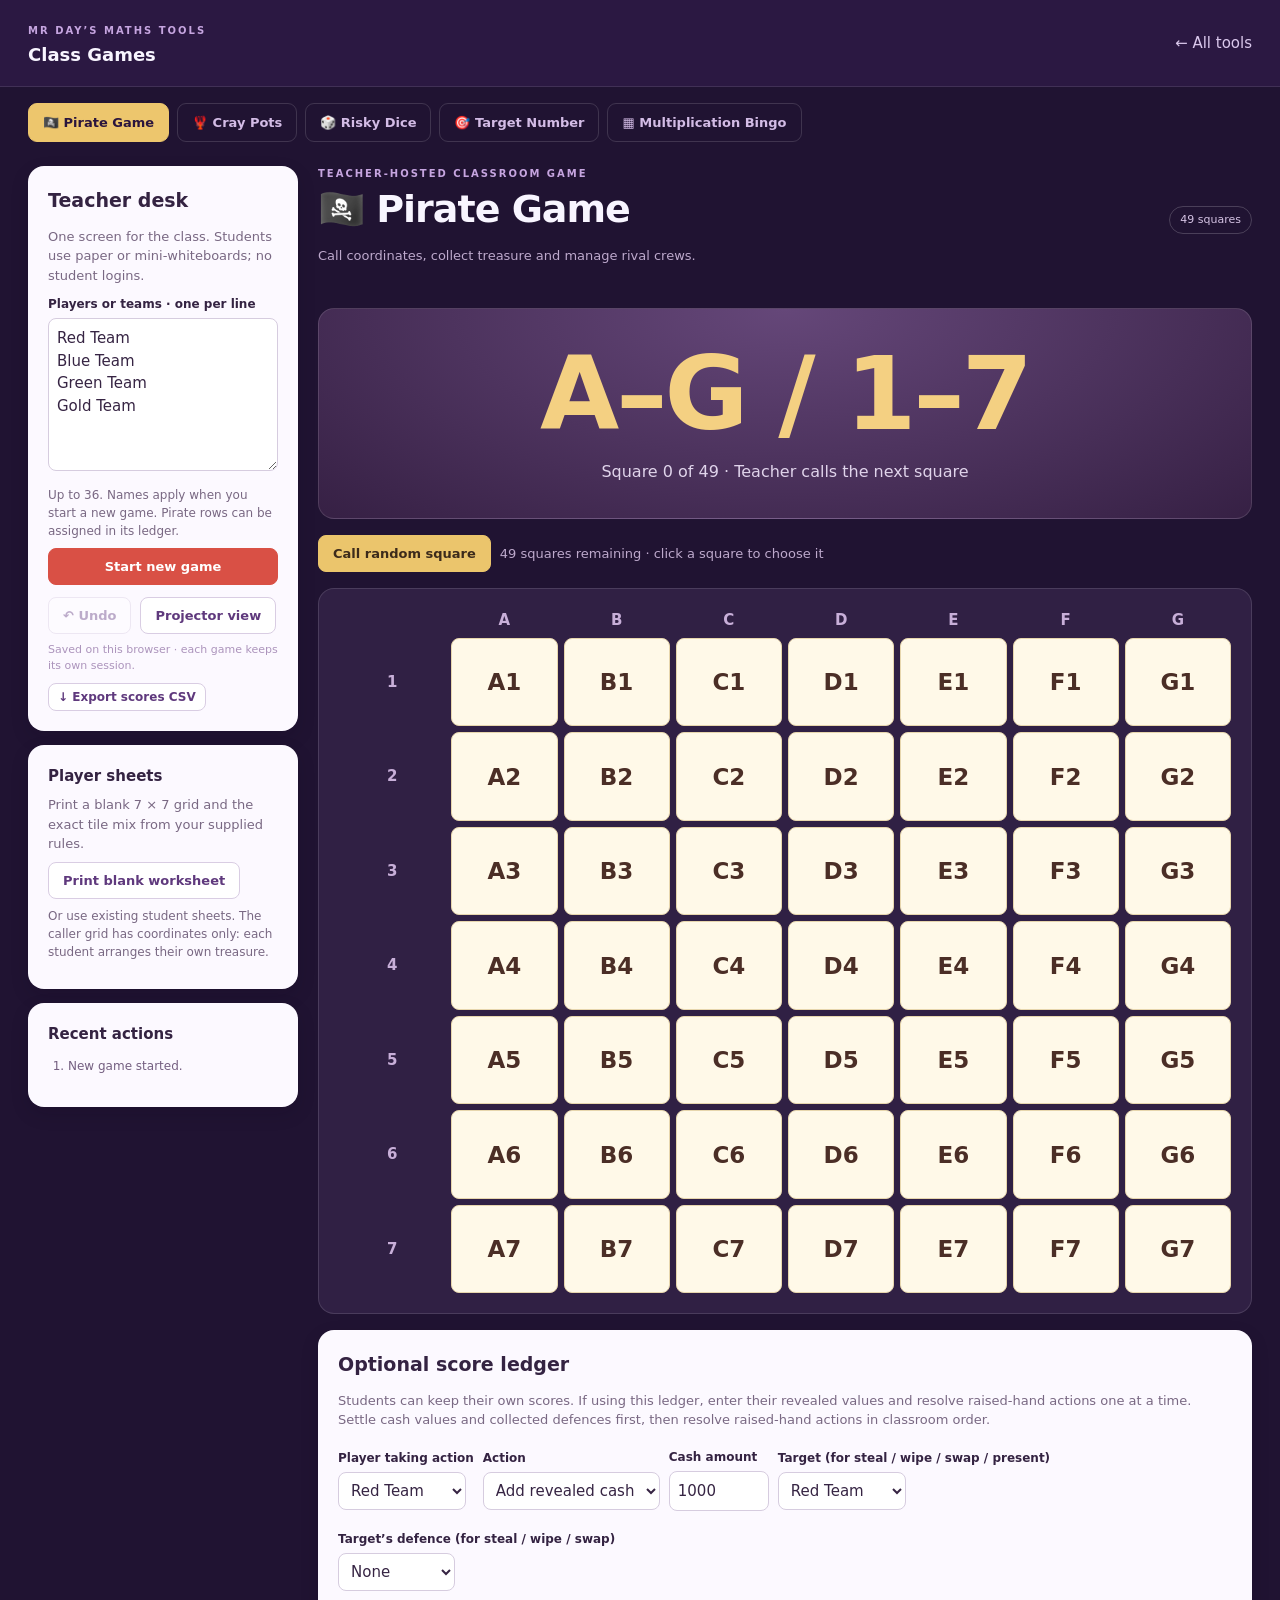
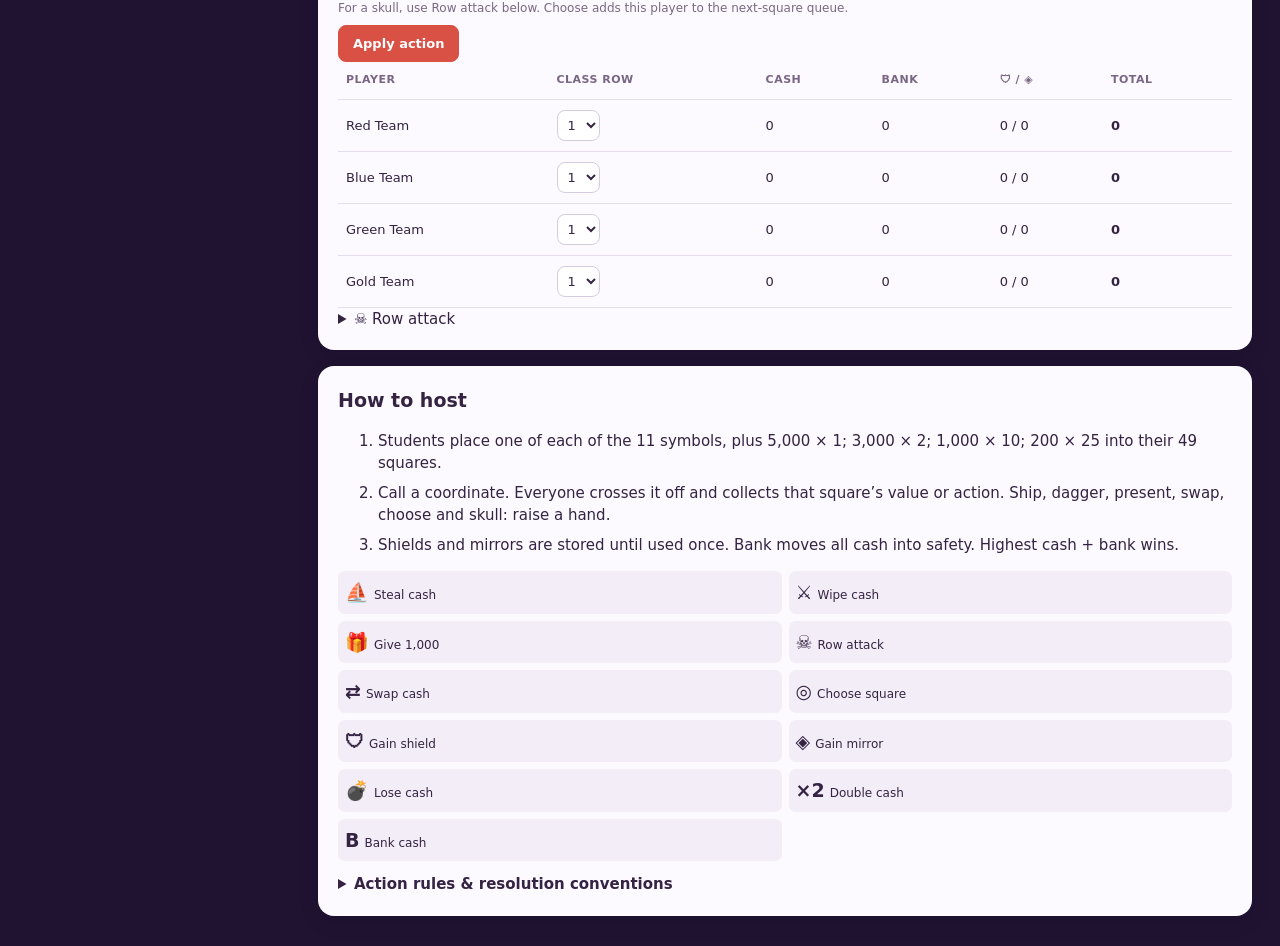
==== docs/class-games/index.html @ 5c9c2291 "Add five teacher-hosted classroom games with printable sheets" ====
<!doctype html><html lang="en"><head><meta charset="utf-8"><meta name="viewport" content="width=device-width,initial-scale=1"><title>Class Games · Mr Day’s Maths Tools</title><meta name="description" content="Teacher-hosted Pirate Game, Cray Pots, Risky Dice, Target Number and Multiplication Bingo."><style>
*{box-sizing:border-box}body{margin:0;color:#f8f5ff;background:#201332;font:15px/1.5 system-ui,sans-serif}header{padding:18px 28px;background:#2b1842;border-bottom:1px solid #ffffff1b;display:flex;justify-content:space-between;align-items:center;gap:12px}header a{color:#dac8ec;text-decoration:none}header b{display:block;font-size:18px}.eyebrow{font-size:10px;letter-spacing:2px;font-weight:800;color:#c6a5e0}nav{display:flex;gap:8px;padding:16px 28px;flex-wrap:wrap}nav a{color:#d3bce6;border:1px solid #ffffff24;border-radius:9px;text-decoration:none;padding:9px 14px;font-size:13px;font-weight:650}nav a.active{color:#2a153d;background:#edc66d;border-color:#edc66d}main{max-width:1500px;margin:auto;padding:8px 28px 30px;display:grid;grid-template-columns:270px minmax(0,1fr);gap:20px}aside{display:flex;flex-direction:column;gap:14px}.panel{background:#fcf9ff;color:#342342;border-radius:16px;padding:20px;box-shadow:0 7px 18px #11091e25}.darkpanel{background:#302044;border:1px solid #ffffff20;border-radius:16px;padding:20px}h1{font-size:38px;letter-spacing:-1px;margin:0}h2{font-size:19px;margin:0 0 12px}h3{font-size:15px;margin:0 0 8px}p{margin:8px 0}.muted{color:#bda9cc;font-size:13px}.panel .muted{color:#796883}.tiny{font-size:12px}label{display:block;font-size:12px;font-weight:700;margin:10px 0 5px}input,select,textarea{font:inherit;border-radius:8px;border:1px solid #d6ccdf;padding:8px;background:#fff;color:#362443;max-width:100%}input[type=number]{width:100px}textarea{width:100%;resize:vertical;min-height:100px}select{max-width:100%}button{font:700 13px system-ui;padding:10px 14px;border:1px solid #d9cde3;border-radius:8px;cursor:pointer;color:#5f397d;background:#fff}button:hover{background:#f2eaf8}button.primary{background:#d95045;border-color:#d95045;color:#fff}button.gold{background:#ebc56c;border-color:#ebc56c;color:#3c2b1b}button:disabled{opacity:.4;cursor:default}button.small{padding:6px 9px;font-size:12px}button:focus-visible,input:focus-visible,select:focus-visible,a:focus-visible,summary:focus-visible{outline:3px solid #35b8cd;outline-offset:3px}.row{display:flex;gap:9px;align-items:center;flex-wrap:wrap}.stack{display:flex;flex-direction:column;gap:16px}.heading{display:flex;align-items:center;justify-content:space-between;gap:14px;margin-bottom:18px}.chip{font-size:11px;border:1px solid #ffffff30;border-radius:20px;padding:5px 10px;color:#d6c4e5}.hero{border-radius:16px;padding:26px;min-height:185px;text-align:center;background:radial-gradient(ellipse at top,#654779,#362044);border:1px solid #ffffff20;position:relative;overflow:hidden}.hero.ocean{background:linear-gradient(160deg,#2f8f9f,#17385e)}.hero .big{font-size:clamp(62px,8vw,110px);font-weight:850;line-height:1.15;letter-spacing:-3px;color:#f4d082}.hero .subtitle{color:#e0d4eb;font-size:16px}.hero .dice{font-size:100px}.grid{display:grid;grid-template-columns:repeat(8,1fr);gap:6px}.grid button{min-width:0;aspect-ratio:1.2;font-size:clamp(15px,2vw,23px);padding:5px;background:#fff9e8;color:#4b2e26;border-color:#e7d6ad}.grid button.called{background:#6e597b;color:#d8c9e2;border-color:#8e78a0}.grid button.last{background:#edbe5d;color:#33203c;opacity:1;outline:3px solid #fff}.axis{text-align:center;font-weight:800;align-self:center;color:#c8afd9}.split{display:grid;grid-template-columns:1fr 1fr;gap:16px}.scroll{overflow:auto}table{border-collapse:collapse;width:100%;font-size:13px}th{text-align:left;color:#786684;font-size:11px;text-transform:uppercase;letter-spacing:.5px}td,th{padding:10px 8px;border-bottom:1px solid #e7deed}td input{width:68px!important;padding:6px}td select{padding:6px}.leader{display:grid;grid-template-columns:repeat(auto-fit,minmax(150px,1fr));gap:10px}.team{border:1px solid #e4d9ed;border-radius:10px;padding:12px;background:#f7f1fc}.team b{display:block;font-size:26px;color:#61427c}.team.bank{background:#e5f4e9}.team.out{opacity:.6}.rules li{margin:7px 0}.rules table{font-size:12px}.rules summary{cursor:pointer;font-weight:700}.rules details{margin-top:12px}.notice{padding:12px;background:#fff0c9;border-radius:9px;color:#6f4d17;font-size:13px}.log{max-height:170px;overflow:auto;font-size:12px;color:#745f81;padding-left:20px}.pool{display:flex;flex-wrap:wrap;gap:7px}.ball{padding:6px 10px;border-radius:7px;background:#eee5f7;color:#6b458a;font-weight:700}.ball.used{background:#5f397d;color:white}.numbers{display:flex;justify-content:center;gap:12px;flex-wrap:wrap;margin:16px 0}.tile{font-size:32px;background:#fff6df;color:#4a3156;border-radius:10px;padding:12px;min-width:65px;font-weight:800}.solution{background:#e8e0f0;color:#47245f;padding:16px;border-radius:10px;font-size:23px}.weather{font-size:54px}.fullwidth{width:100%}.setupgrid{display:grid;grid-template-columns:1fr 1fr;gap:5px}.setupgrid input{width:100%}.danger{color:#af3e38}#message{position:fixed;bottom:20px;left:50%;transform:translateX(-50%);z-index:20;max-width:90vw;background:#fff0cc;color:#4e3426;padding:14px 22px;border:1px solid #dfb865;border-radius:12px;box-shadow:0 8px 30px #0005}#message:empty{display:none}.project aside,.project header,.project nav,.project .teacherOnly{display:none}.project main{grid-template-columns:1fr;max-width:1400px}.project h1{font-size:44px}#printArea{display:none}.saved{font-size:11px;color:#ac94bc}.rulekey{display:grid;grid-template-columns:1fr 1fr;gap:7px;font-size:12px}.rulekey div{background:#f3edf7;border-radius:7px;padding:7px}.rulekey b{font-size:19px;margin-right:5px}#exitProject{display:none}.project #exitProject{display:block;position:fixed;right:15px;top:12px;z-index:12}button.flash{animation:flash .3s ease}@keyframes flash{50%{transform:scale(1.08)}}@media(max-width:1000px){main{grid-template-columns:230px 1fr}.split{grid-template-columns:1fr}h1{font-size:30px}}@media(max-width:720px){main{grid-template-columns:1fr;padding:12px}header,nav{padding:14px}aside{order:2}.heading{align-items:flex-start}h1{font-size:28px}.grid{gap:3px}.grid button{aspect-ratio:1}.hero{padding:18px}}@media(prefers-reduced-motion:reduce){button.flash{animation:none}}@media print{@page{size:A4;margin:12mm}body{background:white;color:#222}body>*{display:none!important}#printArea{display:block!important;font:12px system-ui;color:#222}#printArea table{table-layout:fixed}#printArea td,#printArea th{border:1px solid #777;height:30px;text-align:center;color:#222}#printArea .sheet{break-after:page}#printArea .sheet:last-child{break-after:auto}#printArea h1{font-size:23px}#printArea h2{font-size:18px}#printArea .cardsprint{display:grid;grid-template-columns:1fr 1fr;gap:18px}#printArea .bcard{break-inside:avoid}#printArea .bcard td{height:45px;font-size:18px}}
</style></head><body><header><div><span class="eyebrow">MR DAY’S MATHS TOOLS</span><b>Class Games</b></div><a href="../">← All tools</a></header><nav id="nav"></nav><main><aside><section class="panel"><h2>Teacher desk</h2><p class="muted">One screen for the class. Students use paper or mini-whiteboards; no student logins.</p><label for="names">Players or teams · one per line</label><textarea id="names" rows="6">Red Team
Blue Team
Green Team
Gold Team</textarea><p class="muted tiny">Up to 36. Names apply when you start a new game. Pirate rows can be assigned in its ledger.</p><button id="newGame" class="primary fullwidth">Start new game</button><div class="row" style="margin-top:12px"><button id="undo">↶ Undo</button><button id="project">Projector view</button></div><p id="saveStatus" class="saved"></p><button id="export" class="small">↓ Export scores CSV</button></section><section id="settings" class="panel"></section><section class="panel"><h3>Recent actions</h3><ol id="log" class="log"></ol></section></aside><div class="stack"><div class="heading"><div><div class="eyebrow">TEACHER-HOSTED CLASSROOM GAME</div><h1 id="title"></h1><p id="description" class="muted"></p></div><span class="chip" id="badge"></span></div><div id="stage" class="stack"></div><section id="rules" class="panel rules"></section></div></main><button id="exitProject">Exit projector view</button><div id="message" role="status" aria-live="polite"></div><div id="printArea"></div><script>(function(root){'use strict';
const clone=x=>JSON.parse(JSON.stringify(x));
function shuffle(a,r=Math.random){a=[...a];for(let i=a.length-1;i>0;i--){const j=Math.floor(r()*(i+1));[a[i],a[j]]=[a[j],a[i]]}return a}
const symbols=[['ship','⛵','Steal cash'],['dagger','⚔','Wipe cash'],['present','🎁','Give 1,000'],['skull','☠','Row attack'],['swap','⇄','Swap cash'],['choose','◎','Choose square'],['shield','🛡','Gain shield'],['mirror','◈','Gain mirror'],['bomb','💣','Lose cash'],['double','×2','Double cash'],['bank','B','Bank cash']];
function pirateTiles(){return [...symbols.map(s=>s[0]),5000,3000,3000,...Array(10).fill(1000),...Array(25).fill(200)]}
function pirateAction(players,kind,actor,target,defence='none',amount=0){const p=clone(players),a=p[actor],b=p[target];if(!a)throw Error('Choose a player.');const attack=['ship','dagger','swap'].includes(kind);if(attack||kind==='present'){if(!b||actor===target)throw Error('Choose a different target.');}let from=a,to=b;if(attack&&defence!=='none'){if(!['shield','mirror'].includes(defence)||!b[defence])throw Error('The target has no '+defence+'.');b[defence]--;if(defence==='shield')return p;[from,to]=[to,from]}
switch(kind){case'cash':if(!Number.isSafeInteger(amount)||amount<0)throw Error('Enter a whole-number amount of 0 or more.');a.cash+=amount;break;case'bank':a.bank+=a.cash;a.cash=0;break;case'bomb':a.cash=0;break;case'double':a.cash*=2;break;case'shield':case'mirror':a[kind]++;break;case'present':b.cash+=1000;break;case'ship':from.cash+=to.cash;to.cash=0;break;case'dagger':to.cash=0;break;case'swap':[from.cash,to.cash]=[to.cash,from.cash];break;default:throw Error('Choose a supported action.')}if(p.some(x=>!Number.isSafeInteger(x.cash)||!Number.isSafeInteger(x.bank)))throw Error('Score is too large.');return p}
function rowAttack(players,row,defences){let p=clone(players);if(!p.some(x=>x.row===row))throw Error('No players in that row.');if(defences.length!==0&&defences.length!==2)throw Error('Use exactly two defences, or none.');for(const d of defences){let a=p[d.player];if(!a||a.row!==row||!['shield','mirror'].includes(d.kind)||a[d.kind]<1)throw Error('Both defences must be held by players in the attacked row.');a[d.kind]--}if(!defences.length)p.forEach(x=>{if(x.row===row)x.cash=0});return p}
const defaults={days:10,cash:50,boats:2,pots:5,boatCost:80,potCost:5,capacity:10,shallowGood:3,shallowBad:5,deepGood:8};
function planFleet(p,plan,c){for(const k of['boats','pots','shallow','deep'])if(!Number.isInteger(plan[k])||plan[k]<0)throw Error('Use whole numbers of 0 or more.');const cost=plan.boats*c.boatCost+plan.pots*c.potCost,boats=p.boats+plan.boats,pots=p.pots+plan.pots;if(cost>p.cash)throw Error(p.name+': purchases exceed cash.');if(plan.shallow+plan.deep>pots)throw Error(p.name+': more pots placed than owned.');if(plan.shallow+plan.deep>boats*c.capacity)throw Error(p.name+': boat capacity exceeded.');return {...p,cash:p.cash-cost,boats,pots,shallow:plan.shallow,deep:plan.deep,cost}}
function fish(p,weather,c){const income=p.shallow*(weather==='calm'?c.shallowGood:c.shallowBad)+(weather==='calm'?p.deep*c.deepGood:0),lost=weather==='storm'?p.deep:0;return {...p,cash:p.cash+income,pots:p.pots-lost,income,lost}}
function weather(d,previous){return d<=3?'calm':d===4?previous:'storm'}
function diceTurn(p,roll,total){return roll===1?{...p,round:0,active:false}: {...p,round:total+roll}}
const products=[...new Set(Array.from({length:12},(_,a)=>Array.from({length:12},(_,b)=>(a+1)*(b+1))).flat())].sort((a,b)=>a-b);
function fact(n,r=Math.random){const f=[];for(let a=1;a<=12;a++)if(n%a===0&&n/a<=12)f.push([a,n/a]);return f[Math.floor(r()*f.length)]}
function targetPuzzle(level,r=Math.random){for(let trial=0;trial<200;trial++){const big=shuffle([25,50,75,100],r),nums=level==='easy'?Array.from({length:6},()=>1+Math.floor(r()*10)):[big[0],big[1],...Array.from({length:4},()=>1+Math.floor(r()*10))];const idx=shuffle([0,1,2,3,4,5],r).slice(0,level==='easy'?3:4);let value=nums[idx[0]],expr=String(value);for(const i of idx.slice(1)){const n=nums[i],op=Math.floor(r()*3);if(op===0){value+=n;expr='('+expr+' + '+n+')'}else if(op===1){value*=n;expr='('+expr+' × '+n+')'}else if(value>n){value-=n;expr='('+expr+' − '+n+')'}else{value+=n;expr='('+expr+' + '+n+')'}}if(value>=(level==='easy'?20:100)&&value<=(level==='easy'?100:999))return {nums,target:value,solution:expr+' = '+value}}
return{nums:[25,50,2,3,4,6],target:250,solution:'50 × (3 + 2) = 250'}}
const api={clone,shuffle,symbols,pirateTiles,pirateAction,rowAttack,defaults,planFleet,fish,weather,diceTurn,products,fact,targetPuzzle};if(typeof module!=='undefined')module.exports=api;else root.Games=api;
})(typeof window==='undefined'?globalThis:window);
</script><script>'use strict';
const G=Games,$=id=>document.getElementById(id),esc=s=>String(s).replace(/[&<>"']/g,c=>({'&':'&amp;','<':'&lt;','>':'&gt;','"':'&quot;',"'":'&#39;'}[c])),fmt=n=>Number(n).toLocaleString('en-AU'),rand=n=>Math.floor(Math.random()*n),KEY='mrday-class-games-v1';
const games={pirate:['🏴‍☠️','Pirate Game','Call coordinates, collect treasure and manage rival crews.','49 squares'],cray:['🦞','Cray Pots','Plan your fleet. Choose your waters. Face the same weather together.','10-day season'],risk:['🎲','Risky Dice','Bank your round score, or stay in for one more roll.','5 rounds'],target:['🎯','Target Number','Six numbers. One target. Find a route using arithmetic.','Mini-whiteboards'],bingo:['▦','Multiplication Bingo','Solve the fact, mark the product and claim a line.','Tables 1–12']};
let data={names:'Red Team\nBlue Team\nGreen Team\nGold Team',games:{}},histories={},mode=games[location.hash.slice(1)]?location.hash.slice(1):'pirate',timer=null,deadline=0;
try{const saved=JSON.parse(localStorage.getItem(KEY));if(saved&&saved.games&&typeof saved.names==='string')data=saved}catch(e){}
$('names').value=data.names;
function msg(t){$('message').textContent=t;setTimeout(()=>{$('message').textContent=''},5500)}
function save(){data.names=$('names').value;try{localStorage.setItem(KEY,JSON.stringify(data));$('saveStatus').textContent='Saved on this browser · each game keeps its own session.'}catch(e){$('saveStatus').textContent='Browser storage unavailable. Keep this tab open.'}}
function state(){return data.games[mode]}
function checkpoint(){(histories[mode]??=[]).push(G.clone(state()));if(histories[mode].length>60)histories[mode].shift()}
function note(t){state().log.unshift(t);state().log=state().log.slice(0,60)}
function change(fn){const before=G.clone(state());try{fn();(histories[mode]??=[]).push(before);if(histories[mode].length>60)histories[mode].shift();save();render()}catch(e){data.games[mode]=before;render();msg(e.message)}}
function names(){const arr=$('names').value.split('\n').map(s=>s.trim().slice(0,40)).filter(Boolean).slice(0,36);if(!arr.length)throw Error('Enter at least one player or team.');if(new Set(arr).size!==arr.length)throw Error('Use different names for each player or team.');return arr}
function basePlayers(){return names().map((name,i)=>({name,cash:0,bank:0,shield:0,mirror:0,row:Math.floor(i/6)+1,score:0,round:0,active:true}))}
function create(){const p=basePlayers(),base={p,log:['New game started.']};if(mode==='pirate')return {...base,called:[],queue:[]};if(mode==='cray'){const c={...G.defaults};for(const key of Object.keys(c)){const el=$('cfg_'+key);if(el){const n=+el.value;if(!Number.isInteger(n)||n<0||n>10000||(key==='days'&&(n<1||n>30))||(['boatCost','potCost','capacity'].includes(key)&&n<1))throw Error('Use valid whole-number settings (1–30 days; costs and capacity at least 1).');c[key]=n}}return {...base,c,day:1,phase:'plan',weather:'calm',die:null,p:p.map(x=>({...x,cash:c.cash,boats:c.boats,pots:c.pots,shallow:0,deep:0,income:0,lost:0})),records:[]}}if(mode==='risk')return {...base,round:1,limit:Math.max(1,Math.min(20,+($('riskRounds')?.value||5))),pot:0,die:null,ended:false};if(mode==='target')return {...base,puzzle:null,round:0,revealed:false,seconds:60,level:$('difficulty')?.value||'standard',awarded:[]};return {...base,called:[],current:null,revealed:false,cards:[]}}
function options(players,key='name'){return players.map((p,i)=>`<option value="${i}">${esc(p[key])}</option>`).join('')}
function btn(id,text,cls='',disabled=false){return `<button id="${id}" class="${cls}" ${disabled?'disabled':''}>${text}</button>`}
function hero(big,sub,cls=''){return `<section class="hero ${cls}"><div class="big">${big}</div><p class="subtitle">${sub}</p></section>`}
function scorecards(p,key='score'){return `<div class="leader">${[...p].sort((a,b)=>b[key]-a[key]).map(x=>`<div class="team"><span>${esc(x.name)}</span><b>${fmt(x[key])}</b></div>`).join('')}</div>`}
function hook(id,fn){$(id)?.addEventListener('click',fn)}
function render(){const s=state();$('title').textContent=games[mode][0]+' '+games[mode][1];document.title=games[mode][1]+' · Mr Day’s Maths Tools';$('description').textContent=games[mode][2];$('badge').textContent=mode==='cray'?s.c.days+'-day season':mode==='risk'?s.limit+' rounds':games[mode][3];$('nav').innerHTML=Object.entries(games).map(([k,v])=>`<a href="#${k}" class="${k===mode?'active':''}">${v[0]} ${v[1]}</a>`).join('');$('undo').disabled=!(histories[mode]?.length);$('log').innerHTML=s.log.map(x=>'<li>'+esc(x)+'</li>').join('');({pirate:renderPirate,cray:renderCray,risk:renderRisk,target:renderTarget,bingo:renderBingo}[mode])();save()}
function renderPirate(){const s=state(),last=s.called.at(-1),total=s.p.map(p=>({...p,total:p.cash+p.bank}));let grid='<span></span>'+[...'ABCDEFG'].map(c=>'<span class="axis">'+c+'</span>').join('');for(let r=1;r<=7;r++){grid+='<span class="axis">'+r+'</span>';for(const c of 'ABCDEFG'){let v=c+r;grid+=`<button data-cell="${v}" aria-label="Call ${v}" ${s.called.includes(v)?'disabled':''} class="${s.called.includes(v)?'called':''} ${last===v?'last':''}">${v}</button>`}}
$('stage').innerHTML=hero(last||'A–G / 1–7',s.called.length===49?'All squares called · compare cash + bank':`Square ${s.called.length} of 49 · ${s.queue.length?'Next choice: '+esc(s.queue[0]):'Teacher calls the next square'}`)+`<div class="row">${btn('randomCell','Call random square','gold',s.called.length===49||s.queue.length>0)}<span class="muted">${49-s.called.length} squares remaining · click a square to choose it</span></div><section class="darkpanel"><div class="grid">${grid}</div></section><section class="panel teacherOnly"><h2>Optional score ledger</h2><p class="muted">Students can keep their own scores. If using this ledger, enter their revealed values and resolve raised-hand actions one at a time. Settle cash values and collected defences first, then resolve raised-hand actions in classroom order.</p><div class="row"><div><label for="actor">Player taking action</label><select id="actor">${options(s.p)}</select></div><div><label for="action">Action</label><select id="action"><option value="cash">Add revealed cash</option>${G.symbols.map(x=>`<option value="${x[0]}">${x[1]} ${x[2]}</option>`).join('')}</select></div><div><label for="amount">Cash amount</label><input id="amount" type="number" min="0" step="1" value="1000"></div><div><label for="targetPlayer">Target (for steal / wipe / swap / present)</label><select id="targetPlayer">${options(s.p)}</select></div><div><label for="defence">Target’s defence (for steal / wipe / swap)</label><select id="defence"><option value="none">None</option><option value="shield">Use shield</option><option value="mirror">Use mirror</option></select></div></div><p class="muted tiny">For a skull, use Row attack below. Choose adds this player to the next-square queue.</p>${btn('applyPirate','Apply action','primary')}<div class="scroll"><table><thead><tr><th>Player</th><th>Class row</th><th>Cash</th><th>Bank</th><th>🛡 / ◈</th><th>Total</th></tr></thead><tbody>${s.p.map((p,i)=>`<tr><td>${esc(p.name)}</td><td><select aria-label="Class row for ${esc(p.name)}" data-row="${i}">${Array.from({length:6},(_,n)=>`<option ${p.row===n+1?'selected':''}>${n+1}</option>`).join('')}</select></td><td>${fmt(p.cash)}</td><td>${fmt(p.bank)}</td><td>${p.shield} / ${p.mirror}</td><td><b>${fmt(p.cash+p.bank)}</b></td></tr>`).join('')}</tbody></table></div><details><summary>☠ Row attack</summary><p class="muted">Use after a player reveals their skull. Banked points stay safe. Two shields/mirrors from the attacked row block the attack; mirrors are spent as row defences, not reflected.</p><div class="row"><div><label for="attackRow">Attacked classroom row</label><select id="attackRow">${Array.from({length:6},(_,i)=>`<option>${i+1}</option>`).join('')}</select></div>${[1,2].map(n=>`<div><label for="rowDef${n}">Defence ${n}</label><select id="rowDef${n}"><option value="">None</option>${s.p.flatMap((p,i)=>['shield','mirror'].filter(k=>p[k]>0).map(k=>`<option value="${i}:${k}">${esc(p.name)} · ${k} (${p[k]})</option>`)).join('')}</select></div>`).join('')}${btn('rowAttack','Resolve row attack')}</div></details></section>${s.called.length===49?`<section class="panel"><h2>Final totals</h2>${scorecards(total,'total')}</section>`:''}`;
$('settings').innerHTML='<h3>Player sheets</h3><p class="muted">Print a blank 7 × 7 grid and the exact tile mix from your supplied rules.</p>'+btn('printPirate','Print blank worksheet')+'<p class="muted tiny">Or use existing student sheets. The caller grid has coordinates only: each student arranges their own treasure.</p>';
$('rules').innerHTML=`<h2>How to host</h2><ol><li>Students place one of each of the 11 symbols, plus 5,000 × 1; 3,000 × 2; 1,000 × 10; 200 × 25 into their 49 squares.</li><li>Call a coordinate. Everyone crosses it off and collects that square’s value or action. Ship, dagger, present, swap, choose and skull: raise a hand.</li><li>Shields and mirrors are stored until used once. Bank moves all cash into safety. Highest cash + bank wins.</li></ol><div class="rulekey">${G.symbols.map(x=>`<div><b>${x[1]}</b>${x[2]}</div>`).join('')}</div><details><summary>Action rules &amp; resolution conventions</summary><p>Ship transfers the target’s unbanked cash to the attacker. Dagger wipes the target’s cash. Present creates 1,000 for the chosen player. Swap exchanges unbanked cash. Bomb wipes your own cash; ×2 doubles only cash. Shield cancels one attack. Mirror reverses a steal or wipe; reflecting a swap still swaps the same two players. Banked points are never stolen, swapped, doubled or wiped.</p><p>Based on the uploaded Pirate Game rules. House conventions for ambiguous cases: no self-targeting; no chained reflections; personal defences apply to ship, dagger and swap, not your own bomb; a row attack needs exactly two held defences from that row, in any combination. Choose requests are queued in the order the teacher enters them. The next manually chosen coordinate consumes the first request.</p></details>`;
function call(v){change(()=>{if(s.called.includes(v))throw Error('That square has already been called.');s.called.push(v);const who=s.queue.shift();note((who?who+' chose ':'Called ')+v)})}
$('stage').querySelectorAll('[data-cell]').forEach(b=>b.onclick=()=>call(b.dataset.cell));hook('randomCell',()=>{const cells=Array.from({length:49},(_,i)=>'ABCDEFG'[i%7]+(Math.floor(i/7)+1)).filter(x=>!s.called.includes(x));if(cells.length)call(cells[rand(cells.length)])});
hook('applyPirate',()=>{const a=+$('actor').value,b=+$('targetPlayer').value,k=$('action').value,d=$('defence').value,n=+$('amount').value;if(k==='skull'){msg('Open Row attack below to choose the row and its defences.');return}change(()=>{if(k==='choose'){s.queue.push(s.p[a].name);note(s.p[a].name+' will choose a square.')}else{s.p=G.pirateAction(s.p,k,a,b,d,n);note(s.p[a].name+' · '+(k==='cash'?'+'+fmt(n):k)+(['ship','dagger','swap','present'].includes(k)?' → '+s.p[b].name:'')+(d!=='none'&&['ship','dagger','swap'].includes(k)?' ('+d+')':''))}})});
$('stage').querySelectorAll('[data-row]').forEach(el=>el.onchange=()=>{const row=+el.value,i=+el.dataset.row;change(()=>{s.p[i].row=row;note(s.p[i].name+' assigned to row '+row)})});
hook('rowAttack',()=>{const row=+$('attackRow').value,ds=[1,2].map(n=>$('rowDef'+n).value).filter(Boolean).map(x=>{let[a,k]=x.split(':');return{player:+a,kind:k}});change(()=>{s.p=G.rowAttack(s.p,row,ds);note('Row '+row+' attack '+(ds.length?'blocked with two defences.':'wiped cash; bank safe.'))})});hook('printPirate',printPirate)}
function renderCray(){const s=state(),c=s.c,finished=s.phase==='done',locked=s.phase==='locked',results=s.phase==='results',planning=s.phase==='plan';$('stage').innerHTML=hero(s.die?['','⚀','⚁','⚂','⚃','⚄','⚅'][s.die]:'🦞',finished?'Season complete · cash + fleet value':`Day ${s.day} of ${c.days} · ${locked?'Plans locked · ready to roll':results?(s.weather==='calm'?'☀ Calm seas':'⛈ Storm · deep pots lost'):'Buy and place pots before the weather'}`,'ocean')+`<section class="panel"><div class="row"><span class="ball">Calm: shallow $${c.shallowGood}, deep $${c.deepGood} / pot</span><span class="ball">Storm: shallow $${c.shallowBad}, deep pots lost</span></div><p class="muted">1–3 calm · 4 repeats previous weather · 5–6 storm. Previous weather: <b>${s.weather}</b>. One roll applies to everyone.</p><div class="row">${btn('lockPlans','Lock all plans','primary',!planning)}${btn('rollWeather','🎲 Roll weather','gold',!locked)}${btn('nextDay',s.day===c.days?'Finish season':'Next day','',!results)}</div></section><section class="panel"><h2>${finished?'Final fleet values':planning?'Fleet plans':locked?'Locked fleet plans':'Day '+s.day+' results'}</h2><p class="muted">${planning?'Purchases are paid from today’s opening cash. Pots not placed stay safely ashore. New purchases can be used today.':'Pots can only be bought or moved during the planning phase.'}</p><div class="scroll"><table><thead><tr><th>Team</th><th>Cash</th><th>Boats</th><th>Pots</th>${planning?'<th>Buy boats</th><th>Buy pots</th><th>Shallow</th><th>Deep</th>':'<th>Shallow</th><th>Deep</th><th>Income</th><th>Lost</th>'}<th>Net worth</th></tr></thead><tbody>${s.p.map((p,i)=>`<tr><td>${esc(p.name)}</td><td>$${fmt(p.cash)}</td><td>${p.boats}</td><td>${p.pots}</td>${planning?['boats','pots','shallow','deep'].map(k=>`<td><input aria-label="${k==='boats'?'Buy boats':k==='pots'?'Buy pots':k==='shallow'?'Shallow pots':'Deep pots'} for ${esc(p.name)}" id="plan_${i}_${k}" type="number" min="0" max="10000" step="1" value="${k==='shallow'?p.pots:0}"></td>`).join(''):`<td>${p.shallow}</td><td>${p.deep}</td><td>$${fmt(p.income)}</td><td>${p.lost}</td>`}<td><b>$${fmt(p.cash+p.boats*c.boatCost+p.pots*c.potCost)}</b></td></tr>`).join('')}</tbody></table></div>${finished?'<h3 style="margin-top:20px">Final standings</h3>'+scorecards(s.p.map(p=>({...p,worth:p.cash+p.boats*c.boatCost+p.pots*c.potCost})),'worth'):''}</section><section class="panel"><h2>Season record</h2><div class="scroll"><table><thead><tr><th>Day</th><th>Die</th><th>Weather</th><th>Class income</th><th>Pots lost</th></tr></thead><tbody>${s.records.map(r=>`<tr><td>${r.day}</td><td>${r.die}</td><td>${r.weather}</td><td>$${fmt(r.income)}</td><td>${r.lost}</td></tr>`).join('')||'<tr><td colspan="5">No fishing days completed yet.</td></tr>'}</tbody></table></div></section>`;
const labels={days:'Days',cash:'Starting cash',boats:'Starting boats',pots:'Starting pots',boatCost:'Boat price / final value',potCost:'Pot price / final value',capacity:'Pots per boat',shallowGood:'Calm: shallow income',shallowBad:'Storm: shallow income',deepGood:'Calm: deep income'};$('settings').innerHTML='<h3>House rules</h3><p class="muted">Edit before starting a new game. Current season settings are fixed.</p><div class="setupgrid">'+Object.entries(labels).map(([k,l])=>`<div><label for="cfg_${k}">${l}</label><input id="cfg_${k}" type="number" min="${['days','boatCost','potCost','capacity'].includes(k)?1:0}" max="${k==='days'?30:10000}" value="${c[k]}"></div>`).join('')+'</div>'+btn('printCray','Print student ledger','small');
$('rules').innerHTML=`<h2>How to host Cray Pots</h2><ol><li>Start with $${c.cash}, ${c.boats} boats and ${c.pots} pots per team. Choose how many boats and pots to buy, then split deployed pots between shallow and deep water. Maximum ${c.capacity} deployed pots per boat.</li><li>Lock every team’s plan before rolling the shared weather die. On the first day, a 4 uses calm weather.</li><li>In calm weather, each shallow pot earns $${c.shallowGood} and each deep pot earns $${c.deepGood}. In a storm, shallow pots earn $${c.shallowBad}; all deployed deep pots are lost and earn nothing. Boats and stored pots stay safe.</li><li>After ${c.days} days, compare cash + $${c.boatCost} per boat + $${c.potCost} per remaining pot. Ties share the win.</li></ol><p class="muted">Classroom house version of the shallow/deep-water strategy game. No loans, running costs or mid-season sales. Purchases use opening cash; assets count at their purchase price at the end. Weather is rolled only after plans are locked. For a paper-only class, use one demonstration team and print ledgers for students.</p>`;
hook('lockPlans',()=>{const plans=s.p.map((p,i)=>Object.fromEntries(['boats','pots','shallow','deep'].map(k=>[k,Number($('plan_'+i+'_'+k).value)])));change(()=>{s.p=s.p.map((p,i)=>G.planFleet(p,plans[i],c));s.phase='locked';note('Day '+s.day+': all purchases and pot placements locked.')})});hook('rollWeather',()=>change(()=>{s.die=rand(6)+1;s.weather=G.weather(s.die,s.weather);s.p=s.p.map(p=>G.fish(p,s.weather,c));s.records.push({day:s.day,die:s.die,weather:s.weather,income:s.p.reduce((n,p)=>n+p.income,0),lost:s.p.reduce((n,p)=>n+p.lost,0),teams:G.clone(s.p)});s.phase='results';note('Day '+s.day+': rolled '+s.die+' · '+s.weather+'.')}));hook('nextDay',()=>change(()=>{if(s.day===c.days){s.phase='done';note('Season complete.')}else{s.day++;s.phase='plan';s.die=null;note('Day '+s.day+': planning open.')}}));hook('printCray',printCray)}
function renderRisk(){const s=state(),active=s.p.filter(p=>p.active),finished=s.ended;const roundOver=!active.length;$('stage').innerHTML=hero(s.die?['','⚀','⚁','⚂','⚃','⚄','⚅'][s.die]:'🎲',finished?'Game complete':`Round ${s.round} / ${s.limit} · ${roundOver?'round over':active.length+' still rolling'}`)+`<section class="panel"><div class="heading"><div><h2>Unbanked round score</h2><div style="font-size:48px;font-weight:800;color:#76509b">${s.pot}</div></div><div class="row">${btn('riskRoll','Roll for everyone still in','primary',finished||roundOver)}${btn('riskNext',s.round===s.limit?'Finish game':'Next round','gold',finished||!roundOver)}</div></div><p class="muted">Before each roll, ask who wants to bank. Click their Bank button first. A 1 wipes only this round’s unbanked points for teams still in.</p><div class="leader">${s.p.map((p,i)=>`<div class="team ${p.active?'':'bank'}"><h3>${esc(p.name)}</h3><b>${fmt(p.score)}</b><span class="muted">${finished?'Final total':p.active?'At risk: '+s.pot:'Finished this round'}</span><p>${btn('bank_'+i,'Bank '+s.pot,'small',!p.active||finished||s.pot===0)}</p></div>`).join('')}</div>${finished?'<h3 style="margin-top:20px">Final standings</h3>'+scorecards(s.p):''}</section>`;
$('settings').innerHTML='<h3>Game length</h3><label for="riskRounds">Rounds · applies to a new game</label><input id="riskRounds" type="number" min="1" max="20" value="'+s.limit+'">';$('rules').innerHTML='<h2>How to host Risky Dice</h2><ol><li>Everyone begins each round with zero unbanked points. Roll one shared six-sided die.</li><li>On 2–6, add the roll to the round score. Each team chooses whether to bank that score and sit out, or stay in.</li><li>On a 1, remaining teams lose the round score. Previously banked totals are safe.</li><li>Start a new round when everyone has banked or a 1 is rolled. Highest total after the final round wins; ties share the win.</li></ol><p class="muted">This is a whole-class bank-or-roll variant. Record decisions before rolling so no one banks after seeing the result.</p>';
s.p.forEach((p,i)=>hook('bank_'+i,()=>change(()=>{p.score+=s.pot;p.active=false;note(p.name+' banked '+s.pot+' in round '+s.round+'.')})));hook('riskRoll',()=>change(()=>{s.die=rand(6)+1;if(s.die===1){s.p.forEach(p=>p.active=false);note('Rolled 1: unbanked round points lost.');s.pot=0}else{s.pot+=s.die;note('Rolled '+s.die+' · round score '+s.pot)}}));hook('riskNext',()=>change(()=>{if(s.round===s.limit){s.ended=true;note('Game complete.')}else{s.round++;s.pot=0;s.die=null;s.p.forEach(p=>p.active=true);note('Round '+s.round+' started.')}}))}
function stopTimer(){clearInterval(timer);timer=null;deadline=0}
function timerText(){const el=$('clock');if(el)el.textContent=state().seconds+'s'}
function renderTarget(){const s=state();$('stage').innerHTML=hero(s.puzzle?s.puzzle.target:'?',s.puzzle?'Target · round '+s.round:'Generate a target to begin')+`<section class="panel"><div class="numbers">${s.puzzle?s.puzzle.nums.map(n=>'<div class="tile">'+n+'</div>').join(''):'<p class="muted">Six number tiles will appear here.</p>'}</div><div class="row">${btn('newTarget','New target','primary')}${btn('startTimer',timer?'Pause timer':'Start / resume timer','',!s.puzzle||s.seconds===0)}${btn('resetTimer','Reset timer','',!s.puzzle)}<b id="clock" style="font-size:30px;margin-left:auto">${s.seconds}s</b>${btn('revealTarget','Reveal one solution','gold',!s.puzzle||s.revealed)}</div><p class="muted">Use each tile at most once. You do not have to use every tile. Allowed: +, −, ×, ÷ and brackets. Intermediate results must be positive whole numbers.</p>${s.revealed?'<div class="solution">'+esc(s.puzzle.solution)+'</div>':''}</section><section class="panel teacherOnly"><h2>Award points</h2><p class="muted">Teacher checks the written calculation: exact target = 10; within 5 = 7; within 10 = 5. Each team can be scored once per target; Undo corrects a mistake.</p><div class="row"><div><label for="targetTeam">Team</label><select id="targetTeam">${options(s.p)}</select></div><div><label for="targetPoints">Checked result</label><select id="targetPoints"><option value="10">Exact · 10 points</option><option value="7">Within 5 · 7 points</option><option value="5">Within 10 · 5 points</option><option value="0">No valid result · 0</option></select></div>${btn('awardTarget','Award points','',!s.puzzle)}</div><p class="muted">Scored this target: ${s.awarded.map(i=>esc(s.p[i].name)).join(', ')||'none'}</p>${scorecards(s.p)}</section>`;
$('settings').innerHTML=`<h3>Challenge settings</h3><label for="difficulty">Next target difficulty</label><select id="difficulty"><option value="easy" ${s.level==='easy'?'selected':''}>Accessible · target 20–100</option><option value="standard" ${s.level==='standard'?'selected':''}>Standard · target 100–999</option></select><label for="duration">Timer length (seconds)</label><input id="duration" type="number" min="10" max="600" value="${s.duration||60}"><p class="muted">Apply with New target or Reset timer. The timer pauses when switching games or leaving this page.</p>`;
$('rules').innerHTML='<h2>How to host Target Number</h2><ol><li>Generate six tiles and a target. Every target has a checked route using some of the tiles.</li><li>Start the timer. Students write a calculation on mini-whiteboards, using each tile at most once.</li><li>When time is up, compare methods, award points and reveal one possible solution.</li></ol><p class="muted">The revealed solution is one valid route, not necessarily the shortest. This is teacher-adjudicated: the app does not parse student expressions. You can use as many rounds as your lesson allows.</p>';
hook('newTarget',()=>{const level=$('difficulty').value,duration=Math.max(10,Math.min(600,+$('duration').value||60));stopTimer();change(()=>{s.level=level;s.duration=duration;s.seconds=duration;s.puzzle=G.targetPuzzle(level);s.round++;s.revealed=false;s.awarded=[];note('Target '+s.puzzle.target+' generated.')})});hook('resetTimer',()=>{const n=Math.max(10,Math.min(600,+$('duration').value||60));stopTimer();change(()=>{s.duration=n;s.seconds=n})});hook('startTimer',()=>{if(timer){stopTimer();save();render();return}deadline=Date.now()+s.seconds*1000;timer=setInterval(()=>{s.seconds=Math.max(0,Math.ceil((deadline-Date.now())/1000));timerText();if(s.seconds===0){stopTimer();note('Time is up.');save();render();msg('Time is up — show your calculations.')}},200);render()});hook('revealTarget',()=>{stopTimer();change(()=>{s.revealed=true;note('Solution revealed.')})});hook('awardTarget',()=>{const i=+$('targetTeam').value,n=+$('targetPoints').value;change(()=>{if(s.awarded.includes(i))throw Error('This team is already scored for this target. Use Undo to correct it.');s.p[i].score+=n;s.awarded.push(i);note(s.p[i].name+' scored '+n+' for target '+s.puzzle.target)})})}
function bingoLines(card,called){const set=new Set(called);return [[0,1,2],[3,4,5],[6,7,8],[0,3,6],[1,4,7],[2,5,8],[0,4,8],[2,4,6]].filter(line=>line.every(i=>set.has(card[i])))}
function renderBingo(){const s=state(),current=s.current;$('stage').innerHTML=hero(current?current.fact.join(' × '):'▦',s.called.length+' of '+G.products.length+' unique products called')+`<section class="panel"><div class="row">${btn('bingoDraw','Draw next fact','primary',s.called.length===G.products.length)}${btn('bingoReveal','Reveal answer','gold',!current||s.revealed)}<span style="font-size:36px;font-weight:800;margin-left:auto">${current&&s.revealed?'= '+current.n:''}</span></div><p class="muted">Each answer is called once. Students mark the product, not the two factors.</p><details><summary>Called products and facts · open to check a claim</summary><div class="pool" style="margin-top:12px">${s.called.map(n=>'<span class="ball used">'+n+'</span>').join('')||'No calls yet.'}</div><p class="muted">Latest fact: ${current?current.fact.join(' × '):'none'}</p></details></section><section class="panel teacherOnly"><h2>Check a printed card</h2><p class="muted">Generated cards have IDs. Enter the ID to check a row, column or diagonal against all calls. For handwritten cards, inspect the student’s marked line against the called products.</p><div class="row"><label for="cardId">Card ID</label><input id="cardId" type="number" min="1" max="36" value="1">${btn('checkBingo','Check card')}<span id="bingoCheck" role="status"></span></div><p class="muted">Stop drawing when a winning claim is accepted, or keep playing for more winners.</p></section>`;
$('settings').innerHTML=`<h3>Student cards</h3><label for="cardCount">Number of cards</label><input id="cardCount" type="number" min="1" max="36" value="${s.cards.length||24}"><p>${btn('makeBingo','Generate & print cards','small',s.called.length>0)}</p>${btn('reprintBingo','Reprint existing cards','small',!s.cards.length)}<p class="muted">3 × 3 cards; row, column or diagonal wins. Generate cards before the first call.</p><details><summary>Use handwritten cards</summary><p class="muted">Students choose nine different products from this pool, then draw a 3 × 3 grid.</p><div class="pool">${G.products.map(n=>'<span class="ball">'+n+'</span>').join('')}</div></details>`;
$('rules').innerHTML='<h2>How to host Multiplication Bingo</h2><ol><li>Print the generated cards, or let students fill a 3 × 3 grid using nine different answers from the product pool.</li><li>Draw a multiplication fact. Students calculate its answer and mark it if it appears on their card.</li><li>A full row, column or diagonal is a winning line. Check the claim against the called products before declaring a winner.</li></ol><p class="muted">Facts use factors from 1 to 12. Products are selected uniformly from the unique product pool, not uniformly from all 144 facts. Cards are generated independently and may share some values.</p>';
hook('bingoDraw',()=>change(()=>{const pool=G.products.filter(n=>!s.called.includes(n));if(!pool.length)throw Error('All products have been called.');const n=pool[rand(pool.length)];s.current={n,fact:G.fact(n)};s.called.push(n);s.revealed=false;note('Call '+s.called.length+' · '+s.current.fact.join(' × '))}));hook('bingoReveal',()=>change(()=>s.revealed=true));hook('makeBingo',()=>{const n=+$('cardCount').value;if(!Number.isInteger(n)||n<1||n>36){msg('Choose 1–36 cards.');return}change(()=>{s.cards=Array.from({length:n},()=>G.shuffle(G.products).slice(0,9));note(n+' student cards generated.')});printBingo()});hook('reprintBingo',printBingo);hook('checkBingo',()=>{const id=+$('cardId').value,card=s.cards[id-1];if(!Number.isInteger(id)||!card){$('bingoCheck').textContent='No generated card with that ID.';return}const lines=bingoLines(card,s.called);$('bingoCheck').textContent=lines.length?'✓ Winning line: '+lines[0].map(i=>card[i]).join(', '):'No complete winning line yet.'})}
function printHTML(html){$('printArea').innerHTML=html;window.print()}
function blankGrid(){return '<table><tr><th></th>'+[...'ABCDEFG'].map(x=>'<th>'+x+'</th>').join('')+'</tr>'+Array.from({length:7},(_,r)=>'<tr><th>'+(r+1)+'</th>'+Array(7).fill('<td style="height:44px"></td>').join('')+'</tr>').join('')+'</table>'}
function printPirate(){printHTML('<div class="sheet"><h1>The Pirate Game</h1><p>Name: ____________________ &nbsp; Class row: ______</p>'+blankGrid()+'<h2>Put these 49 items in your grid</h2><p>5,000 × 1 &nbsp; • &nbsp; 3,000 × 2 &nbsp; • &nbsp; 1,000 × 10 &nbsp; • &nbsp; 200 × 25</p><p>One of each: '+G.symbols.map(x=>esc(x[1])+' '+esc(x[2])).join(' · ')+'</p><p>Raise your hand for: ship, dagger, present, swap, choose and skull. Keep shields and mirrors until used.</p><table><tr><th>Stored shields</th><th>Stored mirrors</th><th>Bank (safe)</th></tr><tr><td style="height:50px"></td><td></td><td></td></tr></table><h2>Running cash total</h2><table>'+Array(5).fill('<tr>'+Array(7).fill('<td></td>').join('')+'</tr>').join('')+'</table><p>Final total = cash + bank. Your bank is safe from all attacks, swaps, bombs and doubling. Row attack: two held defences from your row stop it.</p></div>')}
function printCray(){const c=state().c;printHTML('<div class="sheet"><h1>Cray Pots · season ledger</h1><p>Team: ____________________</p><p>Start: $'+c.cash+', '+c.boats+' boats, '+c.pots+' pots. Boats: $'+c.boatCost+' each. Pots: $'+c.potCost+' each. Capacity: '+c.capacity+' deployed pots per boat.</p><p>Before each roll: buy with opening cash, then choose shallow/deep placement. Stored pots are safe. 1–3 calm; 4 repeat last weather (start calm); 5–6 storm.</p><p>Calm: shallow $'+c.shallowGood+'/pot, deep $'+c.deepGood+'/pot. Storm: shallow $'+c.shallowBad+'/pot; deep pots lost with no income.</p><table><tr>'+['Day','Opening $','Buy boats','Buy pots','Cost $','Shallow','Deep','Weather','Income $','Pots left','Closing $'].map(x=>'<th>'+x+'</th>').join('')+'</tr>'+Array.from({length:c.days},(_,i)=>'<tr><td>'+(i+1)+'</td>'+Array(10).fill('<td></td>').join('')+'</tr>').join('')+'</table><p>Closing cash = opening cash − purchase cost + income.</p><h2>Final value</h2><p>Cash ______ + boats ______ × $'+c.boatCost+' + pots ______ × $'+c.potCost+' = ______</p></div>')}
function printBingo(){const cards=state().cards;let html='';for(let start=0;start<cards.length;start+=6){html+='<div class="sheet"><h1>Multiplication Bingo</h1><p>Mark the answer to each fact. Complete a row, column or diagonal, then call Bingo.</p><div class="cardsprint">'+cards.slice(start,start+6).map((card,j)=>'<div class="bcard"><h2>Card '+(start+j+1)+'</h2><p>Name: __________________</p><table>'+Array.from({length:3},(_,r)=>'<tr>'+card.slice(r*3,r*3+3).map(n=>'<td>'+n+'</td>').join('')+'</tr>').join('')+'</table></div>').join('')+'</div></div>'}printHTML(html)}
function exportCSV(){const s=state(),quote=x=>'"'+String(x).replaceAll('"','""')+'"';let rows;if(mode==='pirate')rows=[['Name','Class row','Cash','Bank','Total','Shields','Mirrors'],...s.p.map(p=>[p.name,p.row,p.cash,p.bank,p.cash+p.bank,p.shield,p.mirror])];else if(mode==='cray')rows=[['Day','Name','Weather','Die','Cash','Boats','Pots','Shallow','Deep','Income','Lost','Net worth'],...s.records.flatMap(r=>r.teams.map(p=>[r.day,p.name,r.weather,r.die,p.cash,p.boats,p.pots,p.shallow,p.deep,p.income,p.lost,p.cash+p.boats*s.c.boatCost+p.pots*s.c.potCost]))];else if(mode==='bingo')rows=[['Call','Product'],...s.called.map((n,i)=>[i+1,n])];else rows=[['Name','Score'],...s.p.map(p=>[p.name,p.score])];const csv=rows.map(r=>r.map(quote).join(',')).join('\n'),url=URL.createObjectURL(new Blob([csv],{type:'text/csv;charset=utf-8'})),a=document.createElement('a');a.href=url;a.download=mode+'-results.csv';a.click();setTimeout(()=>URL.revokeObjectURL(url),1000)}
$('newGame').onclick=()=>{try{const fresh=create();stopTimer();if(state())checkpoint();data.games[mode]=fresh;save();render()}catch(e){msg(e.message)}};
$('undo').onclick=()=>{stopTimer();const h=histories[mode];if(h?.length){data.games[mode]=h.pop();save();render()}};
$('project').onclick=()=>document.body.classList.add('project');$('exitProject').onclick=()=>document.body.classList.remove('project');$('export').onclick=exportCSV;
$('names').onchange=save;
window.addEventListener('hashchange',()=>{stopTimer();save();mode=games[location.hash.slice(1)]?location.hash.slice(1):'pirate';if(!data.games[mode])data.games[mode]=create();render()});
window.addEventListener('pagehide',()=>{stopTimer();save()});
document.addEventListener('visibilitychange',()=>{if(document.hidden&&timer){stopTimer();save();render()}});
if(!data.games[mode])data.games[mode]=create();render();
</script></body></html>
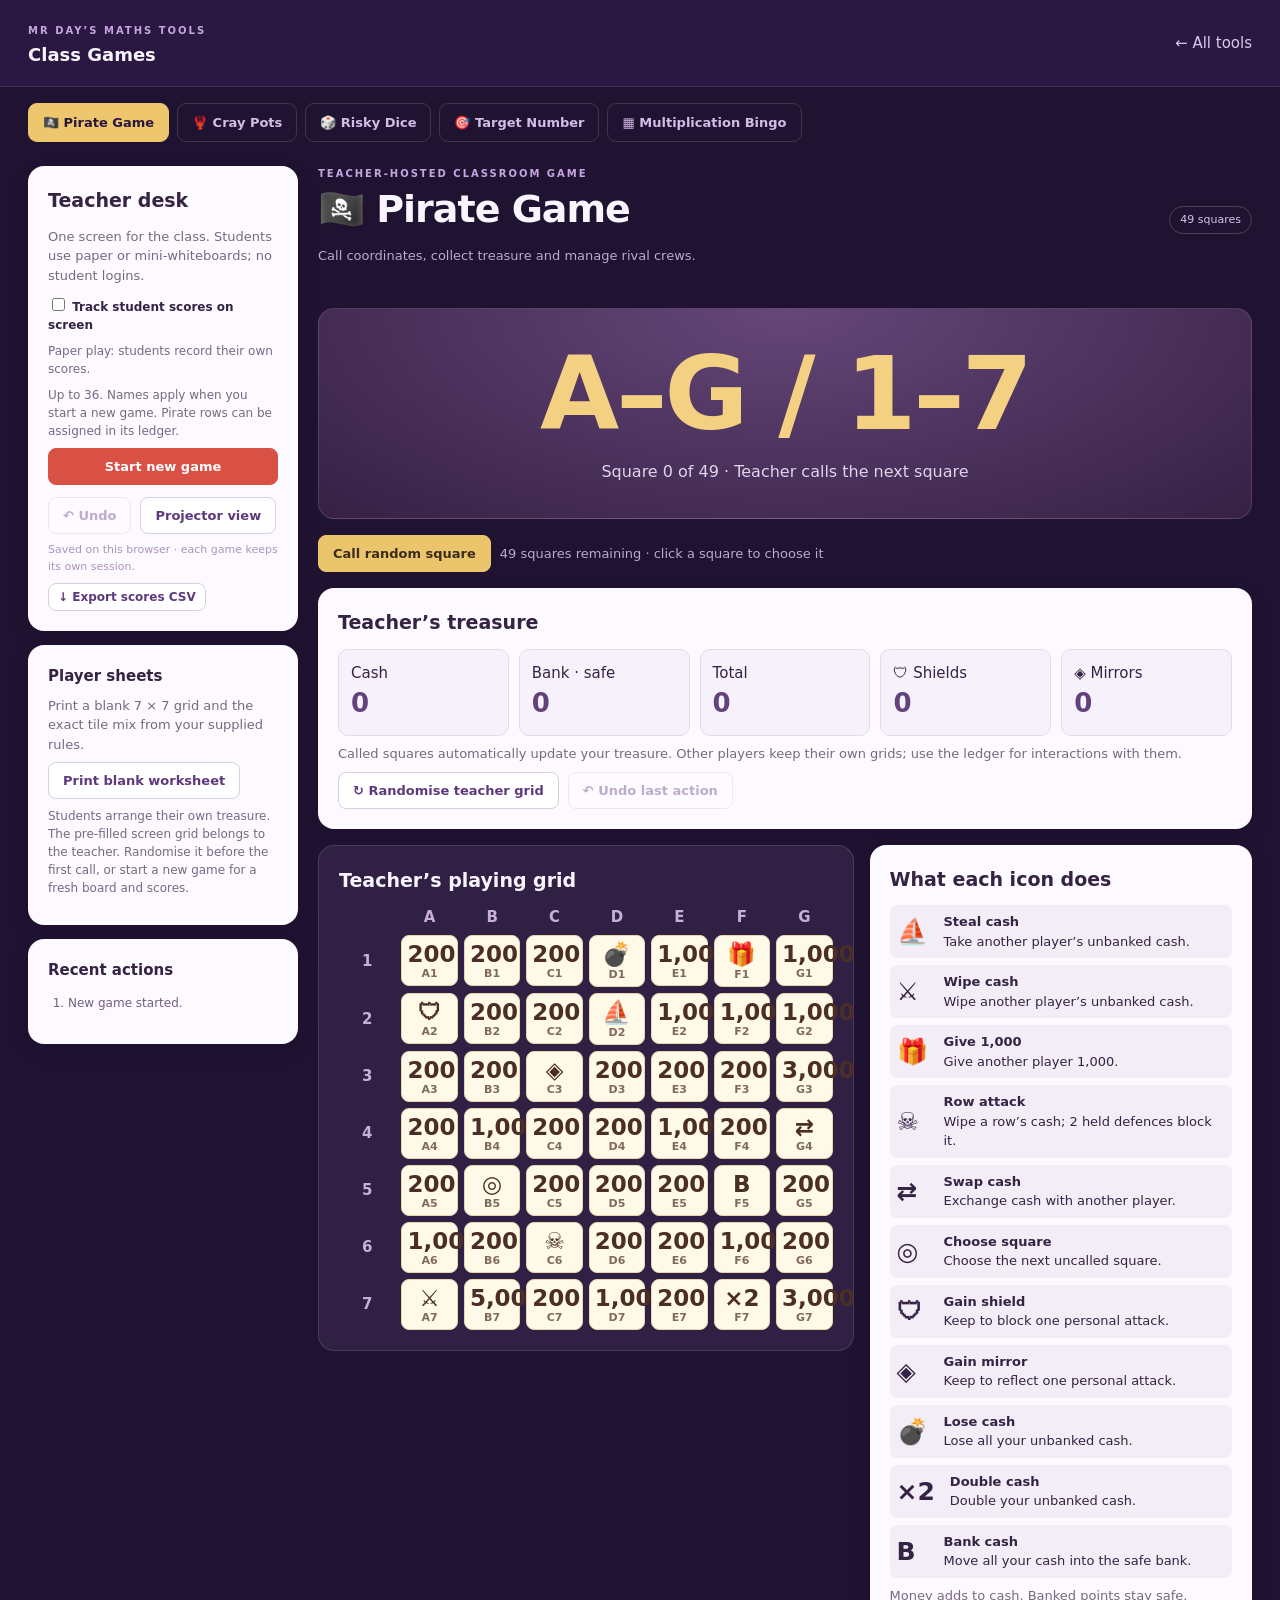
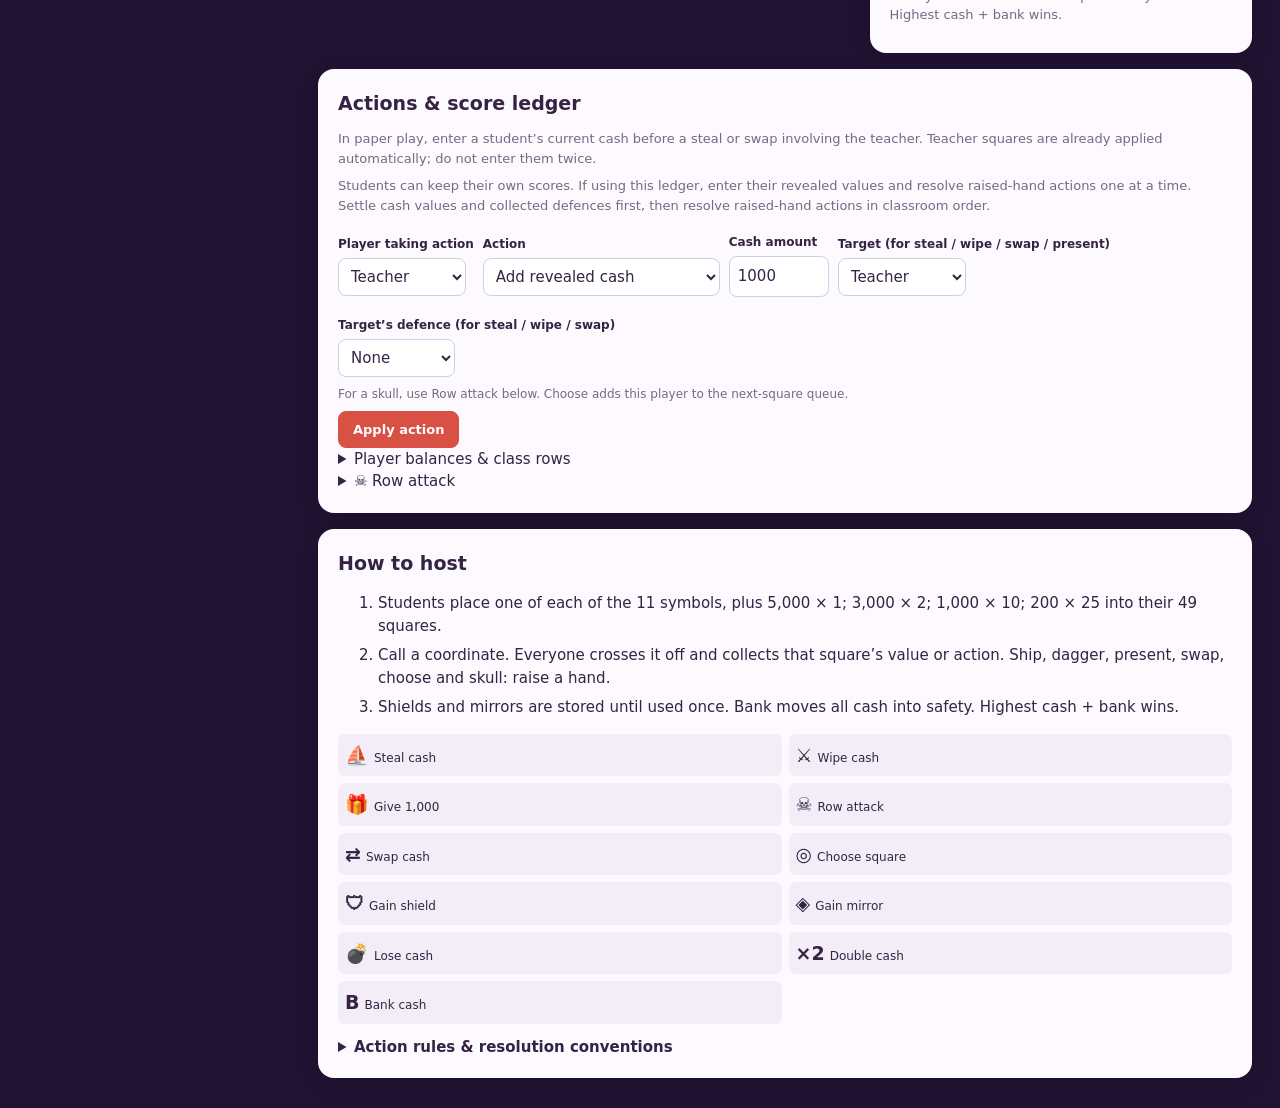
==== commit dc2dcefe: "Add paper-play toggles, teacher pirate board and animated Cray Pots weather" ====
--- a/docs/class-games/index.html
+++ b/docs/class-games/index.html
@@ -1,6 +1,9 @@
 <!doctype html><html lang="en"><head><meta charset="utf-8"><meta name="viewport" content="width=device-width,initial-scale=1"><title>Class Games · Mr Day’s Maths Tools</title><meta name="description" content="Teacher-hosted Pirate Game, Cray Pots, Risky Dice, Target Number and Multiplication Bingo."><style>
 *{box-sizing:border-box}body{margin:0;color:#f8f5ff;background:#201332;font:15px/1.5 system-ui,sans-serif}header{padding:18px 28px;background:#2b1842;border-bottom:1px solid #ffffff1b;display:flex;justify-content:space-between;align-items:center;gap:12px}header a{color:#dac8ec;text-decoration:none}header b{display:block;font-size:18px}.eyebrow{font-size:10px;letter-spacing:2px;font-weight:800;color:#c6a5e0}nav{display:flex;gap:8px;padding:16px 28px;flex-wrap:wrap}nav a{color:#d3bce6;border:1px solid #ffffff24;border-radius:9px;text-decoration:none;padding:9px 14px;font-size:13px;font-weight:650}nav a.active{color:#2a153d;background:#edc66d;border-color:#edc66d}main{max-width:1500px;margin:auto;padding:8px 28px 30px;display:grid;grid-template-columns:270px minmax(0,1fr);gap:20px}aside{display:flex;flex-direction:column;gap:14px}.panel{background:#fcf9ff;color:#342342;border-radius:16px;padding:20px;box-shadow:0 7px 18px #11091e25}.darkpanel{background:#302044;border:1px solid #ffffff20;border-radius:16px;padding:20px}h1{font-size:38px;letter-spacing:-1px;margin:0}h2{font-size:19px;margin:0 0 12px}h3{font-size:15px;margin:0 0 8px}p{margin:8px 0}.muted{color:#bda9cc;font-size:13px}.panel .muted{color:#796883}.tiny{font-size:12px}label{display:block;font-size:12px;font-weight:700;margin:10px 0 5px}input,select,textarea{font:inherit;border-radius:8px;border:1px solid #d6ccdf;padding:8px;background:#fff;color:#362443;max-width:100%}input[type=number]{width:100px}textarea{width:100%;resize:vertical;min-height:100px}select{max-width:100%}button{font:700 13px system-ui;padding:10px 14px;border:1px solid #d9cde3;border-radius:8px;cursor:pointer;color:#5f397d;background:#fff}button:hover{background:#f2eaf8}button.primary{background:#d95045;border-color:#d95045;color:#fff}button.gold{background:#ebc56c;border-color:#ebc56c;color:#3c2b1b}button:disabled{opacity:.4;cursor:default}button.small{padding:6px 9px;font-size:12px}button:focus-visible,input:focus-visible,select:focus-visible,a:focus-visible,summary:focus-visible{outline:3px solid #35b8cd;outline-offset:3px}.row{display:flex;gap:9px;align-items:center;flex-wrap:wrap}.stack{display:flex;flex-direction:column;gap:16px}.heading{display:flex;align-items:center;justify-content:space-between;gap:14px;margin-bottom:18px}.chip{font-size:11px;border:1px solid #ffffff30;border-radius:20px;padding:5px 10px;color:#d6c4e5}.hero{border-radius:16px;padding:26px;min-height:185px;text-align:center;background:radial-gradient(ellipse at top,#654779,#362044);border:1px solid #ffffff20;position:relative;overflow:hidden}.hero.ocean{background:linear-gradient(160deg,#2f8f9f,#17385e)}.hero .big{font-size:clamp(62px,8vw,110px);font-weight:850;line-height:1.15;letter-spacing:-3px;color:#f4d082}.hero .subtitle{color:#e0d4eb;font-size:16px}.hero .dice{font-size:100px}.grid{display:grid;grid-template-columns:repeat(8,1fr);gap:6px}.grid button{min-width:0;aspect-ratio:1.2;font-size:clamp(15px,2vw,23px);padding:5px;background:#fff9e8;color:#4b2e26;border-color:#e7d6ad}.grid button.called{background:#6e597b;color:#d8c9e2;border-color:#8e78a0}.grid button.last{background:#edbe5d;color:#33203c;opacity:1;outline:3px solid #fff}.axis{text-align:center;font-weight:800;align-self:center;color:#c8afd9}.split{display:grid;grid-template-columns:1fr 1fr;gap:16px}.scroll{overflow:auto}table{border-collapse:collapse;width:100%;font-size:13px}th{text-align:left;color:#786684;font-size:11px;text-transform:uppercase;letter-spacing:.5px}td,th{padding:10px 8px;border-bottom:1px solid #e7deed}td input{width:68px!important;padding:6px}td select{padding:6px}.leader{display:grid;grid-template-columns:repeat(auto-fit,minmax(150px,1fr));gap:10px}.team{border:1px solid #e4d9ed;border-radius:10px;padding:12px;background:#f7f1fc}.team b{display:block;font-size:26px;color:#61427c}.team.bank{background:#e5f4e9}.team.out{opacity:.6}.rules li{margin:7px 0}.rules table{font-size:12px}.rules summary{cursor:pointer;font-weight:700}.rules details{margin-top:12px}.notice{padding:12px;background:#fff0c9;border-radius:9px;color:#6f4d17;font-size:13px}.log{max-height:170px;overflow:auto;font-size:12px;color:#745f81;padding-left:20px}.pool{display:flex;flex-wrap:wrap;gap:7px}.ball{padding:6px 10px;border-radius:7px;background:#eee5f7;color:#6b458a;font-weight:700}.ball.used{background:#5f397d;color:white}.numbers{display:flex;justify-content:center;gap:12px;flex-wrap:wrap;margin:16px 0}.tile{font-size:32px;background:#fff6df;color:#4a3156;border-radius:10px;padding:12px;min-width:65px;font-weight:800}.solution{background:#e8e0f0;color:#47245f;padding:16px;border-radius:10px;font-size:23px}.weather{font-size:54px}.fullwidth{width:100%}.setupgrid{display:grid;grid-template-columns:1fr 1fr;gap:5px}.setupgrid input{width:100%}.danger{color:#af3e38}#message{position:fixed;bottom:20px;left:50%;transform:translateX(-50%);z-index:20;max-width:90vw;background:#fff0cc;color:#4e3426;padding:14px 22px;border:1px solid #dfb865;border-radius:12px;box-shadow:0 8px 30px #0005}#message:empty{display:none}.project aside,.project header,.project nav,.project .teacherOnly{display:none}.project main{grid-template-columns:1fr;max-width:1400px}.project h1{font-size:44px}#printArea{display:none}.saved{font-size:11px;color:#ac94bc}.rulekey{display:grid;grid-template-columns:1fr 1fr;gap:7px;font-size:12px}.rulekey div{background:#f3edf7;border-radius:7px;padding:7px}.rulekey b{font-size:19px;margin-right:5px}#exitProject{display:none}.project #exitProject{display:block;position:fixed;right:15px;top:12px;z-index:12}button.flash{animation:flash .3s ease}@keyframes flash{50%{transform:scale(1.08)}}@media(max-width:1000px){main{grid-template-columns:230px 1fr}.split{grid-template-columns:1fr}h1{font-size:30px}}@media(max-width:720px){main{grid-template-columns:1fr;padding:12px}header,nav{padding:14px}aside{order:2}.heading{align-items:flex-start}h1{font-size:28px}.grid{gap:3px}.grid button{aspect-ratio:1}.hero{padding:18px}}@media(prefers-reduced-motion:reduce){button.flash{animation:none}}@media print{@page{size:A4;margin:12mm}body{background:white;color:#222}body>*{display:none!important}#printArea{display:block!important;font:12px system-ui;color:#222}#printArea table{table-layout:fixed}#printArea td,#printArea th{border:1px solid #777;height:30px;text-align:center;color:#222}#printArea .sheet{break-after:page}#printArea .sheet:last-child{break-after:auto}#printArea h1{font-size:23px}#printArea h2{font-size:18px}#printArea .cardsprint{display:grid;grid-template-columns:1fr 1fr;gap:18px}#printArea .bcard{break-inside:avoid}#printArea .bcard td{height:45px;font-size:18px}}
-</style></head><body><header><div><span class="eyebrow">MR DAY’S MATHS TOOLS</span><b>Class Games</b></div><a href="../">← All tools</a></header><nav id="nav"></nav><main><aside><section class="panel"><h2>Teacher desk</h2><p class="muted">One screen for the class. Students use paper or mini-whiteboards; no student logins.</p><label for="names">Players or teams · one per line</label><textarea id="names" rows="6">Red Team
+.pirate-board-layout{display:grid;grid-template-columns:minmax(0,1.4fr) minmax(280px,1fr);gap:16px;align-items:start}.pirate-key .rulekey{grid-template-columns:1fr}.pirate-key .rulekey div{display:flex;gap:10px;align-items:center;font-size:13px}.pirate-key .rulekey b{min-width:32px;font-size:25px}.grid button small{display:block;font-size:11px;opacity:.7}.grid button.called{opacity:.65;text-decoration:line-through}.grid button.last{opacity:1}.teacher-score .leader{grid-template-columns:repeat(5,1fr)}.project .hero{min-height:0;padding:12px}.project .hero .big{font-size:54px}.project .pirate-ledger{display:block}.project .pirate-key .rulekey div{font-size:14px}.project .heading{margin-top:35px}@media(max-width:900px){.pirate-board-layout{grid-template-columns:1fr}.teacher-score .leader{grid-template-columns:repeat(3,1fr)}}
+.paper-play .student-scores{display:none}.weather-scene{height:230px;position:relative;overflow:hidden;border-radius:16px;background:linear-gradient(#81d1ec 65%,#257d9b 65%);text-align:center;color:#143c54}.weather-sky{font-size:65px;line-height:1.2}.weather-boat{font-size:60px;position:absolute;left:42%;bottom:45px;animation:boatBob 3s ease-in-out infinite}.weather-waves{position:absolute;bottom:20px;left:-5%;width:110%;font-size:50px;color:#b5f0ff;animation:waveDrift 3s ease-in-out infinite}.weather-scene strong{position:absolute;bottom:5px;left:0;right:0;background:#123a58d9;color:white;padding:7px;font-size:17px}.weather-scene.storm{background:linear-gradient(#354356 65%,#17384d 65%)}.storm .weather-boat{animation-duration:.7s}.storm .weather-sky{color:#ffe678;animation:stormFlash 3s infinite}.revealing .weather-sky{animation:forecastSpin .4s linear infinite}.revealing{filter:saturate(.7)}@keyframes boatBob{50%{transform:translateY(8px) rotate(6deg)}}@keyframes waveDrift{50%{transform:translateX(25px)}}@keyframes stormFlash{0%,92%,100%{opacity:1}94%,98%{opacity:.35}}@keyframes forecastSpin{50%{transform:translateX(35px);opacity:.4}}@media(prefers-reduced-motion:reduce){.weather-scene *{animation:none!important}}
+[hidden]{display:none!important}.project[data-game=pirate] .heading{margin:0;padding-right:160px}.project[data-game=pirate] .heading .eyebrow,.project[data-game=pirate] #description{display:none}.project[data-game=pirate] h1{font-size:30px}.project[data-game=pirate] .hero{padding:6px}.project[data-game=pirate] .hero .big{font-size:42px}.project[data-game=pirate] .teacher-score{padding:12px}.project[data-game=pirate] .teacher-score h2,.project[data-game=pirate] .teacher-score>p.muted{display:none}.project[data-game=pirate] .teacher-score .team{padding:5px 12px}.project[data-game=pirate] .teacher-score .row{margin-top:8px}.project[data-game=pirate] .pirate-key .rulekey{grid-template-columns:1fr 1fr}.project[data-game=pirate] .pirate-board-layout{grid-template-columns:1.1fr 1fr}.project[data-game=pirate] .grid button{aspect-ratio:1.4}.project[data-game=pirate] .stack{gap:10px}@media(max-width:900px){.project[data-game=pirate] .pirate-board-layout{grid-template-columns:1fr}}
+</style></head><body><header><div><span class="eyebrow">MR DAY’S MATHS TOOLS</span><b>Class Games</b></div><a href="../">← All tools</a></header><nav id="nav"></nav><main><aside><section class="panel"><h2>Teacher desk</h2><p class="muted">One screen for the class. Students use paper or mini-whiteboards; no student logins.</p><div id="playOptions"></div><label for="names">Players or teams · one per line</label><textarea id="names" rows="6">Red Team
 Blue Team
 Green Team
 Gold Team</textarea><p class="muted tiny">Up to 36. Names apply when you start a new game. Pirate rows can be assigned in its ledger.</p><button id="newGame" class="primary fullwidth">Start new game</button><div class="row" style="margin-top:12px"><button id="undo">↶ Undo</button><button id="project">Projector view</button></div><p id="saveStatus" class="saved"></p><button id="export" class="small">↓ Export scores CSV</button></section><section id="settings" class="panel"></section><section class="panel"><h3>Recent actions</h3><ol id="log" class="log"></ol></section></aside><div class="stack"><div class="heading"><div><div class="eyebrow">TEACHER-HOSTED CLASSROOM GAME</div><h1 id="title"></h1><p id="description" class="muted"></p></div><span class="chip" id="badge"></span></div><div id="stage" class="stack"></div><section id="rules" class="panel rules"></section></div></main><button id="exitProject">Exit projector view</button><div id="message" role="status" aria-live="polite"></div><div id="printArea"></div><script>(function(root){'use strict';
@@ -11,6 +14,8 @@
 function pirateAction(players,kind,actor,target,defence='none',amount=0){const p=clone(players),a=p[actor],b=p[target];if(!a)throw Error('Choose a player.');const attack=['ship','dagger','swap'].includes(kind);if(attack||kind==='present'){if(!b||actor===target)throw Error('Choose a different target.');}let from=a,to=b;if(attack&&defence!=='none'){if(!['shield','mirror'].includes(defence)||!b[defence])throw Error('The target has no '+defence+'.');b[defence]--;if(defence==='shield')return p;[from,to]=[to,from]}
 switch(kind){case'cash':if(!Number.isSafeInteger(amount)||amount<0)throw Error('Enter a whole-number amount of 0 or more.');a.cash+=amount;break;case'bank':a.bank+=a.cash;a.cash=0;break;case'bomb':a.cash=0;break;case'double':a.cash*=2;break;case'shield':case'mirror':a[kind]++;break;case'present':b.cash+=1000;break;case'ship':from.cash+=to.cash;to.cash=0;break;case'dagger':to.cash=0;break;case'swap':[from.cash,to.cash]=[to.cash,from.cash];break;default:throw Error('Choose a supported action.')}if(p.some(x=>!Number.isSafeInteger(x.cash)||!Number.isSafeInteger(x.bank)))throw Error('Score is too large.');return p}
 function rowAttack(players,row,defences){let p=clone(players);if(!p.some(x=>x.row===row))throw Error('No players in that row.');if(defences.length!==0&&defences.length!==2)throw Error('Use exactly two defences, or none.');for(const d of defences){let a=p[d.player];if(!a||a.row!==row||!['shield','mirror'].includes(d.kind)||a[d.kind]<1)throw Error('Both defences must be held by players in the attacked row.');a[d.kind]--}if(!defences.length)p.forEach(x=>{if(x.row===row)x.cash=0});return p}
+function teacherPlayer(){return {name:'Teacher',teacher:true,cash:0,bank:0,shield:0,mirror:0,row:1,score:0}}
+function callPirate(state,coordinate){const s=clone(state);if(s.pending)throw Error('Resolve the teacher’s action before calling another square.');if(!/^[A-G][1-7]$/.test(coordinate)||s.called.includes(coordinate))throw Error('Choose an uncalled square.');const index=(+coordinate[1]-1)*7+'ABCDEFG'.indexOf(coordinate[0]),tile=s.board[index],actor=s.p.findIndex(p=>p.teacher);if(actor<0)throw Error('Teacher player is missing.');s.called.push(coordinate);s.queue.shift();if(typeof tile==='number')s.p=pirateAction(s.p,'cash',actor,actor,'none',tile);else if(['ship','dagger','present','swap','skull'].includes(tile))s.pending={tile,coordinate};else if(tile==='choose')s.queue.push(s.p[actor].name);else s.p=pirateAction(s.p,tile,actor,actor);return s}
 const defaults={days:10,cash:50,boats:2,pots:5,boatCost:80,potCost:5,capacity:10,shallowGood:3,shallowBad:5,deepGood:8};
 function planFleet(p,plan,c){for(const k of['boats','pots','shallow','deep'])if(!Number.isInteger(plan[k])||plan[k]<0)throw Error('Use whole numbers of 0 or more.');const cost=plan.boats*c.boatCost+plan.pots*c.potCost,boats=p.boats+plan.boats,pots=p.pots+plan.pots;if(cost>p.cash)throw Error(p.name+': purchases exceed cash.');if(plan.shallow+plan.deep>pots)throw Error(p.name+': more pots placed than owned.');if(plan.shallow+plan.deep>boats*c.capacity)throw Error(p.name+': boat capacity exceeded.');return {...p,cash:p.cash-cost,boats,pots,shallow:plan.shallow,deep:plan.deep,cost}}
 function fish(p,weather,c){const income=p.shallow*(weather==='calm'?c.shallowGood:c.shallowBad)+(weather==='calm'?p.deep*c.deepGood:0),lost=weather==='storm'?p.deep:0;return {...p,cash:p.cash+income,pots:p.pots-lost,income,lost}}
@@ -20,7 +25,7 @@
 function fact(n,r=Math.random){const f=[];for(let a=1;a<=12;a++)if(n%a===0&&n/a<=12)f.push([a,n/a]);return f[Math.floor(r()*f.length)]}
 function targetPuzzle(level,r=Math.random){for(let trial=0;trial<200;trial++){const big=shuffle([25,50,75,100],r),nums=level==='easy'?Array.from({length:6},()=>1+Math.floor(r()*10)):[big[0],big[1],...Array.from({length:4},()=>1+Math.floor(r()*10))];const idx=shuffle([0,1,2,3,4,5],r).slice(0,level==='easy'?3:4);let value=nums[idx[0]],expr=String(value);for(const i of idx.slice(1)){const n=nums[i],op=Math.floor(r()*3);if(op===0){value+=n;expr='('+expr+' + '+n+')'}else if(op===1){value*=n;expr='('+expr+' × '+n+')'}else if(value>n){value-=n;expr='('+expr+' − '+n+')'}else{value+=n;expr='('+expr+' + '+n+')'}}if(value>=(level==='easy'?20:100)&&value<=(level==='easy'?100:999))return {nums,target:value,solution:expr+' = '+value}}
 return{nums:[25,50,2,3,4,6],target:250,solution:'50 × (3 + 2) = 250'}}
-const api={clone,shuffle,symbols,pirateTiles,pirateAction,rowAttack,defaults,planFleet,fish,weather,diceTurn,products,fact,targetPuzzle};if(typeof module!=='undefined')module.exports=api;else root.Games=api;
+const api={teacherPlayer,callPirate,clone,shuffle,symbols,pirateTiles,pirateAction,rowAttack,defaults,planFleet,fish,weather,diceTurn,products,fact,targetPuzzle};if(typeof module!=='undefined')module.exports=api;else root.Games=api;
 })(typeof window==='undefined'?globalThis:window);
 </script><script>'use strict';
 const G=Games,$=id=>document.getElementById(id),esc=s=>String(s).replace(/[&<>"']/g,c=>({'&':'&amp;','<':'&lt;','>':'&gt;','"':'&quot;',"'":'&#39;'}[c])),fmt=n=>Number(n).toLocaleString('en-AU'),rand=n=>Math.floor(Math.random()*n),KEY='mrday-class-games-v1';
@@ -36,32 +41,45 @@
 function change(fn){const before=G.clone(state());try{fn();(histories[mode]??=[]).push(before);if(histories[mode].length>60)histories[mode].shift();save();render()}catch(e){data.games[mode]=before;render();msg(e.message)}}
 function names(){const arr=$('names').value.split('\n').map(s=>s.trim().slice(0,40)).filter(Boolean).slice(0,36);if(!arr.length)throw Error('Enter at least one player or team.');if(new Set(arr).size!==arr.length)throw Error('Use different names for each player or team.');return arr}
 function basePlayers(){return names().map((name,i)=>({name,cash:0,bank:0,shield:0,mirror:0,row:Math.floor(i/6)+1,score:0,round:0,active:true}))}
-function create(){const p=basePlayers(),base={p,log:['New game started.']};if(mode==='pirate')return {...base,called:[],queue:[]};if(mode==='cray'){const c={...G.defaults};for(const key of Object.keys(c)){const el=$('cfg_'+key);if(el){const n=+el.value;if(!Number.isInteger(n)||n<0||n>10000||(key==='days'&&(n<1||n>30))||(['boatCost','potCost','capacity'].includes(key)&&n<1))throw Error('Use valid whole-number settings (1–30 days; costs and capacity at least 1).');c[key]=n}}return {...base,c,day:1,phase:'plan',weather:'calm',die:null,p:p.map(x=>({...x,cash:c.cash,boats:c.boats,pots:c.pots,shallow:0,deep:0,income:0,lost:0})),records:[]}}if(mode==='risk')return {...base,round:1,limit:Math.max(1,Math.min(20,+($('riskRounds')?.value||5))),pot:0,die:null,ended:false};if(mode==='target')return {...base,puzzle:null,round:0,revealed:false,seconds:60,level:$('difficulty')?.value||'standard',awarded:[]};return {...base,called:[],current:null,revealed:false,cards:[]}}
+function create(){const p=basePlayers(),base={p,track:state()?.track??false,teacherPlay:state()?.teacherPlay??false,log:['New game started.']};if(mode==='pirate')return {...base,p:[G.teacherPlayer(),...p],called:[],queue:[],board:G.shuffle(G.pirateTiles()),pending:null};if(mode==='cray'){const c={...G.defaults};for(const key of Object.keys(c)){const el=$('cfg_'+key);if(el){const n=+el.value;if(!Number.isInteger(n)||n<0||n>10000||(key==='days'&&(n<1||n>30))||(['boatCost','potCost','capacity'].includes(key)&&n<1))throw Error('Use valid whole-number settings (1–30 days; costs and capacity at least 1).');c[key]=n}}return {...base,c,day:1,phase:'plan',weather:'calm',die:null,p:p.map(x=>({...x,cash:c.cash,boats:c.boats,pots:c.pots,shallow:0,deep:0,income:0,lost:0})),records:[]}}if(mode==='risk')return {...base,round:1,limit:Math.max(1,Math.min(20,+($('riskRounds')?.value||5))),pot:0,die:null,ended:false};if(mode==='target')return {...base,puzzle:null,round:0,revealed:false,seconds:60,level:$('difficulty')?.value||'standard',awarded:[]};return {...base,called:[],current:null,revealed:false,cards:[]}}
 function options(players,key='name'){return players.map((p,i)=>`<option value="${i}">${esc(p[key])}</option>`).join('')}
 function btn(id,text,cls='',disabled=false){return `<button id="${id}" class="${cls}" ${disabled?'disabled':''}>${text}</button>`}
 function hero(big,sub,cls=''){return `<section class="hero ${cls}"><div class="big">${big}</div><p class="subtitle">${sub}</p></section>`}
 function scorecards(p,key='score'){return `<div class="leader">${[...p].sort((a,b)=>b[key]-a[key]).map(x=>`<div class="team"><span>${esc(x.name)}</span><b>${fmt(x[key])}</b></div>`).join('')}</div>`}
 function hook(id,fn){$(id)?.addEventListener('click',fn)}
-function render(){const s=state();$('title').textContent=games[mode][0]+' '+games[mode][1];document.title=games[mode][1]+' · Mr Day’s Maths Tools';$('description').textContent=games[mode][2];$('badge').textContent=mode==='cray'?s.c.days+'-day season':mode==='risk'?s.limit+' rounds':games[mode][3];$('nav').innerHTML=Object.entries(games).map(([k,v])=>`<a href="#${k}" class="${k===mode?'active':''}">${v[0]} ${v[1]}</a>`).join('');$('undo').disabled=!(histories[mode]?.length);$('log').innerHTML=s.log.map(x=>'<li>'+esc(x)+'</li>').join('');({pirate:renderPirate,cray:renderCray,risk:renderRisk,target:renderTarget,bingo:renderBingo}[mode])();save()}
-function renderPirate(){const s=state(),last=s.called.at(-1),total=s.p.map(p=>({...p,total:p.cash+p.bank}));let grid='<span></span>'+[...'ABCDEFG'].map(c=>'<span class="axis">'+c+'</span>').join('');for(let r=1;r<=7;r++){grid+='<span class="axis">'+r+'</span>';for(const c of 'ABCDEFG'){let v=c+r;grid+=`<button data-cell="${v}" aria-label="Call ${v}" ${s.called.includes(v)?'disabled':''} class="${s.called.includes(v)?'called':''} ${last===v?'last':''}">${v}</button>`}}
-$('stage').innerHTML=hero(last||'A–G / 1–7',s.called.length===49?'All squares called · compare cash + bank':`Square ${s.called.length} of 49 · ${s.queue.length?'Next choice: '+esc(s.queue[0]):'Teacher calls the next square'}`)+`<div class="row">${btn('randomCell','Call random square','gold',s.called.length===49||s.queue.length>0)}<span class="muted">${49-s.called.length} squares remaining · click a square to choose it</span></div><section class="darkpanel"><div class="grid">${grid}</div></section><section class="panel teacherOnly"><h2>Optional score ledger</h2><p class="muted">Students can keep their own scores. If using this ledger, enter their revealed values and resolve raised-hand actions one at a time. Settle cash values and collected defences first, then resolve raised-hand actions in classroom order.</p><div class="row"><div><label for="actor">Player taking action</label><select id="actor">${options(s.p)}</select></div><div><label for="action">Action</label><select id="action"><option value="cash">Add revealed cash</option>${G.symbols.map(x=>`<option value="${x[0]}">${x[1]} ${x[2]}</option>`).join('')}</select></div><div><label for="amount">Cash amount</label><input id="amount" type="number" min="0" step="1" value="1000"></div><div><label for="targetPlayer">Target (for steal / wipe / swap / present)</label><select id="targetPlayer">${options(s.p)}</select></div><div><label for="defence">Target’s defence (for steal / wipe / swap)</label><select id="defence"><option value="none">None</option><option value="shield">Use shield</option><option value="mirror">Use mirror</option></select></div></div><p class="muted tiny">For a skull, use Row attack below. Choose adds this player to the next-square queue.</p>${btn('applyPirate','Apply action','primary')}<div class="scroll"><table><thead><tr><th>Player</th><th>Class row</th><th>Cash</th><th>Bank</th><th>🛡 / ◈</th><th>Total</th></tr></thead><tbody>${s.p.map((p,i)=>`<tr><td>${esc(p.name)}</td><td><select aria-label="Class row for ${esc(p.name)}" data-row="${i}">${Array.from({length:6},(_,n)=>`<option ${p.row===n+1?'selected':''}>${n+1}</option>`).join('')}</select></td><td>${fmt(p.cash)}</td><td>${fmt(p.bank)}</td><td>${p.shield} / ${p.mirror}</td><td><b>${fmt(p.cash+p.bank)}</b></td></tr>`).join('')}</tbody></table></div><details><summary>☠ Row attack</summary><p class="muted">Use after a player reveals their skull. Banked points stay safe. Two shields/mirrors from the attacked row block the attack; mirrors are spent as row defences, not reflected.</p><div class="row"><div><label for="attackRow">Attacked classroom row</label><select id="attackRow">${Array.from({length:6},(_,i)=>`<option>${i+1}</option>`).join('')}</select></div>${[1,2].map(n=>`<div><label for="rowDef${n}">Defence ${n}</label><select id="rowDef${n}"><option value="">None</option>${s.p.flatMap((p,i)=>['shield','mirror'].filter(k=>p[k]>0).map(k=>`<option value="${i}:${k}">${esc(p.name)} · ${k} (${p[k]})</option>`)).join('')}</select></div>`).join('')}${btn('rowAttack','Resolve row attack')}</div></details></section>${s.called.length===49?`<section class="panel"><h2>Final totals</h2>${scorecards(total,'total')}</section>`:''}`;
-$('settings').innerHTML='<h3>Player sheets</h3><p class="muted">Print a blank 7 × 7 grid and the exact tile mix from your supplied rules.</p>'+btn('printPirate','Print blank worksheet')+'<p class="muted tiny">Or use existing student sheets. The caller grid has coordinates only: each student arranges their own treasure.</p>';
+function render(){const s=state();if(s.track===undefined)s.track=true;document.body.classList.toggle('paper-play',!s.track);document.body.dataset.game=mode;$('title').textContent=games[mode][0]+' '+games[mode][1];document.title=games[mode][1]+' · Mr Day’s Maths Tools';$('description').textContent=games[mode][2];$('badge').textContent=mode==='cray'?s.c.days+'-day season':mode==='risk'?s.limit+' rounds':games[mode][3];$('nav').innerHTML=Object.entries(games).map(([k,v])=>`<a href="#${k}" class="${k===mode?'active':''}">${v[0]} ${v[1]}</a>`).join('');$('undo').disabled=!(histories[mode]?.length);$('log').innerHTML=s.log.map(x=>'<li>'+esc(x)+'</li>').join('');({pirate:renderPirate,cray:renderCray,risk:renderRisk,target:renderTarget,bingo:renderBingo}[mode])();renderPlayOptions();save()}
+function renderPlayOptions(){const s=state();$('playOptions').innerHTML=`<label><input id="trackScores" type="checkbox" ${s.track?'checked':''} ${mode==='cray'&&(s.day!==1||s.phase!=='plan')?'disabled':''}> Track student scores on screen</label><p class="muted tiny">${s.track?'Use the on-screen player ledger.':'Paper play: students record their own scores.'}</p>${mode==='cray'?`<label><input id="teacherPlays" type="checkbox" ${s.teacherPlay?'checked':''} ${s.phase!=='plan'||s.day!==1?'disabled':''}> Teacher plays too</label><p class="muted tiny">Choose before day 1. Teacher fleet is tracked independently.</p>`:''}${mode==='bingo'?'<p class="muted tiny">Tracking records checked winning claims; students still mark their paper cards.</p>':''}`;
+$('trackScores').onchange=()=>{const track=$('trackScores').checked;change(()=>{if(mode==='cray'&&(s.day!==1||s.phase!=='plan'))throw Error('Change tracking before day 1, or start a new season.');if(mode==='risk'&&s.die!==null&&!s.p.every(p=>!p.active)&&!s.paperOver)throw Error('Finish this round before switching scoring mode.');if(mode==='risk'){if(track&&s.paperOver)s.p.forEach(p=>p.active=false);if(!track)s.paperOver=s.p.every(p=>!p.active)}s.track=track;note(track?'Student score tracking enabled.':'Paper play enabled.');})};if($('teacherPlays'))$('teacherPlays').onchange=()=>{const play=$('teacherPlays').checked;change(()=>s.teacherPlay=play)};$('names').hidden=!s.track;$('names').previousElementSibling.hidden=!s.track;$('export').hidden=!s.track&&mode!=='pirate'&&!(mode==='cray'&&s.teacherPlay);
+}
+function crayParticipants(s){return s.p.filter(p=>p.teacher?s.teacherPlay:s.track)}
+function tileLabel(tile){return typeof tile==='number'?fmt(tile):G.symbols.find(x=>x[0]===tile)?.[1]||'?'}
+function tileName(tile){return typeof tile==='number'?'Collect '+fmt(tile):G.symbols.find(x=>x[0]===tile)?.[2]||'?'}
+function pirateKey(){const explanations={ship:'Take another player’s unbanked cash.',dagger:'Wipe another player’s unbanked cash.',present:'Give another player 1,000.',skull:'Wipe a row’s cash; 2 held defences block it.',swap:'Exchange cash with another player.',choose:'Choose the next uncalled square.',shield:'Keep to block one personal attack.',mirror:'Keep to reflect one personal attack.',bomb:'Lose all your unbanked cash.',double:'Double your unbanked cash.',bank:'Move all your cash into the safe bank.'};return G.symbols.map(([key,icon,name])=>`<div><b>${icon}</b><span><strong>${name}</strong><br>${explanations[key]}</span></div>`).join('')}
+function renderPirate(){const s=state();if(!s.board){s.board=G.shuffle(G.pirateTiles());s.p.unshift(G.teacherPlayer());s.pending=null;if(s.called.length)note('Teacher joined mid-game with zero cash; earlier calls are not replayed.');}const teacher=s.p.find(p=>p.teacher),last=s.called.at(-1),total=s.p.map(p=>({...p,total:p.cash+p.bank}));let grid='<span></span>'+[...'ABCDEFG'].map(c=>'<span class="axis">'+c+'</span>').join('');for(let r=1;r<=7;r++){grid+='<span class="axis">'+r+'</span>';for(const c of 'ABCDEFG'){let v=c+r;grid+=`<button data-cell="${v}" aria-label="Call ${v}: ${tileName(s.board[(r-1)*7+'ABCDEFG'.indexOf(c)])}" ${s.called.includes(v)||s.pending?'disabled':''} class="${s.called.includes(v)?'called':''} ${last===v?'last':''}">${tileLabel(s.board[(r-1)*7+'ABCDEFG'.indexOf(c)])}<small>${v}</small></button>`}}
+$('stage').innerHTML=hero(last||'A–G / 1–7',s.called.length===49?'All squares called · compare cash + bank':`Square ${s.called.length} of 49 · ${s.queue.length?'Next choice: '+esc(s.queue[0]):'Teacher calls the next square'}`)+`<div class="row">${btn('randomCell','Call random square','gold',s.called.length===49||s.queue.length>0||!!s.pending)}<span class="muted">${49-s.called.length} squares remaining · click a square to choose it</span></div><section class="teacher-score panel"><h2>Teacher’s treasure</h2><div class="leader">${[['Cash',teacher.cash],['Bank · safe',teacher.bank],['Total',teacher.cash+teacher.bank],['🛡 Shields',teacher.shield],['◈ Mirrors',teacher.mirror]].map(([label,value])=>`<div class="team"><span>${label}</span><b>${fmt(value)}</b></div>`).join('')}</div><p class="muted">Called squares automatically update your treasure. Other players keep their own grids; use the ledger for interactions with them.</p>${s.pending?`<p class="notice"><b>${s.pending.coordinate}: ${tileName(s.pending.tile)}</b> — update any student balances in the ledger first, then select Teacher and this action to resolve it before the next call.</p>`:''}<div class="row">${btn('regeneratePirate','↻ Randomise teacher grid','',s.called.length>0)}${btn('pirateUndo','↶ Undo last action','',!histories[mode]?.length)}</div></section><div class="pirate-board-layout"><section class="darkpanel"><h2>Teacher’s playing grid</h2><div class="grid">${grid}</div></section><section class="panel pirate-key"><h2>What each icon does</h2><div class="rulekey">${pirateKey()}</div><p class="muted">Money adds to cash. Banked points stay safe. Highest cash + bank wins.</p></section></div><section class="panel pirate-ledger"><h2>Actions &amp; score ledger</h2><p class="muted">In paper play, enter a student’s current cash before a steal or swap involving the teacher. Teacher squares are already applied automatically; do not enter them twice.</p><p class="muted">Students can keep their own scores. If using this ledger, enter their revealed values and resolve raised-hand actions one at a time. Settle cash values and collected defences first, then resolve raised-hand actions in classroom order.</p><div class="row"><div><label for="actor">Player taking action</label><select id="actor">${options(s.p)}</select></div><div><label for="action">Action</label><select id="action"><option value="cash">Add revealed cash</option><option value="setCash">Set cash from paper sheet</option>${G.symbols.map(x=>`<option value="${x[0]}">${x[1]} ${x[2]}</option>`).join('')}</select></div><div><label for="amount">Cash amount</label><input id="amount" type="number" min="0" step="1" value="1000"></div><div><label for="targetPlayer">Target (for steal / wipe / swap / present)</label><select id="targetPlayer">${options(s.p)}</select></div><div><label for="defence">Target’s defence (for steal / wipe / swap)</label><select id="defence"><option value="none">None</option><option value="shield">Use shield</option><option value="mirror">Use mirror</option></select></div></div><p class="muted tiny">For a skull, use Row attack below. Choose adds this player to the next-square queue.</p>${btn('applyPirate','Apply action','primary')}<details ${s.track?'open':''}><summary>Player balances &amp; class rows</summary><div class="scroll"><table><thead><tr><th>Player</th><th>Class row</th><th>Cash</th><th>Bank</th><th>🛡 / ◈</th><th>Total</th></tr></thead><tbody>${s.p.map((p,i)=>`<tr><td>${esc(p.name)}</td><td><select aria-label="Class row for ${esc(p.name)}" data-row="${i}">${Array.from({length:6},(_,n)=>`<option ${p.row===n+1?'selected':''}>${n+1}</option>`).join('')}</select></td><td>${fmt(p.cash)}</td><td>${fmt(p.bank)}</td><td>${p.shield} / ${p.mirror}</td><td><b>${fmt(p.cash+p.bank)}</b></td></tr>`).join('')}</tbody></table></div></details><details><summary>☠ Row attack</summary><p class="muted">Use after a player reveals their skull. Banked points stay safe. Two shields/mirrors from the attacked row block the attack; mirrors are spent as row defences, not reflected.</p><div class="row"><div><label for="attackRow">Attacked classroom row</label><select id="attackRow">${Array.from({length:6},(_,i)=>`<option>${i+1}</option>`).join('')}</select></div>${[1,2].map(n=>`<div><label for="rowDef${n}">Defence ${n}</label><select id="rowDef${n}"><option value="">None</option>${s.p.flatMap((p,i)=>['shield','mirror'].filter(k=>p[k]>0).map(k=>`<option value="${i}:${k}">${esc(p.name)} · ${k} (${p[k]})</option>`)).join('')}</select></div>`).join('')}${btn('rowAttack','Resolve row attack')}</div></details></section>${s.called.length===49?`<section class="panel"><h2>Final totals</h2>${scorecards(total,'total')}</section>`:''}`;
+$('settings').innerHTML='<h3>Player sheets</h3><p class="muted">Print a blank 7 × 7 grid and the exact tile mix from your supplied rules.</p>'+btn('printPirate','Print blank worksheet')+'<p class="muted tiny">Students arrange their own treasure. The pre-filled screen grid belongs to the teacher. Randomise it before the first call, or start a new game for a fresh board and scores.</p>';
 $('rules').innerHTML=`<h2>How to host</h2><ol><li>Students place one of each of the 11 symbols, plus 5,000 × 1; 3,000 × 2; 1,000 × 10; 200 × 25 into their 49 squares.</li><li>Call a coordinate. Everyone crosses it off and collects that square’s value or action. Ship, dagger, present, swap, choose and skull: raise a hand.</li><li>Shields and mirrors are stored until used once. Bank moves all cash into safety. Highest cash + bank wins.</li></ol><div class="rulekey">${G.symbols.map(x=>`<div><b>${x[1]}</b>${x[2]}</div>`).join('')}</div><details><summary>Action rules &amp; resolution conventions</summary><p>Ship transfers the target’s unbanked cash to the attacker. Dagger wipes the target’s cash. Present creates 1,000 for the chosen player. Swap exchanges unbanked cash. Bomb wipes your own cash; ×2 doubles only cash. Shield cancels one attack. Mirror reverses a steal or wipe; reflecting a swap still swaps the same two players. Banked points are never stolen, swapped, doubled or wiped.</p><p>Based on the uploaded Pirate Game rules. House conventions for ambiguous cases: no self-targeting; no chained reflections; personal defences apply to ship, dagger and swap, not your own bomb; a row attack needs exactly two held defences from that row, in any combination. Choose requests are queued in the order the teacher enters them. The next manually chosen coordinate consumes the first request.</p></details>`;
-function call(v){change(()=>{if(s.called.includes(v))throw Error('That square has already been called.');s.called.push(v);const who=s.queue.shift();note((who?who+' chose ':'Called ')+v)})}
+function call(v){change(()=>{const who=s.queue[0];data.games.pirate=G.callPirate(s,v);note((who?who+' chose ':'Called ')+v+' · Teacher: '+tileName(data.games.pirate.board[(+v[1]-1)*7+'ABCDEFG'.indexOf(v[0])]))})}
+hook('regeneratePirate',()=>change(()=>{if(s.called.length)throw Error('Start a new game to replace a board already in play.');s.board=G.shuffle(G.pirateTiles());note('Teacher grid randomly regenerated.')}));hook('pirateUndo',()=>$('undo').click());
+if(s.pending){$('actor').value=s.p.findIndex(p=>p.teacher);$('action').value=s.pending.tile;$('targetPlayer').value=s.p.findIndex(p=>!p.teacher);$('applyPirate').textContent='Apply / resolve action';if(s.pending.tile==='skull')$('stage').querySelectorAll('.pirate-ledger details')[1].open=true;}
 $('stage').querySelectorAll('[data-cell]').forEach(b=>b.onclick=()=>call(b.dataset.cell));hook('randomCell',()=>{const cells=Array.from({length:49},(_,i)=>'ABCDEFG'[i%7]+(Math.floor(i/7)+1)).filter(x=>!s.called.includes(x));if(cells.length)call(cells[rand(cells.length)])});
-hook('applyPirate',()=>{const a=+$('actor').value,b=+$('targetPlayer').value,k=$('action').value,d=$('defence').value,n=+$('amount').value;if(k==='skull'){msg('Open Row attack below to choose the row and its defences.');return}change(()=>{if(k==='choose'){s.queue.push(s.p[a].name);note(s.p[a].name+' will choose a square.')}else{s.p=G.pirateAction(s.p,k,a,b,d,n);note(s.p[a].name+' · '+(k==='cash'?'+'+fmt(n):k)+(['ship','dagger','swap','present'].includes(k)?' → '+s.p[b].name:'')+(d!=='none'&&['ship','dagger','swap'].includes(k)?' ('+d+')':''))}})});
+hook('applyPirate',()=>{const a=+$('actor').value,b=+$('targetPlayer').value,k=$('action').value,d=$('defence').value,n=+$('amount').value;if(k==='skull'){msg('Open Row attack below to choose the row and its defences.');return}change(()=>{if(k==='choose'){s.queue.push(s.p[a].name);note(s.p[a].name+' will choose a square.')}else{if(k==='setCash'){if(!Number.isSafeInteger(n)||n<0)throw Error('Enter a whole cash amount.');s.p[a].cash=n}else s.p=G.pirateAction(s.p,k,a,b,d,n);if(s.pending&&s.p[a].teacher&&s.pending.tile===k)s.pending=null;note(s.p[a].name+' · '+(k==='cash'?'+'+fmt(n):k)+(['ship','dagger','swap','present'].includes(k)?' → '+s.p[b].name:'')+(d!=='none'&&['ship','dagger','swap'].includes(k)?' ('+d+')':''))}})});
 $('stage').querySelectorAll('[data-row]').forEach(el=>el.onchange=()=>{const row=+el.value,i=+el.dataset.row;change(()=>{s.p[i].row=row;note(s.p[i].name+' assigned to row '+row)})});
-hook('rowAttack',()=>{const row=+$('attackRow').value,ds=[1,2].map(n=>$('rowDef'+n).value).filter(Boolean).map(x=>{let[a,k]=x.split(':');return{player:+a,kind:k}});change(()=>{s.p=G.rowAttack(s.p,row,ds);note('Row '+row+' attack '+(ds.length?'blocked with two defences.':'wiped cash; bank safe.'))})});hook('printPirate',printPirate)}
-function renderCray(){const s=state(),c=s.c,finished=s.phase==='done',locked=s.phase==='locked',results=s.phase==='results',planning=s.phase==='plan';$('stage').innerHTML=hero(s.die?['','⚀','⚁','⚂','⚃','⚄','⚅'][s.die]:'🦞',finished?'Season complete · cash + fleet value':`Day ${s.day} of ${c.days} · ${locked?'Plans locked · ready to roll':results?(s.weather==='calm'?'☀ Calm seas':'⛈ Storm · deep pots lost'):'Buy and place pots before the weather'}`,'ocean')+`<section class="panel"><div class="row"><span class="ball">Calm: shallow $${c.shallowGood}, deep $${c.deepGood} / pot</span><span class="ball">Storm: shallow $${c.shallowBad}, deep pots lost</span></div><p class="muted">1–3 calm · 4 repeats previous weather · 5–6 storm. Previous weather: <b>${s.weather}</b>. One roll applies to everyone.</p><div class="row">${btn('lockPlans','Lock all plans','primary',!planning)}${btn('rollWeather','🎲 Roll weather','gold',!locked)}${btn('nextDay',s.day===c.days?'Finish season':'Next day','',!results)}</div></section><section class="panel"><h2>${finished?'Final fleet values':planning?'Fleet plans':locked?'Locked fleet plans':'Day '+s.day+' results'}</h2><p class="muted">${planning?'Purchases are paid from today’s opening cash. Pots not placed stay safely ashore. New purchases can be used today.':'Pots can only be bought or moved during the planning phase.'}</p><div class="scroll"><table><thead><tr><th>Team</th><th>Cash</th><th>Boats</th><th>Pots</th>${planning?'<th>Buy boats</th><th>Buy pots</th><th>Shallow</th><th>Deep</th>':'<th>Shallow</th><th>Deep</th><th>Income</th><th>Lost</th>'}<th>Net worth</th></tr></thead><tbody>${s.p.map((p,i)=>`<tr><td>${esc(p.name)}</td><td>$${fmt(p.cash)}</td><td>${p.boats}</td><td>${p.pots}</td>${planning?['boats','pots','shallow','deep'].map(k=>`<td><input aria-label="${k==='boats'?'Buy boats':k==='pots'?'Buy pots':k==='shallow'?'Shallow pots':'Deep pots'} for ${esc(p.name)}" id="plan_${i}_${k}" type="number" min="0" max="10000" step="1" value="${k==='shallow'?p.pots:0}"></td>`).join(''):`<td>${p.shallow}</td><td>${p.deep}</td><td>$${fmt(p.income)}</td><td>${p.lost}</td>`}<td><b>$${fmt(p.cash+p.boats*c.boatCost+p.pots*c.potCost)}</b></td></tr>`).join('')}</tbody></table></div>${finished?'<h3 style="margin-top:20px">Final standings</h3>'+scorecards(s.p.map(p=>({...p,worth:p.cash+p.boats*c.boatCost+p.pots*c.potCost})),'worth'):''}</section><section class="panel"><h2>Season record</h2><div class="scroll"><table><thead><tr><th>Day</th><th>Die</th><th>Weather</th><th>Class income</th><th>Pots lost</th></tr></thead><tbody>${s.records.map(r=>`<tr><td>${r.day}</td><td>${r.die}</td><td>${r.weather}</td><td>$${fmt(r.income)}</td><td>${r.lost}</td></tr>`).join('')||'<tr><td colspan="5">No fishing days completed yet.</td></tr>'}</tbody></table></div></section>`;
-const labels={days:'Days',cash:'Starting cash',boats:'Starting boats',pots:'Starting pots',boatCost:'Boat price / final value',potCost:'Pot price / final value',capacity:'Pots per boat',shallowGood:'Calm: shallow income',shallowBad:'Storm: shallow income',deepGood:'Calm: deep income'};$('settings').innerHTML='<h3>House rules</h3><p class="muted">Edit before starting a new game. Current season settings are fixed.</p><div class="setupgrid">'+Object.entries(labels).map(([k,l])=>`<div><label for="cfg_${k}">${l}</label><input id="cfg_${k}" type="number" min="${['days','boatCost','potCost','capacity'].includes(k)?1:0}" max="${k==='days'?30:10000}" value="${c[k]}"></div>`).join('')+'</div>'+btn('printCray','Print student ledger','small');
-$('rules').innerHTML=`<h2>How to host Cray Pots</h2><ol><li>Start with $${c.cash}, ${c.boats} boats and ${c.pots} pots per team. Choose how many boats and pots to buy, then split deployed pots between shallow and deep water. Maximum ${c.capacity} deployed pots per boat.</li><li>Lock every team’s plan before rolling the shared weather die. On the first day, a 4 uses calm weather.</li><li>In calm weather, each shallow pot earns $${c.shallowGood} and each deep pot earns $${c.deepGood}. In a storm, shallow pots earn $${c.shallowBad}; all deployed deep pots are lost and earn nothing. Boats and stored pots stay safe.</li><li>After ${c.days} days, compare cash + $${c.boatCost} per boat + $${c.potCost} per remaining pot. Ties share the win.</li></ol><p class="muted">Classroom house version of the shallow/deep-water strategy game. No loans, running costs or mid-season sales. Purchases use opening cash; assets count at their purchase price at the end. Weather is rolled only after plans are locked. For a paper-only class, use one demonstration team and print ledgers for students.</p>`;
-hook('lockPlans',()=>{const plans=s.p.map((p,i)=>Object.fromEntries(['boats','pots','shallow','deep'].map(k=>[k,Number($('plan_'+i+'_'+k).value)])));change(()=>{s.p=s.p.map((p,i)=>G.planFleet(p,plans[i],c));s.phase='locked';note('Day '+s.day+': all purchases and pot placements locked.')})});hook('rollWeather',()=>change(()=>{s.die=rand(6)+1;s.weather=G.weather(s.die,s.weather);s.p=s.p.map(p=>G.fish(p,s.weather,c));s.records.push({day:s.day,die:s.die,weather:s.weather,income:s.p.reduce((n,p)=>n+p.income,0),lost:s.p.reduce((n,p)=>n+p.lost,0),teams:G.clone(s.p)});s.phase='results';note('Day '+s.day+': rolled '+s.die+' · '+s.weather+'.')}));hook('nextDay',()=>change(()=>{if(s.day===c.days){s.phase='done';note('Season complete.')}else{s.day++;s.phase='plan';s.die=null;note('Day '+s.day+': planning open.')}}));hook('printCray',printCray)}
-function renderRisk(){const s=state(),active=s.p.filter(p=>p.active),finished=s.ended;const roundOver=!active.length;$('stage').innerHTML=hero(s.die?['','⚀','⚁','⚂','⚃','⚄','⚅'][s.die]:'🎲',finished?'Game complete':`Round ${s.round} / ${s.limit} · ${roundOver?'round over':active.length+' still rolling'}`)+`<section class="panel"><div class="heading"><div><h2>Unbanked round score</h2><div style="font-size:48px;font-weight:800;color:#76509b">${s.pot}</div></div><div class="row">${btn('riskRoll','Roll for everyone still in','primary',finished||roundOver)}${btn('riskNext',s.round===s.limit?'Finish game':'Next round','gold',finished||!roundOver)}</div></div><p class="muted">Before each roll, ask who wants to bank. Click their Bank button first. A 1 wipes only this round’s unbanked points for teams still in.</p><div class="leader">${s.p.map((p,i)=>`<div class="team ${p.active?'':'bank'}"><h3>${esc(p.name)}</h3><b>${fmt(p.score)}</b><span class="muted">${finished?'Final total':p.active?'At risk: '+s.pot:'Finished this round'}</span><p>${btn('bank_'+i,'Bank '+s.pot,'small',!p.active||finished||s.pot===0)}</p></div>`).join('')}</div>${finished?'<h3 style="margin-top:20px">Final standings</h3>'+scorecards(s.p):''}</section>`;
+hook('rowAttack',()=>{const row=+$('attackRow').value,ds=[1,2].map(n=>$('rowDef'+n).value).filter(Boolean).map(x=>{let[a,k]=x.split(':');return{player:+a,kind:k}});change(()=>{s.p=G.rowAttack(s.p,row,ds);if(s.pending?.tile==='skull')s.pending=null;note('Row '+row+' attack '+(ds.length?'blocked with two defences.':'wiped cash; bank safe.'))})});hook('printPirate',printPirate)}
+let weatherBusy=false;
+function weatherScene(s){return `<section class="weather-scene ${s.die?s.weather:'waiting'}" aria-label="Weather illustration"><div class="weather-sky">${s.die?(s.weather==='storm'?'☁ ⚡ ☁':'☀'):'☁ ? ☀'}</div><div class="weather-boat">⛵</div><div class="weather-waves">∿ ∿ ∿ ∿ ∿ ∿ ∿ ∿ ∿ ∿ ∿ ∿</div><strong>${s.die?(s.weather==='storm'?'STORM · deep pots lost':'CALM · all deployed pots earn'):'Ready for the weather forecast'}</strong></section>`}
+function animateWeather(done){if(weatherBusy)return;weatherBusy=true;document.querySelector('main').inert=true;document.querySelector('nav').inert=true;const scene=document.querySelector('.weather-scene');scene.classList.add('revealing');scene.querySelector('strong').textContent='Revealing the weather…';$('rollWeather').disabled=true;const started=state();setTimeout(()=>{weatherBusy=false;document.querySelector('main').inert=false;document.querySelector('nav').inert=false;if(mode==='cray'&&state()===started)done()},matchMedia('(prefers-reduced-motion: reduce)').matches?0:1600)}
+function renderCray(){const s=state(),c=s.c;if(!s.p.some(p=>p.teacher))s.p.push({...G.teacherPlayer(),cash:c.cash,boats:c.boats,pots:c.pots,shallow:0,deep:0,income:0,lost:0});const players=crayParticipants(s),finished=s.phase==='done',locked=s.phase==='locked',results=s.phase==='results',planning=s.phase==='plan';$('stage').innerHTML=hero(s.die?['','⚀','⚁','⚂','⚃','⚄','⚅'][s.die]:'🦞',finished?'Season complete · cash + fleet value':`Day ${s.day} of ${c.days} · ${locked?'Plans locked · ready to roll':results?(s.weather==='calm'?'☀ Calm seas':'⛈ Storm · deep pots lost'):'Buy and place pots before the weather'}`,'ocean')+`${weatherScene(s)}<section class="panel"><div class="row"><span class="ball">Calm: shallow $${c.shallowGood}, deep $${c.deepGood} / pot</span><span class="ball">Storm: shallow $${c.shallowBad}, deep pots lost</span></div><p class="muted">1–3 calm · 4 repeats previous weather · 5–6 storm. Previous weather: <b>${s.weather}</b>. One roll applies to everyone.</p><div class="row">${btn('lockPlans',players.length?'Lock all plans':'Student plans ready','primary',!planning)}${btn('rollWeather','🎲 Roll weather','gold',!locked)}${btn('nextDay',s.day===c.days?'Finish season':'Next day','',!results)}</div></section><section class="panel"><h2>${finished?'Final fleet values':planning?'Fleet plans':locked?'Locked fleet plans':'Day '+s.day+' results'}</h2><p class="muted">${!players.length?'Students plan and calculate on paper. Confirm everyone is ready, then reveal the shared weather.':planning?'Purchases are paid from today’s opening cash. Pots not placed stay safely ashore. New purchases can be used today.':'Pots can only be bought or moved during the planning phase.'}</p><div class="scroll"><table><thead><tr><th>Team</th><th>Cash</th><th>Boats</th><th>Pots</th>${planning?'<th>Buy boats</th><th>Buy pots</th><th>Shallow</th><th>Deep</th>':'<th>Shallow</th><th>Deep</th><th>Income</th><th>Lost</th>'}<th>Net worth</th></tr></thead><tbody>${players.map((p,i)=>`<tr><td>${esc(p.name)}</td><td>$${fmt(p.cash)}</td><td>${p.boats}</td><td>${p.pots}</td>${planning?['boats','pots','shallow','deep'].map(k=>`<td><input aria-label="${k==='boats'?'Buy boats':k==='pots'?'Buy pots':k==='shallow'?'Shallow pots':'Deep pots'} for ${esc(p.name)}" id="plan_${i}_${k}" type="number" min="0" max="10000" step="1" value="${k==='shallow'?p.pots:0}"></td>`).join(''):`<td>${p.shallow}</td><td>${p.deep}</td><td>$${fmt(p.income)}</td><td>${p.lost}</td>`}<td><b>$${fmt(p.cash+p.boats*c.boatCost+p.pots*c.potCost)}</b></td></tr>`).join('')}</tbody></table></div>${finished?'<h3 style="margin-top:20px">Final standings</h3>'+scorecards(players.map(p=>({...p,worth:p.cash+p.boats*c.boatCost+p.pots*c.potCost})),'worth'):''}</section><section class="panel"><h2>Season record</h2><div class="scroll"><table><thead><tr><th>Day</th><th>Die</th><th>Weather</th><th>Tracked income</th><th>Pots lost</th></tr></thead><tbody>${s.records.map(r=>`<tr><td>${r.day}</td><td>${r.die}</td><td>${r.weather}</td><td>$${r.teams.length?fmt(r.income):'—'}</td><td>${r.teams.length?r.lost:'—'}</td></tr>`).join('')||'<tr><td colspan="5">No fishing days completed yet.</td></tr>'}</tbody></table></div></section>`;
+if(!players.length)$('stage').querySelector('.scroll').hidden=true;const labels={days:'Days',cash:'Starting cash',boats:'Starting boats',pots:'Starting pots',boatCost:'Boat price / final value',potCost:'Pot price / final value',capacity:'Pots per boat',shallowGood:'Calm: shallow income',shallowBad:'Storm: shallow income',deepGood:'Calm: deep income'};$('settings').innerHTML='<h3>House rules</h3><p class="muted">Edit before starting a new game. Current season settings are fixed.</p><div class="setupgrid">'+Object.entries(labels).map(([k,l])=>`<div><label for="cfg_${k}">${l}</label><input id="cfg_${k}" type="number" min="${['days','boatCost','potCost','capacity'].includes(k)?1:0}" max="${k==='days'?30:10000}" value="${c[k]}"></div>`).join('')+'</div>'+btn('printCray','Print student ledger','small');
+$('rules').innerHTML=`<h2>How to host Cray Pots</h2><ol><li>Start with $${c.cash}, ${c.boats} boats and ${c.pots} pots per team. Choose how many boats and pots to buy, then split deployed pots between shallow and deep water. Maximum ${c.capacity} deployed pots per boat.</li><li>Lock every team’s plan before rolling the shared weather die. On the first day, a 4 uses calm weather.</li><li>In calm weather, each shallow pot earns $${c.shallowGood} and each deep pot earns $${c.deepGood}. In a storm, shallow pots earn $${c.shallowBad}; all deployed deep pots are lost and earn nothing. Boats and stored pots stay safe.</li><li>After ${c.days} days, compare cash + $${c.boatCost} per boat + $${c.potCost} per remaining pot. Ties share the win.</li></ol><p class="muted">Classroom house version of the shallow/deep-water strategy game. No loans, running costs or mid-season sales. Purchases use opening cash; assets count at their purchase price at the end. Weather is rolled only after plans are locked. For paper play, leave student score tracking off and print ledgers. Optionally enable Teacher plays too before day 1.</p>`;
+hook('lockPlans',()=>{const plans=players.map((p,i)=>Object.fromEntries(['boats','pots','shallow','deep'].map(k=>[k,Number($('plan_'+i+'_'+k).value)])));change(()=>{s.p=s.p.map(p=>players.includes(p)?G.planFleet(p,plans[players.indexOf(p)],c):p);s.phase='locked';note('Day '+s.day+': all purchases and pot placements locked.')})});hook('rollWeather',()=>animateWeather(()=>change(()=>{s.die=rand(6)+1;s.weather=G.weather(s.die,s.weather);s.p=s.p.map(p=>crayParticipants(s).includes(p)?G.fish(p,s.weather,c):p);s.records.push({day:s.day,die:s.die,weather:s.weather,income:crayParticipants(s).reduce((n,p)=>n+p.income,0),lost:crayParticipants(s).reduce((n,p)=>n+p.lost,0),teams:G.clone(crayParticipants(s))});s.phase='results';note('Day '+s.day+': rolled '+s.die+' · '+s.weather+'.')})));hook('nextDay',()=>change(()=>{if(s.day===c.days){s.phase='done';note('Season complete.')}else{s.day++;s.phase='plan';s.die=null;note('Day '+s.day+': planning open.')}}));hook('printCray',printCray)}
+function renderPaperRisk(){const s=state();$('stage').innerHTML=hero(s.die?['','⚀','⚁','⚂','⚃','⚄','⚅'][s.die]:'🎲',`Round ${s.round} / ${s.limit} · ${s.ended?'game complete':s.paperOver?'round over':'paper play'}`)+`<section class="panel"><h2>Unbanked round score: ${s.pot}</h2><p>Students choose to bank on paper before each roll. A 1 wipes the unbanked points of students still playing.</p><div class="row">${btn('paperRoll','Roll shared die','primary',s.ended||s.paperOver)}${btn('paperBank','Everyone has banked','',s.ended||s.paperOver||!s.pot)}${btn('paperNext',s.round===s.limit?'Finish game':'Next round','gold',s.ended||!s.paperOver)}</div></section>`;$('settings').innerHTML=`<label for="riskRounds">Rounds · new game</label><input id="riskRounds" type="number" min="1" max="20" value="${s.limit}">`;$('rules').innerHTML='<h2>Paper-play rules</h2><p>Roll 2–6: add it to the round score. Students may bank that score and sit out. Roll 1: those still in lose this round’s points. Banked totals stay safe. End the round when everyone has banked or a 1 appears. Highest paper total wins.</p>';hook('paperRoll',()=>change(()=>{s.die=rand(6)+1;if(s.die===1){s.pot=0;s.paperOver=true}else s.pot+=s.die;note('Rolled '+s.die+' · round score '+s.pot)}));hook('paperBank',()=>change(()=>s.paperOver=true));hook('paperNext',()=>change(()=>{if(s.round===s.limit)s.ended=true;else{s.round++;s.pot=0;s.die=null;s.paperOver=false;s.p.forEach(p=>p.active=true)}}))}
+function renderRisk(){if(!state().track){renderPaperRisk();return}const s=state(),active=s.p.filter(p=>p.active),finished=s.ended;const roundOver=!active.length;$('stage').innerHTML=hero(s.die?['','⚀','⚁','⚂','⚃','⚄','⚅'][s.die]:'🎲',finished?'Game complete':`Round ${s.round} / ${s.limit} · ${roundOver?'round over':active.length+' still rolling'}`)+`<section class="panel"><div class="heading"><div><h2>Unbanked round score</h2><div style="font-size:48px;font-weight:800;color:#76509b">${s.pot}</div></div><div class="row">${btn('riskRoll','Roll for everyone still in','primary',finished||roundOver)}${btn('riskNext',s.round===s.limit?'Finish game':'Next round','gold',finished||!roundOver)}</div></div><p class="muted">Before each roll, ask who wants to bank. Click their Bank button first. A 1 wipes only this round’s unbanked points for teams still in.</p><div class="leader">${s.p.map((p,i)=>`<div class="team ${p.active?'':'bank'}"><h3>${esc(p.name)}</h3><b>${fmt(p.score)}</b><span class="muted">${finished?'Final total':p.active?'At risk: '+s.pot:'Finished this round'}</span><p>${btn('bank_'+i,'Bank '+s.pot,'small',!p.active||finished||s.pot===0)}</p></div>`).join('')}</div>${finished?'<h3 style="margin-top:20px">Final standings</h3>'+scorecards(s.p):''}</section>`;
 $('settings').innerHTML='<h3>Game length</h3><label for="riskRounds">Rounds · applies to a new game</label><input id="riskRounds" type="number" min="1" max="20" value="'+s.limit+'">';$('rules').innerHTML='<h2>How to host Risky Dice</h2><ol><li>Everyone begins each round with zero unbanked points. Roll one shared six-sided die.</li><li>On 2–6, add the roll to the round score. Each team chooses whether to bank that score and sit out, or stay in.</li><li>On a 1, remaining teams lose the round score. Previously banked totals are safe.</li><li>Start a new round when everyone has banked or a 1 is rolled. Highest total after the final round wins; ties share the win.</li></ol><p class="muted">This is a whole-class bank-or-roll variant. Record decisions before rolling so no one banks after seeing the result.</p>';
 s.p.forEach((p,i)=>hook('bank_'+i,()=>change(()=>{p.score+=s.pot;p.active=false;note(p.name+' banked '+s.pot+' in round '+s.round+'.')})));hook('riskRoll',()=>change(()=>{s.die=rand(6)+1;if(s.die===1){s.p.forEach(p=>p.active=false);note('Rolled 1: unbanked round points lost.');s.pot=0}else{s.pot+=s.die;note('Rolled '+s.die+' · round score '+s.pot)}}));hook('riskNext',()=>change(()=>{if(s.round===s.limit){s.ended=true;note('Game complete.')}else{s.round++;s.pot=0;s.die=null;s.p.forEach(p=>p.active=true);note('Round '+s.round+' started.')}}))}
 function stopTimer(){clearInterval(timer);timer=null;deadline=0}
 function timerText(){const el=$('clock');if(el)el.textContent=state().seconds+'s'}
-function renderTarget(){const s=state();$('stage').innerHTML=hero(s.puzzle?s.puzzle.target:'?',s.puzzle?'Target · round '+s.round:'Generate a target to begin')+`<section class="panel"><div class="numbers">${s.puzzle?s.puzzle.nums.map(n=>'<div class="tile">'+n+'</div>').join(''):'<p class="muted">Six number tiles will appear here.</p>'}</div><div class="row">${btn('newTarget','New target','primary')}${btn('startTimer',timer?'Pause timer':'Start / resume timer','',!s.puzzle||s.seconds===0)}${btn('resetTimer','Reset timer','',!s.puzzle)}<b id="clock" style="font-size:30px;margin-left:auto">${s.seconds}s</b>${btn('revealTarget','Reveal one solution','gold',!s.puzzle||s.revealed)}</div><p class="muted">Use each tile at most once. You do not have to use every tile. Allowed: +, −, ×, ÷ and brackets. Intermediate results must be positive whole numbers.</p>${s.revealed?'<div class="solution">'+esc(s.puzzle.solution)+'</div>':''}</section><section class="panel teacherOnly"><h2>Award points</h2><p class="muted">Teacher checks the written calculation: exact target = 10; within 5 = 7; within 10 = 5. Each team can be scored once per target; Undo corrects a mistake.</p><div class="row"><div><label for="targetTeam">Team</label><select id="targetTeam">${options(s.p)}</select></div><div><label for="targetPoints">Checked result</label><select id="targetPoints"><option value="10">Exact · 10 points</option><option value="7">Within 5 · 7 points</option><option value="5">Within 10 · 5 points</option><option value="0">No valid result · 0</option></select></div>${btn('awardTarget','Award points','',!s.puzzle)}</div><p class="muted">Scored this target: ${s.awarded.map(i=>esc(s.p[i].name)).join(', ')||'none'}</p>${scorecards(s.p)}</section>`;
+function renderTarget(){const s=state();$('stage').innerHTML=hero(s.puzzle?s.puzzle.target:'?',s.puzzle?'Target · round '+s.round:'Generate a target to begin')+`<section class="panel"><div class="numbers">${s.puzzle?s.puzzle.nums.map(n=>'<div class="tile">'+n+'</div>').join(''):'<p class="muted">Six number tiles will appear here.</p>'}</div><div class="row">${btn('newTarget','New target','primary')}${btn('startTimer',timer?'Pause timer':'Start / resume timer','',!s.puzzle||s.seconds===0)}${btn('resetTimer','Reset timer','',!s.puzzle)}<b id="clock" style="font-size:30px;margin-left:auto">${s.seconds}s</b>${btn('revealTarget','Reveal one solution','gold',!s.puzzle||s.revealed)}</div><p class="muted">Use each tile at most once. You do not have to use every tile. Allowed: +, −, ×, ÷ and brackets. Intermediate results must be positive whole numbers.</p>${s.revealed?'<div class="solution">'+esc(s.puzzle.solution)+'</div>':''}</section><section class="panel teacherOnly student-scores"><h2>Award points</h2><p class="muted">Teacher checks the written calculation: exact target = 10; within 5 = 7; within 10 = 5. Each team can be scored once per target; Undo corrects a mistake.</p><div class="row"><div><label for="targetTeam">Team</label><select id="targetTeam">${options(s.p)}</select></div><div><label for="targetPoints">Checked result</label><select id="targetPoints"><option value="10">Exact · 10 points</option><option value="7">Within 5 · 7 points</option><option value="5">Within 10 · 5 points</option><option value="0">No valid result · 0</option></select></div>${btn('awardTarget','Award points','',!s.puzzle)}</div><p class="muted">Scored this target: ${s.awarded.map(i=>esc(s.p[i].name)).join(', ')||'none'}</p>${scorecards(s.p)}</section>`;
 $('settings').innerHTML=`<h3>Challenge settings</h3><label for="difficulty">Next target difficulty</label><select id="difficulty"><option value="easy" ${s.level==='easy'?'selected':''}>Accessible · target 20–100</option><option value="standard" ${s.level==='standard'?'selected':''}>Standard · target 100–999</option></select><label for="duration">Timer length (seconds)</label><input id="duration" type="number" min="10" max="600" value="${s.duration||60}"><p class="muted">Apply with New target or Reset timer. The timer pauses when switching games or leaving this page.</p>`;
 $('rules').innerHTML='<h2>How to host Target Number</h2><ol><li>Generate six tiles and a target. Every target has a checked route using some of the tiles.</li><li>Start the timer. Students write a calculation on mini-whiteboards, using each tile at most once.</li><li>When time is up, compare methods, award points and reveal one possible solution.</li></ol><p class="muted">The revealed solution is one valid route, not necessarily the shortest. This is teacher-adjudicated: the app does not parse student expressions. You can use as many rounds as your lesson allows.</p>';
 hook('newTarget',()=>{const level=$('difficulty').value,duration=Math.max(10,Math.min(600,+$('duration').value||60));stopTimer();change(()=>{s.level=level;s.duration=duration;s.seconds=duration;s.puzzle=G.targetPuzzle(level);s.round++;s.revealed=false;s.awarded=[];note('Target '+s.puzzle.target+' generated.')})});hook('resetTimer',()=>{const n=Math.max(10,Math.min(600,+$('duration').value||60));stopTimer();change(()=>{s.duration=n;s.seconds=n})});hook('startTimer',()=>{if(timer){stopTimer();save();render();return}deadline=Date.now()+s.seconds*1000;timer=setInterval(()=>{s.seconds=Math.max(0,Math.ceil((deadline-Date.now())/1000));timerText();if(s.seconds===0){stopTimer();note('Time is up.');save();render();msg('Time is up — show your calculations.')}},200);render()});hook('revealTarget',()=>{stopTimer();change(()=>{s.revealed=true;note('Solution revealed.')})});hook('awardTarget',()=>{const i=+$('targetTeam').value,n=+$('targetPoints').value;change(()=>{if(s.awarded.includes(i))throw Error('This team is already scored for this target. Use Undo to correct it.');s.p[i].score+=n;s.awarded.push(i);note(s.p[i].name+' scored '+n+' for target '+s.puzzle.target)})})}
@@ -69,7 +87,7 @@
 function renderBingo(){const s=state(),current=s.current;$('stage').innerHTML=hero(current?current.fact.join(' × '):'▦',s.called.length+' of '+G.products.length+' unique products called')+`<section class="panel"><div class="row">${btn('bingoDraw','Draw next fact','primary',s.called.length===G.products.length)}${btn('bingoReveal','Reveal answer','gold',!current||s.revealed)}<span style="font-size:36px;font-weight:800;margin-left:auto">${current&&s.revealed?'= '+current.n:''}</span></div><p class="muted">Each answer is called once. Students mark the product, not the two factors.</p><details><summary>Called products and facts · open to check a claim</summary><div class="pool" style="margin-top:12px">${s.called.map(n=>'<span class="ball used">'+n+'</span>').join('')||'No calls yet.'}</div><p class="muted">Latest fact: ${current?current.fact.join(' × '):'none'}</p></details></section><section class="panel teacherOnly"><h2>Check a printed card</h2><p class="muted">Generated cards have IDs. Enter the ID to check a row, column or diagonal against all calls. For handwritten cards, inspect the student’s marked line against the called products.</p><div class="row"><label for="cardId">Card ID</label><input id="cardId" type="number" min="1" max="36" value="1">${btn('checkBingo','Check card')}<span id="bingoCheck" role="status"></span></div><p class="muted">Stop drawing when a winning claim is accepted, or keep playing for more winners.</p></section>`;
 $('settings').innerHTML=`<h3>Student cards</h3><label for="cardCount">Number of cards</label><input id="cardCount" type="number" min="1" max="36" value="${s.cards.length||24}"><p>${btn('makeBingo','Generate & print cards','small',s.called.length>0)}</p>${btn('reprintBingo','Reprint existing cards','small',!s.cards.length)}<p class="muted">3 × 3 cards; row, column or diagonal wins. Generate cards before the first call.</p><details><summary>Use handwritten cards</summary><p class="muted">Students choose nine different products from this pool, then draw a 3 × 3 grid.</p><div class="pool">${G.products.map(n=>'<span class="ball">'+n+'</span>').join('')}</div></details>`;
 $('rules').innerHTML='<h2>How to host Multiplication Bingo</h2><ol><li>Print the generated cards, or let students fill a 3 × 3 grid using nine different answers from the product pool.</li><li>Draw a multiplication fact. Students calculate its answer and mark it if it appears on their card.</li><li>A full row, column or diagonal is a winning line. Check the claim against the called products before declaring a winner.</li></ol><p class="muted">Facts use factors from 1 to 12. Products are selected uniformly from the unique product pool, not uniformly from all 144 facts. Cards are generated independently and may share some values.</p>';
-hook('bingoDraw',()=>change(()=>{const pool=G.products.filter(n=>!s.called.includes(n));if(!pool.length)throw Error('All products have been called.');const n=pool[rand(pool.length)];s.current={n,fact:G.fact(n)};s.called.push(n);s.revealed=false;note('Call '+s.called.length+' · '+s.current.fact.join(' × '))}));hook('bingoReveal',()=>change(()=>s.revealed=true));hook('makeBingo',()=>{const n=+$('cardCount').value;if(!Number.isInteger(n)||n<1||n>36){msg('Choose 1–36 cards.');return}change(()=>{s.cards=Array.from({length:n},()=>G.shuffle(G.products).slice(0,9));note(n+' student cards generated.')});printBingo()});hook('reprintBingo',printBingo);hook('checkBingo',()=>{const id=+$('cardId').value,card=s.cards[id-1];if(!Number.isInteger(id)||!card){$('bingoCheck').textContent='No generated card with that ID.';return}const lines=bingoLines(card,s.called);$('bingoCheck').textContent=lines.length?'✓ Winning line: '+lines[0].map(i=>card[i]).join(', '):'No complete winning line yet.'})}
+if(s.track){$('stage').insertAdjacentHTML('beforeend',`<section class="panel"><h2>Verified wins</h2><p class="muted">Check the paper card or card ID before recording a win.</p><select id="bingoWinner" aria-label="Winning player">${options(s.p)}</select> ${btn('recordWin','Record checked win')}${scorecards(s.p)}</section>`);hook('recordWin',()=>{const i=+$('bingoWinner').value;change(()=>{s.p[i].score++;note(s.p[i].name+' · verified Bingo win')})})}hook('bingoDraw',()=>change(()=>{const pool=G.products.filter(n=>!s.called.includes(n));if(!pool.length)throw Error('All products have been called.');const n=pool[rand(pool.length)];s.current={n,fact:G.fact(n)};s.called.push(n);s.revealed=false;note('Call '+s.called.length+' · '+s.current.fact.join(' × '))}));hook('bingoReveal',()=>change(()=>s.revealed=true));hook('makeBingo',()=>{const n=+$('cardCount').value;if(!Number.isInteger(n)||n<1||n>36){msg('Choose 1–36 cards.');return}change(()=>{s.cards=Array.from({length:n},()=>G.shuffle(G.products).slice(0,9));note(n+' student cards generated.')});printBingo()});hook('reprintBingo',printBingo);hook('checkBingo',()=>{const id=+$('cardId').value,card=s.cards[id-1];if(!Number.isInteger(id)||!card){$('bingoCheck').textContent='No generated card with that ID.';return}const lines=bingoLines(card,s.called);$('bingoCheck').textContent=lines.length?'✓ Winning line: '+lines[0].map(i=>card[i]).join(', '):'No complete winning line yet.'})}
 function printHTML(html){$('printArea').innerHTML=html;window.print()}
 function blankGrid(){return '<table><tr><th></th>'+[...'ABCDEFG'].map(x=>'<th>'+x+'</th>').join('')+'</tr>'+Array.from({length:7},(_,r)=>'<tr><th>'+(r+1)+'</th>'+Array(7).fill('<td style="height:44px"></td>').join('')+'</tr>').join('')+'</table>'}
 function printPirate(){printHTML('<div class="sheet"><h1>The Pirate Game</h1><p>Name: ____________________ &nbsp; Class row: ______</p>'+blankGrid()+'<h2>Put these 49 items in your grid</h2><p>5,000 × 1 &nbsp; • &nbsp; 3,000 × 2 &nbsp; • &nbsp; 1,000 × 10 &nbsp; • &nbsp; 200 × 25</p><p>One of each: '+G.symbols.map(x=>esc(x[1])+' '+esc(x[2])).join(' · ')+'</p><p>Raise your hand for: ship, dagger, present, swap, choose and skull. Keep shields and mirrors until used.</p><table><tr><th>Stored shields</th><th>Stored mirrors</th><th>Bank (safe)</th></tr><tr><td style="height:50px"></td><td></td><td></td></tr></table><h2>Running cash total</h2><table>'+Array(5).fill('<tr>'+Array(7).fill('<td></td>').join('')+'</tr>').join('')+'</table><p>Final total = cash + bank. Your bank is safe from all attacks, swaps, bombs and doubling. Row attack: two held defences from your row stop it.</p></div>')}
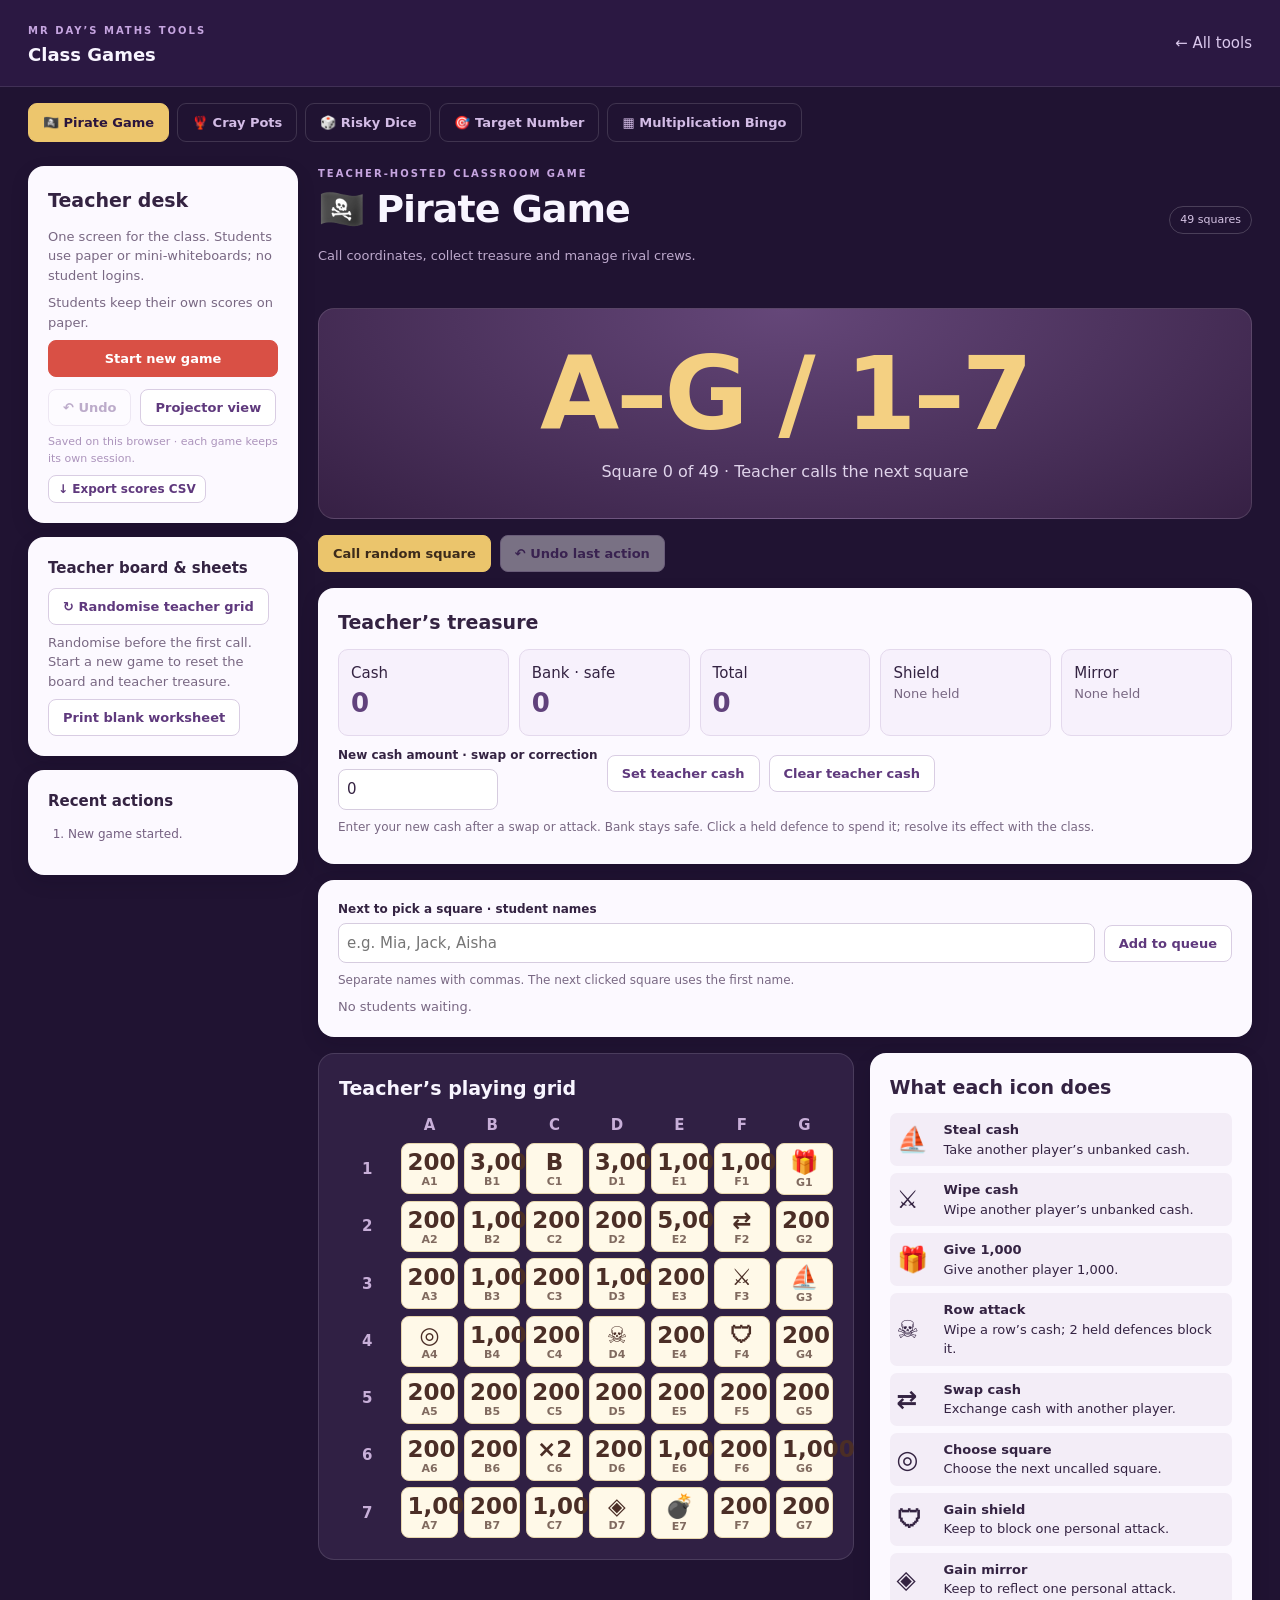
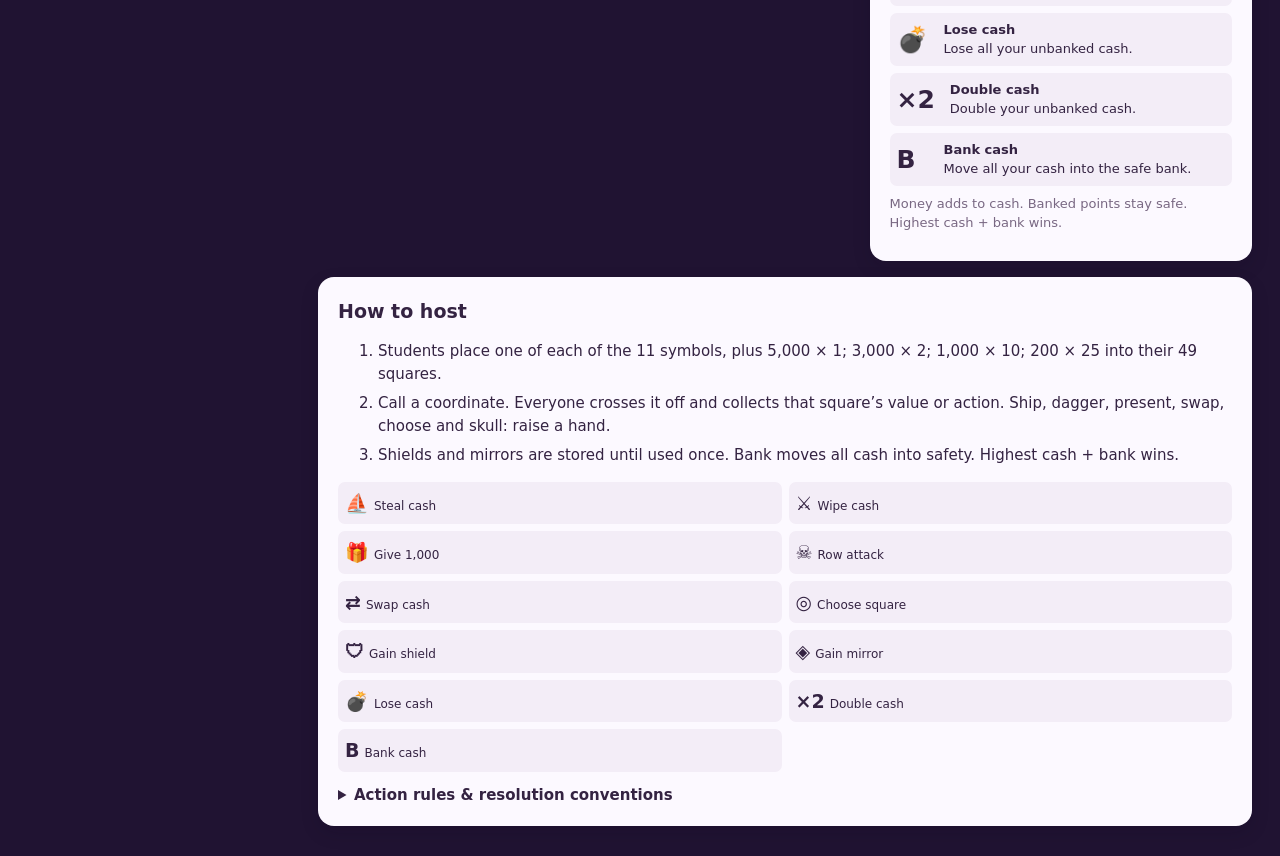
==== commit ab3fd402: "Remove student scoring and simplify teacher pirate cash, defences and pick queue" ====
--- a/docs/class-games/index.html
+++ b/docs/class-games/index.html
@@ -3,10 +3,8 @@
 .pirate-board-layout{display:grid;grid-template-columns:minmax(0,1.4fr) minmax(280px,1fr);gap:16px;align-items:start}.pirate-key .rulekey{grid-template-columns:1fr}.pirate-key .rulekey div{display:flex;gap:10px;align-items:center;font-size:13px}.pirate-key .rulekey b{min-width:32px;font-size:25px}.grid button small{display:block;font-size:11px;opacity:.7}.grid button.called{opacity:.65;text-decoration:line-through}.grid button.last{opacity:1}.teacher-score .leader{grid-template-columns:repeat(5,1fr)}.project .hero{min-height:0;padding:12px}.project .hero .big{font-size:54px}.project .pirate-ledger{display:block}.project .pirate-key .rulekey div{font-size:14px}.project .heading{margin-top:35px}@media(max-width:900px){.pirate-board-layout{grid-template-columns:1fr}.teacher-score .leader{grid-template-columns:repeat(3,1fr)}}
 .paper-play .student-scores{display:none}.weather-scene{height:230px;position:relative;overflow:hidden;border-radius:16px;background:linear-gradient(#81d1ec 65%,#257d9b 65%);text-align:center;color:#143c54}.weather-sky{font-size:65px;line-height:1.2}.weather-boat{font-size:60px;position:absolute;left:42%;bottom:45px;animation:boatBob 3s ease-in-out infinite}.weather-waves{position:absolute;bottom:20px;left:-5%;width:110%;font-size:50px;color:#b5f0ff;animation:waveDrift 3s ease-in-out infinite}.weather-scene strong{position:absolute;bottom:5px;left:0;right:0;background:#123a58d9;color:white;padding:7px;font-size:17px}.weather-scene.storm{background:linear-gradient(#354356 65%,#17384d 65%)}.storm .weather-boat{animation-duration:.7s}.storm .weather-sky{color:#ffe678;animation:stormFlash 3s infinite}.revealing .weather-sky{animation:forecastSpin .4s linear infinite}.revealing{filter:saturate(.7)}@keyframes boatBob{50%{transform:translateY(8px) rotate(6deg)}}@keyframes waveDrift{50%{transform:translateX(25px)}}@keyframes stormFlash{0%,92%,100%{opacity:1}94%,98%{opacity:.35}}@keyframes forecastSpin{50%{transform:translateX(35px);opacity:.4}}@media(prefers-reduced-motion:reduce){.weather-scene *{animation:none!important}}
 [hidden]{display:none!important}.project[data-game=pirate] .heading{margin:0;padding-right:160px}.project[data-game=pirate] .heading .eyebrow,.project[data-game=pirate] #description{display:none}.project[data-game=pirate] h1{font-size:30px}.project[data-game=pirate] .hero{padding:6px}.project[data-game=pirate] .hero .big{font-size:42px}.project[data-game=pirate] .teacher-score{padding:12px}.project[data-game=pirate] .teacher-score h2,.project[data-game=pirate] .teacher-score>p.muted{display:none}.project[data-game=pirate] .teacher-score .team{padding:5px 12px}.project[data-game=pirate] .teacher-score .row{margin-top:8px}.project[data-game=pirate] .pirate-key .rulekey{grid-template-columns:1fr 1fr}.project[data-game=pirate] .pirate-board-layout{grid-template-columns:1.1fr 1fr}.project[data-game=pirate] .grid button{aspect-ratio:1.4}.project[data-game=pirate] .stack{gap:10px}@media(max-width:900px){.project[data-game=pirate] .pirate-board-layout{grid-template-columns:1fr}}
-</style></head><body><header><div><span class="eyebrow">MR DAY’S MATHS TOOLS</span><b>Class Games</b></div><a href="../">← All tools</a></header><nav id="nav"></nav><main><aside><section class="panel"><h2>Teacher desk</h2><p class="muted">One screen for the class. Students use paper or mini-whiteboards; no student logins.</p><div id="playOptions"></div><label for="names">Players or teams · one per line</label><textarea id="names" rows="6">Red Team
-Blue Team
-Green Team
-Gold Team</textarea><p class="muted tiny">Up to 36. Names apply when you start a new game. Pirate rows can be assigned in its ledger.</p><button id="newGame" class="primary fullwidth">Start new game</button><div class="row" style="margin-top:12px"><button id="undo">↶ Undo</button><button id="project">Projector view</button></div><p id="saveStatus" class="saved"></p><button id="export" class="small">↓ Export scores CSV</button></section><section id="settings" class="panel"></section><section class="panel"><h3>Recent actions</h3><ol id="log" class="log"></ol></section></aside><div class="stack"><div class="heading"><div><div class="eyebrow">TEACHER-HOSTED CLASSROOM GAME</div><h1 id="title"></h1><p id="description" class="muted"></p></div><span class="chip" id="badge"></span></div><div id="stage" class="stack"></div><section id="rules" class="panel rules"></section></div></main><button id="exitProject">Exit projector view</button><div id="message" role="status" aria-live="polite"></div><div id="printArea"></div><script>(function(root){'use strict';
+.held-defence{display:block;font-size:30px;border:2px solid #dfb85e;background:#fff0bb;color:#56386c;width:100%;padding:4px}.held-defence small{display:block;font-size:11px}.defence-slot>span{display:block}.pick-queue label{margin-top:0}.teacher-score input[type=number]{width:160px}.project[data-game=pirate] .teacher-score .team{padding:5px 10px}
+</style></head><body><header><div><span class="eyebrow">MR DAY’S MATHS TOOLS</span><b>Class Games</b></div><a href="../">← All tools</a></header><nav id="nav"></nav><main><aside><section class="panel"><h2>Teacher desk</h2><p class="muted">One screen for the class. Students use paper or mini-whiteboards; no student logins.</p><div id="playOptions"></div><button id="newGame" class="primary fullwidth">Start new game</button><div class="row" style="margin-top:12px"><button id="undo">↶ Undo</button><button id="project">Projector view</button></div><p id="saveStatus" class="saved"></p><button id="export" class="small">↓ Export scores CSV</button></section><section id="settings" class="panel"></section><section class="panel"><h3>Recent actions</h3><ol id="log" class="log"></ol></section></aside><div class="stack"><div class="heading"><div><div class="eyebrow">TEACHER-HOSTED CLASSROOM GAME</div><h1 id="title"></h1><p id="description" class="muted"></p></div><span class="chip" id="badge"></span></div><div id="stage" class="stack"></div><section id="rules" class="panel rules"></section></div></main><button id="exitProject">Exit projector view</button><div id="message" role="status" aria-live="polite"></div><div id="printArea"></div><script>(function(root){'use strict';
 const clone=x=>JSON.parse(JSON.stringify(x));
 function shuffle(a,r=Math.random){a=[...a];for(let i=a.length-1;i>0;i--){const j=Math.floor(r()*(i+1));[a[i],a[j]]=[a[j],a[i]]}return a}
 const symbols=[['ship','⛵','Steal cash'],['dagger','⚔','Wipe cash'],['present','🎁','Give 1,000'],['skull','☠','Row attack'],['swap','⇄','Swap cash'],['choose','◎','Choose square'],['shield','🛡','Gain shield'],['mirror','◈','Gain mirror'],['bomb','💣','Lose cash'],['double','×2','Double cash'],['bank','B','Bank cash']];
@@ -16,6 +14,9 @@
 function rowAttack(players,row,defences){let p=clone(players);if(!p.some(x=>x.row===row))throw Error('No players in that row.');if(defences.length!==0&&defences.length!==2)throw Error('Use exactly two defences, or none.');for(const d of defences){let a=p[d.player];if(!a||a.row!==row||!['shield','mirror'].includes(d.kind)||a[d.kind]<1)throw Error('Both defences must be held by players in the attacked row.');a[d.kind]--}if(!defences.length)p.forEach(x=>{if(x.row===row)x.cash=0});return p}
 function teacherPlayer(){return {name:'Teacher',teacher:true,cash:0,bank:0,shield:0,mirror:0,row:1,score:0}}
 function callPirate(state,coordinate){const s=clone(state);if(s.pending)throw Error('Resolve the teacher’s action before calling another square.');if(!/^[A-G][1-7]$/.test(coordinate)||s.called.includes(coordinate))throw Error('Choose an uncalled square.');const index=(+coordinate[1]-1)*7+'ABCDEFG'.indexOf(coordinate[0]),tile=s.board[index],actor=s.p.findIndex(p=>p.teacher);if(actor<0)throw Error('Teacher player is missing.');s.called.push(coordinate);s.queue.shift();if(typeof tile==='number')s.p=pirateAction(s.p,'cash',actor,actor,'none',tile);else if(['ship','dagger','present','swap','skull'].includes(tile))s.pending={tile,coordinate};else if(tile==='choose')s.queue.push(s.p[actor].name);else s.p=pirateAction(s.p,tile,actor,actor);return s}
+function setTeacherCash(s,raw){const n=Number(raw);if(String(raw).trim()===''||!Number.isSafeInteger(n)||n<0)throw Error('Enter a whole cash amount of 0 or more.');const t=s.p.find(p=>p.teacher);if(!Number.isSafeInteger(n+t.bank))throw Error('Score is too large.');t.cash=n}
+function useTeacherDefence(s,kind){const t=s.p.find(p=>p.teacher);if(!['shield','mirror'].includes(kind)||!t[kind])throw Error('No held defence to use.');t[kind]--}
+function addPickNames(s,raw){const names=raw.split(/[,\n]/).map(n=>n.trim().slice(0,60)).filter(Boolean);if(!names.length)throw Error('Enter a student name.');if(names.length+s.queue.length>100)throw Error('The queue can hold up to 100 names.');s.queue.push(...names)}
 const defaults={days:10,cash:50,boats:2,pots:5,boatCost:80,potCost:5,capacity:10,shallowGood:3,shallowBad:5,deepGood:8};
 function planFleet(p,plan,c){for(const k of['boats','pots','shallow','deep'])if(!Number.isInteger(plan[k])||plan[k]<0)throw Error('Use whole numbers of 0 or more.');const cost=plan.boats*c.boatCost+plan.pots*c.potCost,boats=p.boats+plan.boats,pots=p.pots+plan.pots;if(cost>p.cash)throw Error(p.name+': purchases exceed cash.');if(plan.shallow+plan.deep>pots)throw Error(p.name+': more pots placed than owned.');if(plan.shallow+plan.deep>boats*c.capacity)throw Error(p.name+': boat capacity exceeded.');return {...p,cash:p.cash-cost,boats,pots,shallow:plan.shallow,deep:plan.deep,cost}}
 function fish(p,weather,c){const income=p.shallow*(weather==='calm'?c.shallowGood:c.shallowBad)+(weather==='calm'?p.deep*c.deepGood:0),lost=weather==='storm'?p.deep:0;return {...p,cash:p.cash+income,pots:p.pots-lost,income,lost}}
@@ -25,69 +26,66 @@
 function fact(n,r=Math.random){const f=[];for(let a=1;a<=12;a++)if(n%a===0&&n/a<=12)f.push([a,n/a]);return f[Math.floor(r()*f.length)]}
 function targetPuzzle(level,r=Math.random){for(let trial=0;trial<200;trial++){const big=shuffle([25,50,75,100],r),nums=level==='easy'?Array.from({length:6},()=>1+Math.floor(r()*10)):[big[0],big[1],...Array.from({length:4},()=>1+Math.floor(r()*10))];const idx=shuffle([0,1,2,3,4,5],r).slice(0,level==='easy'?3:4);let value=nums[idx[0]],expr=String(value);for(const i of idx.slice(1)){const n=nums[i],op=Math.floor(r()*3);if(op===0){value+=n;expr='('+expr+' + '+n+')'}else if(op===1){value*=n;expr='('+expr+' × '+n+')'}else if(value>n){value-=n;expr='('+expr+' − '+n+')'}else{value+=n;expr='('+expr+' + '+n+')'}}if(value>=(level==='easy'?20:100)&&value<=(level==='easy'?100:999))return {nums,target:value,solution:expr+' = '+value}}
 return{nums:[25,50,2,3,4,6],target:250,solution:'50 × (3 + 2) = 250'}}
-const api={teacherPlayer,callPirate,clone,shuffle,symbols,pirateTiles,pirateAction,rowAttack,defaults,planFleet,fish,weather,diceTurn,products,fact,targetPuzzle};if(typeof module!=='undefined')module.exports=api;else root.Games=api;
+const api={setTeacherCash,useTeacherDefence,addPickNames,teacherPlayer,callPirate,clone,shuffle,symbols,pirateTiles,pirateAction,rowAttack,defaults,planFleet,fish,weather,diceTurn,products,fact,targetPuzzle};if(typeof module!=='undefined')module.exports=api;else root.Games=api;
 })(typeof window==='undefined'?globalThis:window);
 </script><script>'use strict';
 const G=Games,$=id=>document.getElementById(id),esc=s=>String(s).replace(/[&<>"']/g,c=>({'&':'&amp;','<':'&lt;','>':'&gt;','"':'&quot;',"'":'&#39;'}[c])),fmt=n=>Number(n).toLocaleString('en-AU'),rand=n=>Math.floor(Math.random()*n),KEY='mrday-class-games-v1';
 const games={pirate:['🏴‍☠️','Pirate Game','Call coordinates, collect treasure and manage rival crews.','49 squares'],cray:['🦞','Cray Pots','Plan your fleet. Choose your waters. Face the same weather together.','10-day season'],risk:['🎲','Risky Dice','Bank your round score, or stay in for one more roll.','5 rounds'],target:['🎯','Target Number','Six numbers. One target. Find a route using arithmetic.','Mini-whiteboards'],bingo:['▦','Multiplication Bingo','Solve the fact, mark the product and claim a line.','Tables 1–12']};
-let data={names:'Red Team\nBlue Team\nGreen Team\nGold Team',games:{}},histories={},mode=games[location.hash.slice(1)]?location.hash.slice(1):'pirate',timer=null,deadline=0;
-try{const saved=JSON.parse(localStorage.getItem(KEY));if(saved&&saved.games&&typeof saved.names==='string')data=saved}catch(e){}
-$('names').value=data.names;
+let data={games:{}},histories={},mode=games[location.hash.slice(1)]?location.hash.slice(1):'pirate',timer=null,deadline=0;
+try{const saved=JSON.parse(localStorage.getItem(KEY));if(saved&&saved.games)data=saved}catch(e){}
+delete data.names;
+for(const [game,saved] of Object.entries(data.games)){if(game==='risk'&&saved.track)saved.paperOver=saved.p?.every(p=>!p.active)||false;delete saved.track;saved.p=(saved.p||[]).filter(p=>p.teacher);saved.awarded=[];if(saved.records)for(const r of saved.records){r.teams=r.teams.filter(p=>p.teacher);r.income=r.teams.reduce((n,p)=>n+p.income,0);r.lost=r.teams.reduce((n,p)=>n+p.lost,0)}if(!saved.teacherOnly){saved.log=['Student scoring removed. Teacher progress retained.'];saved.teacherOnly=true}}
+
 function msg(t){$('message').textContent=t;setTimeout(()=>{$('message').textContent=''},5500)}
-function save(){data.names=$('names').value;try{localStorage.setItem(KEY,JSON.stringify(data));$('saveStatus').textContent='Saved on this browser · each game keeps its own session.'}catch(e){$('saveStatus').textContent='Browser storage unavailable. Keep this tab open.'}}
+function save(){try{localStorage.setItem(KEY,JSON.stringify(data));$('saveStatus').textContent='Saved on this browser · each game keeps its own session.'}catch(e){$('saveStatus').textContent='Browser storage unavailable. Keep this tab open.'}}
 function state(){return data.games[mode]}
 function checkpoint(){(histories[mode]??=[]).push(G.clone(state()));if(histories[mode].length>60)histories[mode].shift()}
 function note(t){state().log.unshift(t);state().log=state().log.slice(0,60)}
 function change(fn){const before=G.clone(state());try{fn();(histories[mode]??=[]).push(before);if(histories[mode].length>60)histories[mode].shift();save();render()}catch(e){data.games[mode]=before;render();msg(e.message)}}
-function names(){const arr=$('names').value.split('\n').map(s=>s.trim().slice(0,40)).filter(Boolean).slice(0,36);if(!arr.length)throw Error('Enter at least one player or team.');if(new Set(arr).size!==arr.length)throw Error('Use different names for each player or team.');return arr}
-function basePlayers(){return names().map((name,i)=>({name,cash:0,bank:0,shield:0,mirror:0,row:Math.floor(i/6)+1,score:0,round:0,active:true}))}
-function create(){const p=basePlayers(),base={p,track:state()?.track??false,teacherPlay:state()?.teacherPlay??false,log:['New game started.']};if(mode==='pirate')return {...base,p:[G.teacherPlayer(),...p],called:[],queue:[],board:G.shuffle(G.pirateTiles()),pending:null};if(mode==='cray'){const c={...G.defaults};for(const key of Object.keys(c)){const el=$('cfg_'+key);if(el){const n=+el.value;if(!Number.isInteger(n)||n<0||n>10000||(key==='days'&&(n<1||n>30))||(['boatCost','potCost','capacity'].includes(key)&&n<1))throw Error('Use valid whole-number settings (1–30 days; costs and capacity at least 1).');c[key]=n}}return {...base,c,day:1,phase:'plan',weather:'calm',die:null,p:p.map(x=>({...x,cash:c.cash,boats:c.boats,pots:c.pots,shallow:0,deep:0,income:0,lost:0})),records:[]}}if(mode==='risk')return {...base,round:1,limit:Math.max(1,Math.min(20,+($('riskRounds')?.value||5))),pot:0,die:null,ended:false};if(mode==='target')return {...base,puzzle:null,round:0,revealed:false,seconds:60,level:$('difficulty')?.value||'standard',awarded:[]};return {...base,called:[],current:null,revealed:false,cards:[]}}
+function create(){const p=[],base={p,teacherOnly:true,teacherPlay:state()?.teacherPlay??false,log:['New game started.']};if(mode==='pirate')return {...base,p:[G.teacherPlayer(),...p],called:[],queue:[],board:G.shuffle(G.pirateTiles()),pending:null};if(mode==='cray'){const c={...G.defaults};for(const key of Object.keys(c)){const el=$('cfg_'+key);if(el){const n=+el.value;if(!Number.isInteger(n)||n<0||n>10000||(key==='days'&&(n<1||n>30))||(['boatCost','potCost','capacity'].includes(key)&&n<1))throw Error('Use valid whole-number settings (1–30 days; costs and capacity at least 1).');c[key]=n}}return {...base,c,day:1,phase:'plan',weather:'calm',die:null,p:p.map(x=>({...x,cash:c.cash,boats:c.boats,pots:c.pots,shallow:0,deep:0,income:0,lost:0})),records:[]}}if(mode==='risk')return {...base,round:1,limit:Math.max(1,Math.min(20,+($('riskRounds')?.value||5))),pot:0,die:null,ended:false};if(mode==='target')return {...base,puzzle:null,round:0,revealed:false,seconds:60,level:$('difficulty')?.value||'standard',awarded:[]};return {...base,called:[],current:null,revealed:false,cards:[]}}
 function options(players,key='name'){return players.map((p,i)=>`<option value="${i}">${esc(p[key])}</option>`).join('')}
 function btn(id,text,cls='',disabled=false){return `<button id="${id}" class="${cls}" ${disabled?'disabled':''}>${text}</button>`}
 function hero(big,sub,cls=''){return `<section class="hero ${cls}"><div class="big">${big}</div><p class="subtitle">${sub}</p></section>`}
 function scorecards(p,key='score'){return `<div class="leader">${[...p].sort((a,b)=>b[key]-a[key]).map(x=>`<div class="team"><span>${esc(x.name)}</span><b>${fmt(x[key])}</b></div>`).join('')}</div>`}
 function hook(id,fn){$(id)?.addEventListener('click',fn)}
-function render(){const s=state();if(s.track===undefined)s.track=true;document.body.classList.toggle('paper-play',!s.track);document.body.dataset.game=mode;$('title').textContent=games[mode][0]+' '+games[mode][1];document.title=games[mode][1]+' · Mr Day’s Maths Tools';$('description').textContent=games[mode][2];$('badge').textContent=mode==='cray'?s.c.days+'-day season':mode==='risk'?s.limit+' rounds':games[mode][3];$('nav').innerHTML=Object.entries(games).map(([k,v])=>`<a href="#${k}" class="${k===mode?'active':''}">${v[0]} ${v[1]}</a>`).join('');$('undo').disabled=!(histories[mode]?.length);$('log').innerHTML=s.log.map(x=>'<li>'+esc(x)+'</li>').join('');({pirate:renderPirate,cray:renderCray,risk:renderRisk,target:renderTarget,bingo:renderBingo}[mode])();renderPlayOptions();save()}
-function renderPlayOptions(){const s=state();$('playOptions').innerHTML=`<label><input id="trackScores" type="checkbox" ${s.track?'checked':''} ${mode==='cray'&&(s.day!==1||s.phase!=='plan')?'disabled':''}> Track student scores on screen</label><p class="muted tiny">${s.track?'Use the on-screen player ledger.':'Paper play: students record their own scores.'}</p>${mode==='cray'?`<label><input id="teacherPlays" type="checkbox" ${s.teacherPlay?'checked':''} ${s.phase!=='plan'||s.day!==1?'disabled':''}> Teacher plays too</label><p class="muted tiny">Choose before day 1. Teacher fleet is tracked independently.</p>`:''}${mode==='bingo'?'<p class="muted tiny">Tracking records checked winning claims; students still mark their paper cards.</p>':''}`;
-$('trackScores').onchange=()=>{const track=$('trackScores').checked;change(()=>{if(mode==='cray'&&(s.day!==1||s.phase!=='plan'))throw Error('Change tracking before day 1, or start a new season.');if(mode==='risk'&&s.die!==null&&!s.p.every(p=>!p.active)&&!s.paperOver)throw Error('Finish this round before switching scoring mode.');if(mode==='risk'){if(track&&s.paperOver)s.p.forEach(p=>p.active=false);if(!track)s.paperOver=s.p.every(p=>!p.active)}s.track=track;note(track?'Student score tracking enabled.':'Paper play enabled.');})};if($('teacherPlays'))$('teacherPlays').onchange=()=>{const play=$('teacherPlays').checked;change(()=>s.teacherPlay=play)};$('names').hidden=!s.track;$('names').previousElementSibling.hidden=!s.track;$('export').hidden=!s.track&&mode!=='pirate'&&!(mode==='cray'&&s.teacherPlay);
-}
-function crayParticipants(s){return s.p.filter(p=>p.teacher?s.teacherPlay:s.track)}
+function render(){const s=state();document.body.classList.add('paper-play');document.body.dataset.game=mode;$('title').textContent=games[mode][0]+' '+games[mode][1];document.title=games[mode][1]+' · Mr Day’s Maths Tools';$('description').textContent=games[mode][2];$('badge').textContent=mode==='cray'?s.c.days+'-day season':mode==='risk'?s.limit+' rounds':games[mode][3];$('nav').innerHTML=Object.entries(games).map(([k,v])=>`<a href="#${k}" class="${k===mode?'active':''}">${v[0]} ${v[1]}</a>`).join('');$('undo').disabled=!(histories[mode]?.length);$('log').innerHTML=s.log.map(x=>'<li>'+esc(x)+'</li>').join('');({pirate:renderPirate,cray:renderCray,risk:renderRisk,target:renderTarget,bingo:renderBingo}[mode])();renderPlayOptions();save()}
+function renderPlayOptions(){const s=state();$('playOptions').innerHTML=`<p class="muted">Students keep their own scores on paper.</p>${mode==='cray'?`<label><input id="teacherPlays" type="checkbox" ${s.teacherPlay?'checked':''} ${s.phase!=='plan'||s.day!==1?'disabled':''}> Teacher plays too</label><p class="muted tiny">Choose before day 1.</p>`:''}`;if($('teacherPlays'))$('teacherPlays').onchange=()=>{const play=$('teacherPlays').checked;change(()=>s.teacherPlay=play)};$('export').hidden=mode!=='pirate'&&!(mode==='cray'&&s.teacherPlay);}
+function crayParticipants(s){return s.p.filter(p=>p.teacher&&s.teacherPlay)}
 function tileLabel(tile){return typeof tile==='number'?fmt(tile):G.symbols.find(x=>x[0]===tile)?.[1]||'?'}
 function tileName(tile){return typeof tile==='number'?'Collect '+fmt(tile):G.symbols.find(x=>x[0]===tile)?.[2]||'?'}
 function pirateKey(){const explanations={ship:'Take another player’s unbanked cash.',dagger:'Wipe another player’s unbanked cash.',present:'Give another player 1,000.',skull:'Wipe a row’s cash; 2 held defences block it.',swap:'Exchange cash with another player.',choose:'Choose the next uncalled square.',shield:'Keep to block one personal attack.',mirror:'Keep to reflect one personal attack.',bomb:'Lose all your unbanked cash.',double:'Double your unbanked cash.',bank:'Move all your cash into the safe bank.'};return G.symbols.map(([key,icon,name])=>`<div><b>${icon}</b><span><strong>${name}</strong><br>${explanations[key]}</span></div>`).join('')}
-function renderPirate(){const s=state();if(!s.board){s.board=G.shuffle(G.pirateTiles());s.p.unshift(G.teacherPlayer());s.pending=null;if(s.called.length)note('Teacher joined mid-game with zero cash; earlier calls are not replayed.');}const teacher=s.p.find(p=>p.teacher),last=s.called.at(-1),total=s.p.map(p=>({...p,total:p.cash+p.bank}));let grid='<span></span>'+[...'ABCDEFG'].map(c=>'<span class="axis">'+c+'</span>').join('');for(let r=1;r<=7;r++){grid+='<span class="axis">'+r+'</span>';for(const c of 'ABCDEFG'){let v=c+r;grid+=`<button data-cell="${v}" aria-label="Call ${v}: ${tileName(s.board[(r-1)*7+'ABCDEFG'.indexOf(c)])}" ${s.called.includes(v)||s.pending?'disabled':''} class="${s.called.includes(v)?'called':''} ${last===v?'last':''}">${tileLabel(s.board[(r-1)*7+'ABCDEFG'.indexOf(c)])}<small>${v}</small></button>`}}
-$('stage').innerHTML=hero(last||'A–G / 1–7',s.called.length===49?'All squares called · compare cash + bank':`Square ${s.called.length} of 49 · ${s.queue.length?'Next choice: '+esc(s.queue[0]):'Teacher calls the next square'}`)+`<div class="row">${btn('randomCell','Call random square','gold',s.called.length===49||s.queue.length>0||!!s.pending)}<span class="muted">${49-s.called.length} squares remaining · click a square to choose it</span></div><section class="teacher-score panel"><h2>Teacher’s treasure</h2><div class="leader">${[['Cash',teacher.cash],['Bank · safe',teacher.bank],['Total',teacher.cash+teacher.bank],['🛡 Shields',teacher.shield],['◈ Mirrors',teacher.mirror]].map(([label,value])=>`<div class="team"><span>${label}</span><b>${fmt(value)}</b></div>`).join('')}</div><p class="muted">Called squares automatically update your treasure. Other players keep their own grids; use the ledger for interactions with them.</p>${s.pending?`<p class="notice"><b>${s.pending.coordinate}: ${tileName(s.pending.tile)}</b> — update any student balances in the ledger first, then select Teacher and this action to resolve it before the next call.</p>`:''}<div class="row">${btn('regeneratePirate','↻ Randomise teacher grid','',s.called.length>0)}${btn('pirateUndo','↶ Undo last action','',!histories[mode]?.length)}</div></section><div class="pirate-board-layout"><section class="darkpanel"><h2>Teacher’s playing grid</h2><div class="grid">${grid}</div></section><section class="panel pirate-key"><h2>What each icon does</h2><div class="rulekey">${pirateKey()}</div><p class="muted">Money adds to cash. Banked points stay safe. Highest cash + bank wins.</p></section></div><section class="panel pirate-ledger"><h2>Actions &amp; score ledger</h2><p class="muted">In paper play, enter a student’s current cash before a steal or swap involving the teacher. Teacher squares are already applied automatically; do not enter them twice.</p><p class="muted">Students can keep their own scores. If using this ledger, enter their revealed values and resolve raised-hand actions one at a time. Settle cash values and collected defences first, then resolve raised-hand actions in classroom order.</p><div class="row"><div><label for="actor">Player taking action</label><select id="actor">${options(s.p)}</select></div><div><label for="action">Action</label><select id="action"><option value="cash">Add revealed cash</option><option value="setCash">Set cash from paper sheet</option>${G.symbols.map(x=>`<option value="${x[0]}">${x[1]} ${x[2]}</option>`).join('')}</select></div><div><label for="amount">Cash amount</label><input id="amount" type="number" min="0" step="1" value="1000"></div><div><label for="targetPlayer">Target (for steal / wipe / swap / present)</label><select id="targetPlayer">${options(s.p)}</select></div><div><label for="defence">Target’s defence (for steal / wipe / swap)</label><select id="defence"><option value="none">None</option><option value="shield">Use shield</option><option value="mirror">Use mirror</option></select></div></div><p class="muted tiny">For a skull, use Row attack below. Choose adds this player to the next-square queue.</p>${btn('applyPirate','Apply action','primary')}<details ${s.track?'open':''}><summary>Player balances &amp; class rows</summary><div class="scroll"><table><thead><tr><th>Player</th><th>Class row</th><th>Cash</th><th>Bank</th><th>🛡 / ◈</th><th>Total</th></tr></thead><tbody>${s.p.map((p,i)=>`<tr><td>${esc(p.name)}</td><td><select aria-label="Class row for ${esc(p.name)}" data-row="${i}">${Array.from({length:6},(_,n)=>`<option ${p.row===n+1?'selected':''}>${n+1}</option>`).join('')}</select></td><td>${fmt(p.cash)}</td><td>${fmt(p.bank)}</td><td>${p.shield} / ${p.mirror}</td><td><b>${fmt(p.cash+p.bank)}</b></td></tr>`).join('')}</tbody></table></div></details><details><summary>☠ Row attack</summary><p class="muted">Use after a player reveals their skull. Banked points stay safe. Two shields/mirrors from the attacked row block the attack; mirrors are spent as row defences, not reflected.</p><div class="row"><div><label for="attackRow">Attacked classroom row</label><select id="attackRow">${Array.from({length:6},(_,i)=>`<option>${i+1}</option>`).join('')}</select></div>${[1,2].map(n=>`<div><label for="rowDef${n}">Defence ${n}</label><select id="rowDef${n}"><option value="">None</option>${s.p.flatMap((p,i)=>['shield','mirror'].filter(k=>p[k]>0).map(k=>`<option value="${i}:${k}">${esc(p.name)} · ${k} (${p[k]})</option>`)).join('')}</select></div>`).join('')}${btn('rowAttack','Resolve row attack')}</div></details></section>${s.called.length===49?`<section class="panel"><h2>Final totals</h2>${scorecards(total,'total')}</section>`:''}`;
-$('settings').innerHTML='<h3>Player sheets</h3><p class="muted">Print a blank 7 × 7 grid and the exact tile mix from your supplied rules.</p>'+btn('printPirate','Print blank worksheet')+'<p class="muted tiny">Students arrange their own treasure. The pre-filled screen grid belongs to the teacher. Randomise it before the first call, or start a new game for a fresh board and scores.</p>';
-$('rules').innerHTML=`<h2>How to host</h2><ol><li>Students place one of each of the 11 symbols, plus 5,000 × 1; 3,000 × 2; 1,000 × 10; 200 × 25 into their 49 squares.</li><li>Call a coordinate. Everyone crosses it off and collects that square’s value or action. Ship, dagger, present, swap, choose and skull: raise a hand.</li><li>Shields and mirrors are stored until used once. Bank moves all cash into safety. Highest cash + bank wins.</li></ol><div class="rulekey">${G.symbols.map(x=>`<div><b>${x[1]}</b>${x[2]}</div>`).join('')}</div><details><summary>Action rules &amp; resolution conventions</summary><p>Ship transfers the target’s unbanked cash to the attacker. Dagger wipes the target’s cash. Present creates 1,000 for the chosen player. Swap exchanges unbanked cash. Bomb wipes your own cash; ×2 doubles only cash. Shield cancels one attack. Mirror reverses a steal or wipe; reflecting a swap still swaps the same two players. Banked points are never stolen, swapped, doubled or wiped.</p><p>Based on the uploaded Pirate Game rules. House conventions for ambiguous cases: no self-targeting; no chained reflections; personal defences apply to ship, dagger and swap, not your own bomb; a row attack needs exactly two held defences from that row, in any combination. Choose requests are queued in the order the teacher enters them. The next manually chosen coordinate consumes the first request.</p></details>`;
+function renderPirate(){const s=state();if(!s.board)s.board=G.shuffle(G.pirateTiles());if(!s.p.some(p=>p.teacher))s.p=[G.teacherPlayer()];const t=s.p[0],last=s.called.at(-1);let grid='<span></span>'+[...'ABCDEFG'].map(c=>'<span class="axis">'+c+'</span>').join('');for(let r=1;r<=7;r++){grid+='<span class="axis">'+r+'</span>';for(const c of 'ABCDEFG'){const v=c+r,tile=s.board[(r-1)*7+'ABCDEFG'.indexOf(c)];grid+=`<button data-cell="${v}" aria-label="Call ${v}: ${tileName(tile)}" ${s.called.includes(v)||s.pending?'disabled':''} class="${s.called.includes(v)?'called':''} ${last===v?'last':''}">${tileLabel(tile)}<small>${v}</small></button>`}}
+$('stage').innerHTML=hero(last||'A–G / 1–7',`Square ${s.called.length} of 49 · ${s.queue.length?'Next pick: '+esc(s.queue[0]):'Teacher calls the next square'}`)+`<div class="row">${btn('randomCell','Call random square','gold',s.called.length===49||s.queue.length>0||!!s.pending)}${btn('pirateUndo','↶ Undo last action','',!histories[mode]?.length)}</div><section class="teacher-score panel"><h2>Teacher’s treasure</h2><div class="leader">${[['Cash',t.cash],['Bank · safe',t.bank],['Total',t.cash+t.bank]].map(([label,n])=>`<div class="team"><span>${label}</span><b>${fmt(n)}</b></div>`).join('')}<div class="team defence-slot"><span>Shield</span>${t.shield?`<button id="useShield" class="held-defence" aria-label="Use teacher shield">🛡 <small>${t.shield} held · click to use</small></button>`:'<span class="muted">None held</span>'}</div><div class="team defence-slot"><span>Mirror</span>${t.mirror?`<button id="useMirror" class="held-defence" aria-label="Use teacher mirror">◈ <small>${t.mirror} held · click to use</small></button>`:'<span class="muted">None held</span>'}</div></div><div class="row"><div><label for="teacherCash">New cash amount · swap or correction</label><input id="teacherCash" type="number" min="0" step="1" value="${t.cash}"></div>${btn('setTeacherCash','Set teacher cash')}${btn('wipeTeacherCash','Clear teacher cash')}</div><p class="muted tiny">Enter your new cash after a swap or attack. Bank stays safe. Click a held defence to spend it; resolve its effect with the class.</p>${s.pending?`<div class="notice"><b>${s.pending.coordinate} · ${tileName(s.pending.tile)}</b><p>${s.pending.tile==='swap'?'Agree the swap, then enter your new cash above.':s.pending.tile==='ship'?'Resolve the steal with the class, then enter your new cash above.':'Resolve this action with the class; students update their paper sheets.'}</p>${btn('finishPirateAction','Action resolved · continue')}</div>`:''}</section><section class="panel pick-queue"><label for="nextPickNames">Next to pick a square · student names</label><div class="row"><input id="nextPickNames" type="text" placeholder="e.g. Mia, Jack, Aisha" style="flex:1;min-width:180px">${btn('addPickNames','Add to queue')}</div><p class="muted tiny">Separate names with commas. The next clicked square uses the first name.</p><div class="row">${s.queue.map((name,i)=>`<button data-remove-pick="${i}" aria-label="Remove ${esc(name)} from queue">${i+1}. ${esc(name)} ×</button>`).join('')||'<span class="muted">No students waiting.</span>'}</div></section><div class="pirate-board-layout"><section class="darkpanel"><h2>Teacher’s playing grid</h2><div class="grid">${grid}</div></section><section class="panel pirate-key"><h2>What each icon does</h2><div class="rulekey">${pirateKey()}</div><p class="muted">Money adds to cash. Banked points stay safe. Highest cash + bank wins.</p></section></div>`;
+$('settings').innerHTML='<h3>Teacher board &amp; sheets</h3>'+btn('regeneratePirate','↻ Randomise teacher grid','',s.called.length>0)+'<p class="muted">Randomise before the first call. Start a new game to reset the board and teacher treasure.</p>'+btn('printPirate','Print blank worksheet');
+$('rules').innerHTML=`<h2>How to host</h2><ol><li>Students place one of each of the 11 symbols, plus 5,000 × 1; 3,000 × 2; 1,000 × 10; 200 × 25 into their 49 squares.</li><li>Call a coordinate. Everyone crosses it off and collects that square’s value or action. Ship, dagger, present, swap, choose and skull: raise a hand.</li><li>Shields and mirrors are stored until used once. Bank moves all cash into safety. Highest cash + bank wins.</li></ol><div class="rulekey">${G.symbols.map(x=>`<div><b>${x[1]}</b>${x[2]}</div>`).join('')}</div><details><summary>Action rules &amp; resolution conventions</summary><p>Ship transfers the target’s unbanked cash to the attacker. Dagger wipes the target’s cash. Present creates 1,000 for the chosen player. Swap exchanges unbanked cash. Bomb wipes your own cash; ×2 doubles only cash. Shield cancels one attack. Mirror reverses a steal or wipe; reflecting a swap still swaps the same two players. Banked points are never stolen, swapped, doubled or wiped.</p><p>Based on the uploaded Pirate Game rules. House conventions for ambiguous cases: no self-targeting; no chained reflections; personal defences apply to ship, dagger and swap, not your own bomb; a row attack needs exactly two held defences from that row, in any combination. Type student names into the next-pick box to queue their choices. The next manually chosen coordinate consumes the first request.</p></details>`;
+
 function call(v){change(()=>{const who=s.queue[0];data.games.pirate=G.callPirate(s,v);note((who?who+' chose ':'Called ')+v+' · Teacher: '+tileName(data.games.pirate.board[(+v[1]-1)*7+'ABCDEFG'.indexOf(v[0])]))})}
-hook('regeneratePirate',()=>change(()=>{if(s.called.length)throw Error('Start a new game to replace a board already in play.');s.board=G.shuffle(G.pirateTiles());note('Teacher grid randomly regenerated.')}));hook('pirateUndo',()=>$('undo').click());
-if(s.pending){$('actor').value=s.p.findIndex(p=>p.teacher);$('action').value=s.pending.tile;$('targetPlayer').value=s.p.findIndex(p=>!p.teacher);$('applyPirate').textContent='Apply / resolve action';if(s.pending.tile==='skull')$('stage').querySelectorAll('.pirate-ledger details')[1].open=true;}
-$('stage').querySelectorAll('[data-cell]').forEach(b=>b.onclick=()=>call(b.dataset.cell));hook('randomCell',()=>{const cells=Array.from({length:49},(_,i)=>'ABCDEFG'[i%7]+(Math.floor(i/7)+1)).filter(x=>!s.called.includes(x));if(cells.length)call(cells[rand(cells.length)])});
-hook('applyPirate',()=>{const a=+$('actor').value,b=+$('targetPlayer').value,k=$('action').value,d=$('defence').value,n=+$('amount').value;if(k==='skull'){msg('Open Row attack below to choose the row and its defences.');return}change(()=>{if(k==='choose'){s.queue.push(s.p[a].name);note(s.p[a].name+' will choose a square.')}else{if(k==='setCash'){if(!Number.isSafeInteger(n)||n<0)throw Error('Enter a whole cash amount.');s.p[a].cash=n}else s.p=G.pirateAction(s.p,k,a,b,d,n);if(s.pending&&s.p[a].teacher&&s.pending.tile===k)s.pending=null;note(s.p[a].name+' · '+(k==='cash'?'+'+fmt(n):k)+(['ship','dagger','swap','present'].includes(k)?' → '+s.p[b].name:'')+(d!=='none'&&['ship','dagger','swap'].includes(k)?' ('+d+')':''))}})});
-$('stage').querySelectorAll('[data-row]').forEach(el=>el.onchange=()=>{const row=+el.value,i=+el.dataset.row;change(()=>{s.p[i].row=row;note(s.p[i].name+' assigned to row '+row)})});
-hook('rowAttack',()=>{const row=+$('attackRow').value,ds=[1,2].map(n=>$('rowDef'+n).value).filter(Boolean).map(x=>{let[a,k]=x.split(':');return{player:+a,kind:k}});change(()=>{s.p=G.rowAttack(s.p,row,ds);if(s.pending?.tile==='skull')s.pending=null;note('Row '+row+' attack '+(ds.length?'blocked with two defences.':'wiped cash; bank safe.'))})});hook('printPirate',printPirate)}
+$('stage').querySelectorAll('[data-cell]').forEach(b=>b.onclick=()=>call(b.dataset.cell));hook('randomCell',()=>{const cells=Array.from({length:49},(_,i)=>'ABCDEFG'[i%7]+(Math.floor(i/7)+1)).filter(v=>!s.called.includes(v));if(cells.length)call(cells[rand(cells.length)])});hook('pirateUndo',()=>$('undo').click());hook('regeneratePirate',()=>change(()=>{if(s.called.length)throw Error('Start a new game to reset the board.');s.board=G.shuffle(G.pirateTiles());note('Teacher grid randomly regenerated.')}));
+hook('setTeacherCash',()=>{const raw=$('teacherCash').value;change(()=>{G.setTeacherCash(s,raw);if(s.pending?.tile==='swap'||s.pending?.tile==='ship')s.pending=null;note('Teacher cash set to '+fmt(t.cash)+'. Bank unchanged.')})});hook('wipeTeacherCash',()=>change(()=>{G.setTeacherCash(s,'0');note('Teacher cash cleared. Bank unchanged.')}));
+for(const kind of ['shield','mirror'])hook(kind==='shield'?'useShield':'useMirror',()=>change(()=>{G.useTeacherDefence(s,kind);note('Teacher used a '+kind+'.')}));hook('finishPirateAction',()=>change(()=>{note('Teacher '+s.pending.tile+' action resolved with the class.');s.pending=null}));
+hook('addPickNames',()=>{const raw=$('nextPickNames').value;change(()=>{G.addPickNames(s,raw);note('Next-pick queue updated.')})});$('nextPickNames').onkeydown=e=>{if(e.key==='Enter'){e.preventDefault();$('addPickNames').click()}};$('stage').querySelectorAll('[data-remove-pick]').forEach(b=>b.onclick=()=>change(()=>{s.queue.splice(+b.dataset.removePick,1)}));hook('printPirate',printPirate);
+}
 let weatherBusy=false;
 function weatherScene(s){return `<section class="weather-scene ${s.die?s.weather:'waiting'}" aria-label="Weather illustration"><div class="weather-sky">${s.die?(s.weather==='storm'?'☁ ⚡ ☁':'☀'):'☁ ? ☀'}</div><div class="weather-boat">⛵</div><div class="weather-waves">∿ ∿ ∿ ∿ ∿ ∿ ∿ ∿ ∿ ∿ ∿ ∿</div><strong>${s.die?(s.weather==='storm'?'STORM · deep pots lost':'CALM · all deployed pots earn'):'Ready for the weather forecast'}</strong></section>`}
 function animateWeather(done){if(weatherBusy)return;weatherBusy=true;document.querySelector('main').inert=true;document.querySelector('nav').inert=true;const scene=document.querySelector('.weather-scene');scene.classList.add('revealing');scene.querySelector('strong').textContent='Revealing the weather…';$('rollWeather').disabled=true;const started=state();setTimeout(()=>{weatherBusy=false;document.querySelector('main').inert=false;document.querySelector('nav').inert=false;if(mode==='cray'&&state()===started)done()},matchMedia('(prefers-reduced-motion: reduce)').matches?0:1600)}
 function renderCray(){const s=state(),c=s.c;if(!s.p.some(p=>p.teacher))s.p.push({...G.teacherPlayer(),cash:c.cash,boats:c.boats,pots:c.pots,shallow:0,deep:0,income:0,lost:0});const players=crayParticipants(s),finished=s.phase==='done',locked=s.phase==='locked',results=s.phase==='results',planning=s.phase==='plan';$('stage').innerHTML=hero(s.die?['','⚀','⚁','⚂','⚃','⚄','⚅'][s.die]:'🦞',finished?'Season complete · cash + fleet value':`Day ${s.day} of ${c.days} · ${locked?'Plans locked · ready to roll':results?(s.weather==='calm'?'☀ Calm seas':'⛈ Storm · deep pots lost'):'Buy and place pots before the weather'}`,'ocean')+`${weatherScene(s)}<section class="panel"><div class="row"><span class="ball">Calm: shallow $${c.shallowGood}, deep $${c.deepGood} / pot</span><span class="ball">Storm: shallow $${c.shallowBad}, deep pots lost</span></div><p class="muted">1–3 calm · 4 repeats previous weather · 5–6 storm. Previous weather: <b>${s.weather}</b>. One roll applies to everyone.</p><div class="row">${btn('lockPlans',players.length?'Lock all plans':'Student plans ready','primary',!planning)}${btn('rollWeather','🎲 Roll weather','gold',!locked)}${btn('nextDay',s.day===c.days?'Finish season':'Next day','',!results)}</div></section><section class="panel"><h2>${finished?'Final fleet values':planning?'Fleet plans':locked?'Locked fleet plans':'Day '+s.day+' results'}</h2><p class="muted">${!players.length?'Students plan and calculate on paper. Confirm everyone is ready, then reveal the shared weather.':planning?'Purchases are paid from today’s opening cash. Pots not placed stay safely ashore. New purchases can be used today.':'Pots can only be bought or moved during the planning phase.'}</p><div class="scroll"><table><thead><tr><th>Team</th><th>Cash</th><th>Boats</th><th>Pots</th>${planning?'<th>Buy boats</th><th>Buy pots</th><th>Shallow</th><th>Deep</th>':'<th>Shallow</th><th>Deep</th><th>Income</th><th>Lost</th>'}<th>Net worth</th></tr></thead><tbody>${players.map((p,i)=>`<tr><td>${esc(p.name)}</td><td>$${fmt(p.cash)}</td><td>${p.boats}</td><td>${p.pots}</td>${planning?['boats','pots','shallow','deep'].map(k=>`<td><input aria-label="${k==='boats'?'Buy boats':k==='pots'?'Buy pots':k==='shallow'?'Shallow pots':'Deep pots'} for ${esc(p.name)}" id="plan_${i}_${k}" type="number" min="0" max="10000" step="1" value="${k==='shallow'?p.pots:0}"></td>`).join(''):`<td>${p.shallow}</td><td>${p.deep}</td><td>$${fmt(p.income)}</td><td>${p.lost}</td>`}<td><b>$${fmt(p.cash+p.boats*c.boatCost+p.pots*c.potCost)}</b></td></tr>`).join('')}</tbody></table></div>${finished?'<h3 style="margin-top:20px">Final standings</h3>'+scorecards(players.map(p=>({...p,worth:p.cash+p.boats*c.boatCost+p.pots*c.potCost})),'worth'):''}</section><section class="panel"><h2>Season record</h2><div class="scroll"><table><thead><tr><th>Day</th><th>Die</th><th>Weather</th><th>Tracked income</th><th>Pots lost</th></tr></thead><tbody>${s.records.map(r=>`<tr><td>${r.day}</td><td>${r.die}</td><td>${r.weather}</td><td>$${r.teams.length?fmt(r.income):'—'}</td><td>${r.teams.length?r.lost:'—'}</td></tr>`).join('')||'<tr><td colspan="5">No fishing days completed yet.</td></tr>'}</tbody></table></div></section>`;
 if(!players.length)$('stage').querySelector('.scroll').hidden=true;const labels={days:'Days',cash:'Starting cash',boats:'Starting boats',pots:'Starting pots',boatCost:'Boat price / final value',potCost:'Pot price / final value',capacity:'Pots per boat',shallowGood:'Calm: shallow income',shallowBad:'Storm: shallow income',deepGood:'Calm: deep income'};$('settings').innerHTML='<h3>House rules</h3><p class="muted">Edit before starting a new game. Current season settings are fixed.</p><div class="setupgrid">'+Object.entries(labels).map(([k,l])=>`<div><label for="cfg_${k}">${l}</label><input id="cfg_${k}" type="number" min="${['days','boatCost','potCost','capacity'].includes(k)?1:0}" max="${k==='days'?30:10000}" value="${c[k]}"></div>`).join('')+'</div>'+btn('printCray','Print student ledger','small');
-$('rules').innerHTML=`<h2>How to host Cray Pots</h2><ol><li>Start with $${c.cash}, ${c.boats} boats and ${c.pots} pots per team. Choose how many boats and pots to buy, then split deployed pots between shallow and deep water. Maximum ${c.capacity} deployed pots per boat.</li><li>Lock every team’s plan before rolling the shared weather die. On the first day, a 4 uses calm weather.</li><li>In calm weather, each shallow pot earns $${c.shallowGood} and each deep pot earns $${c.deepGood}. In a storm, shallow pots earn $${c.shallowBad}; all deployed deep pots are lost and earn nothing. Boats and stored pots stay safe.</li><li>After ${c.days} days, compare cash + $${c.boatCost} per boat + $${c.potCost} per remaining pot. Ties share the win.</li></ol><p class="muted">Classroom house version of the shallow/deep-water strategy game. No loans, running costs or mid-season sales. Purchases use opening cash; assets count at their purchase price at the end. Weather is rolled only after plans are locked. For paper play, leave student score tracking off and print ledgers. Optionally enable Teacher plays too before day 1.</p>`;
+$('rules').innerHTML=`<h2>How to host Cray Pots</h2><ol><li>Start with $${c.cash}, ${c.boats} boats and ${c.pots} pots per team. Choose how many boats and pots to buy, then split deployed pots between shallow and deep water. Maximum ${c.capacity} deployed pots per boat.</li><li>Lock every team’s plan before rolling the shared weather die. On the first day, a 4 uses calm weather.</li><li>In calm weather, each shallow pot earns $${c.shallowGood} and each deep pot earns $${c.deepGood}. In a storm, shallow pots earn $${c.shallowBad}; all deployed deep pots are lost and earn nothing. Boats and stored pots stay safe.</li><li>After ${c.days} days, compare cash + $${c.boatCost} per boat + $${c.potCost} per remaining pot. Ties share the win.</li></ol><p class="muted">Classroom house version of the shallow/deep-water strategy game. No loans, running costs or mid-season sales. Purchases use opening cash; assets count at their purchase price at the end. Weather is rolled only after plans are locked. Students use printed ledgers for their scores. Optionally enable Teacher plays too before day 1.</p>`;
 hook('lockPlans',()=>{const plans=players.map((p,i)=>Object.fromEntries(['boats','pots','shallow','deep'].map(k=>[k,Number($('plan_'+i+'_'+k).value)])));change(()=>{s.p=s.p.map(p=>players.includes(p)?G.planFleet(p,plans[players.indexOf(p)],c):p);s.phase='locked';note('Day '+s.day+': all purchases and pot placements locked.')})});hook('rollWeather',()=>animateWeather(()=>change(()=>{s.die=rand(6)+1;s.weather=G.weather(s.die,s.weather);s.p=s.p.map(p=>crayParticipants(s).includes(p)?G.fish(p,s.weather,c):p);s.records.push({day:s.day,die:s.die,weather:s.weather,income:crayParticipants(s).reduce((n,p)=>n+p.income,0),lost:crayParticipants(s).reduce((n,p)=>n+p.lost,0),teams:G.clone(crayParticipants(s))});s.phase='results';note('Day '+s.day+': rolled '+s.die+' · '+s.weather+'.')})));hook('nextDay',()=>change(()=>{if(s.day===c.days){s.phase='done';note('Season complete.')}else{s.day++;s.phase='plan';s.die=null;note('Day '+s.day+': planning open.')}}));hook('printCray',printCray)}
 function renderPaperRisk(){const s=state();$('stage').innerHTML=hero(s.die?['','⚀','⚁','⚂','⚃','⚄','⚅'][s.die]:'🎲',`Round ${s.round} / ${s.limit} · ${s.ended?'game complete':s.paperOver?'round over':'paper play'}`)+`<section class="panel"><h2>Unbanked round score: ${s.pot}</h2><p>Students choose to bank on paper before each roll. A 1 wipes the unbanked points of students still playing.</p><div class="row">${btn('paperRoll','Roll shared die','primary',s.ended||s.paperOver)}${btn('paperBank','Everyone has banked','',s.ended||s.paperOver||!s.pot)}${btn('paperNext',s.round===s.limit?'Finish game':'Next round','gold',s.ended||!s.paperOver)}</div></section>`;$('settings').innerHTML=`<label for="riskRounds">Rounds · new game</label><input id="riskRounds" type="number" min="1" max="20" value="${s.limit}">`;$('rules').innerHTML='<h2>Paper-play rules</h2><p>Roll 2–6: add it to the round score. Students may bank that score and sit out. Roll 1: those still in lose this round’s points. Banked totals stay safe. End the round when everyone has banked or a 1 appears. Highest paper total wins.</p>';hook('paperRoll',()=>change(()=>{s.die=rand(6)+1;if(s.die===1){s.pot=0;s.paperOver=true}else s.pot+=s.die;note('Rolled '+s.die+' · round score '+s.pot)}));hook('paperBank',()=>change(()=>s.paperOver=true));hook('paperNext',()=>change(()=>{if(s.round===s.limit)s.ended=true;else{s.round++;s.pot=0;s.die=null;s.paperOver=false;s.p.forEach(p=>p.active=true)}}))}
-function renderRisk(){if(!state().track){renderPaperRisk();return}const s=state(),active=s.p.filter(p=>p.active),finished=s.ended;const roundOver=!active.length;$('stage').innerHTML=hero(s.die?['','⚀','⚁','⚂','⚃','⚄','⚅'][s.die]:'🎲',finished?'Game complete':`Round ${s.round} / ${s.limit} · ${roundOver?'round over':active.length+' still rolling'}`)+`<section class="panel"><div class="heading"><div><h2>Unbanked round score</h2><div style="font-size:48px;font-weight:800;color:#76509b">${s.pot}</div></div><div class="row">${btn('riskRoll','Roll for everyone still in','primary',finished||roundOver)}${btn('riskNext',s.round===s.limit?'Finish game':'Next round','gold',finished||!roundOver)}</div></div><p class="muted">Before each roll, ask who wants to bank. Click their Bank button first. A 1 wipes only this round’s unbanked points for teams still in.</p><div class="leader">${s.p.map((p,i)=>`<div class="team ${p.active?'':'bank'}"><h3>${esc(p.name)}</h3><b>${fmt(p.score)}</b><span class="muted">${finished?'Final total':p.active?'At risk: '+s.pot:'Finished this round'}</span><p>${btn('bank_'+i,'Bank '+s.pot,'small',!p.active||finished||s.pot===0)}</p></div>`).join('')}</div>${finished?'<h3 style="margin-top:20px">Final standings</h3>'+scorecards(s.p):''}</section>`;
-$('settings').innerHTML='<h3>Game length</h3><label for="riskRounds">Rounds · applies to a new game</label><input id="riskRounds" type="number" min="1" max="20" value="'+s.limit+'">';$('rules').innerHTML='<h2>How to host Risky Dice</h2><ol><li>Everyone begins each round with zero unbanked points. Roll one shared six-sided die.</li><li>On 2–6, add the roll to the round score. Each team chooses whether to bank that score and sit out, or stay in.</li><li>On a 1, remaining teams lose the round score. Previously banked totals are safe.</li><li>Start a new round when everyone has banked or a 1 is rolled. Highest total after the final round wins; ties share the win.</li></ol><p class="muted">This is a whole-class bank-or-roll variant. Record decisions before rolling so no one banks after seeing the result.</p>';
-s.p.forEach((p,i)=>hook('bank_'+i,()=>change(()=>{p.score+=s.pot;p.active=false;note(p.name+' banked '+s.pot+' in round '+s.round+'.')})));hook('riskRoll',()=>change(()=>{s.die=rand(6)+1;if(s.die===1){s.p.forEach(p=>p.active=false);note('Rolled 1: unbanked round points lost.');s.pot=0}else{s.pot+=s.die;note('Rolled '+s.die+' · round score '+s.pot)}}));hook('riskNext',()=>change(()=>{if(s.round===s.limit){s.ended=true;note('Game complete.')}else{s.round++;s.pot=0;s.die=null;s.p.forEach(p=>p.active=true);note('Round '+s.round+' started.')}}))}
+function renderRisk(){renderPaperRisk()}
 function stopTimer(){clearInterval(timer);timer=null;deadline=0}
 function timerText(){const el=$('clock');if(el)el.textContent=state().seconds+'s'}
-function renderTarget(){const s=state();$('stage').innerHTML=hero(s.puzzle?s.puzzle.target:'?',s.puzzle?'Target · round '+s.round:'Generate a target to begin')+`<section class="panel"><div class="numbers">${s.puzzle?s.puzzle.nums.map(n=>'<div class="tile">'+n+'</div>').join(''):'<p class="muted">Six number tiles will appear here.</p>'}</div><div class="row">${btn('newTarget','New target','primary')}${btn('startTimer',timer?'Pause timer':'Start / resume timer','',!s.puzzle||s.seconds===0)}${btn('resetTimer','Reset timer','',!s.puzzle)}<b id="clock" style="font-size:30px;margin-left:auto">${s.seconds}s</b>${btn('revealTarget','Reveal one solution','gold',!s.puzzle||s.revealed)}</div><p class="muted">Use each tile at most once. You do not have to use every tile. Allowed: +, −, ×, ÷ and brackets. Intermediate results must be positive whole numbers.</p>${s.revealed?'<div class="solution">'+esc(s.puzzle.solution)+'</div>':''}</section><section class="panel teacherOnly student-scores"><h2>Award points</h2><p class="muted">Teacher checks the written calculation: exact target = 10; within 5 = 7; within 10 = 5. Each team can be scored once per target; Undo corrects a mistake.</p><div class="row"><div><label for="targetTeam">Team</label><select id="targetTeam">${options(s.p)}</select></div><div><label for="targetPoints">Checked result</label><select id="targetPoints"><option value="10">Exact · 10 points</option><option value="7">Within 5 · 7 points</option><option value="5">Within 10 · 5 points</option><option value="0">No valid result · 0</option></select></div>${btn('awardTarget','Award points','',!s.puzzle)}</div><p class="muted">Scored this target: ${s.awarded.map(i=>esc(s.p[i].name)).join(', ')||'none'}</p>${scorecards(s.p)}</section>`;
+function renderTarget(){const s=state();$('stage').innerHTML=hero(s.puzzle?s.puzzle.target:'?',s.puzzle?'Target · round '+s.round:'Generate a target to begin')+`<section class="panel"><div class="numbers">${s.puzzle?s.puzzle.nums.map(n=>'<div class="tile">'+n+'</div>').join(''):'<p class="muted">Six number tiles will appear here.</p>'}</div><div class="row">${btn('newTarget','New target','primary')}${btn('startTimer',timer?'Pause timer':'Start / resume timer','',!s.puzzle||s.seconds===0)}${btn('resetTimer','Reset timer','',!s.puzzle)}<b id="clock" style="font-size:30px;margin-left:auto">${s.seconds}s</b>${btn('revealTarget','Reveal one solution','gold',!s.puzzle||s.revealed)}</div><p class="muted">Use each tile at most once. You do not have to use every tile. Allowed: +, −, ×, ÷ and brackets. Intermediate results must be positive whole numbers.</p>${s.revealed?'<div class="solution">'+esc(s.puzzle.solution)+'</div>':''}</section>`;
 $('settings').innerHTML=`<h3>Challenge settings</h3><label for="difficulty">Next target difficulty</label><select id="difficulty"><option value="easy" ${s.level==='easy'?'selected':''}>Accessible · target 20–100</option><option value="standard" ${s.level==='standard'?'selected':''}>Standard · target 100–999</option></select><label for="duration">Timer length (seconds)</label><input id="duration" type="number" min="10" max="600" value="${s.duration||60}"><p class="muted">Apply with New target or Reset timer. The timer pauses when switching games or leaving this page.</p>`;
 $('rules').innerHTML='<h2>How to host Target Number</h2><ol><li>Generate six tiles and a target. Every target has a checked route using some of the tiles.</li><li>Start the timer. Students write a calculation on mini-whiteboards, using each tile at most once.</li><li>When time is up, compare methods, award points and reveal one possible solution.</li></ol><p class="muted">The revealed solution is one valid route, not necessarily the shortest. This is teacher-adjudicated: the app does not parse student expressions. You can use as many rounds as your lesson allows.</p>';
-hook('newTarget',()=>{const level=$('difficulty').value,duration=Math.max(10,Math.min(600,+$('duration').value||60));stopTimer();change(()=>{s.level=level;s.duration=duration;s.seconds=duration;s.puzzle=G.targetPuzzle(level);s.round++;s.revealed=false;s.awarded=[];note('Target '+s.puzzle.target+' generated.')})});hook('resetTimer',()=>{const n=Math.max(10,Math.min(600,+$('duration').value||60));stopTimer();change(()=>{s.duration=n;s.seconds=n})});hook('startTimer',()=>{if(timer){stopTimer();save();render();return}deadline=Date.now()+s.seconds*1000;timer=setInterval(()=>{s.seconds=Math.max(0,Math.ceil((deadline-Date.now())/1000));timerText();if(s.seconds===0){stopTimer();note('Time is up.');save();render();msg('Time is up — show your calculations.')}},200);render()});hook('revealTarget',()=>{stopTimer();change(()=>{s.revealed=true;note('Solution revealed.')})});hook('awardTarget',()=>{const i=+$('targetTeam').value,n=+$('targetPoints').value;change(()=>{if(s.awarded.includes(i))throw Error('This team is already scored for this target. Use Undo to correct it.');s.p[i].score+=n;s.awarded.push(i);note(s.p[i].name+' scored '+n+' for target '+s.puzzle.target)})})}
+hook('newTarget',()=>{const level=$('difficulty').value,duration=Math.max(10,Math.min(600,+$('duration').value||60));stopTimer();change(()=>{s.level=level;s.duration=duration;s.seconds=duration;s.puzzle=G.targetPuzzle(level);s.round++;s.revealed=false;s.awarded=[];note('Target '+s.puzzle.target+' generated.')})});hook('resetTimer',()=>{const n=Math.max(10,Math.min(600,+$('duration').value||60));stopTimer();change(()=>{s.duration=n;s.seconds=n})});hook('startTimer',()=>{if(timer){stopTimer();save();render();return}deadline=Date.now()+s.seconds*1000;timer=setInterval(()=>{s.seconds=Math.max(0,Math.ceil((deadline-Date.now())/1000));timerText();if(s.seconds===0){stopTimer();note('Time is up.');save();render();msg('Time is up — show your calculations.')}},200);render()});hook('revealTarget',()=>{stopTimer();change(()=>{s.revealed=true;note('Solution revealed.')})})}
+
 function bingoLines(card,called){const set=new Set(called);return [[0,1,2],[3,4,5],[6,7,8],[0,3,6],[1,4,7],[2,5,8],[0,4,8],[2,4,6]].filter(line=>line.every(i=>set.has(card[i])))}
 function renderBingo(){const s=state(),current=s.current;$('stage').innerHTML=hero(current?current.fact.join(' × '):'▦',s.called.length+' of '+G.products.length+' unique products called')+`<section class="panel"><div class="row">${btn('bingoDraw','Draw next fact','primary',s.called.length===G.products.length)}${btn('bingoReveal','Reveal answer','gold',!current||s.revealed)}<span style="font-size:36px;font-weight:800;margin-left:auto">${current&&s.revealed?'= '+current.n:''}</span></div><p class="muted">Each answer is called once. Students mark the product, not the two factors.</p><details><summary>Called products and facts · open to check a claim</summary><div class="pool" style="margin-top:12px">${s.called.map(n=>'<span class="ball used">'+n+'</span>').join('')||'No calls yet.'}</div><p class="muted">Latest fact: ${current?current.fact.join(' × '):'none'}</p></details></section><section class="panel teacherOnly"><h2>Check a printed card</h2><p class="muted">Generated cards have IDs. Enter the ID to check a row, column or diagonal against all calls. For handwritten cards, inspect the student’s marked line against the called products.</p><div class="row"><label for="cardId">Card ID</label><input id="cardId" type="number" min="1" max="36" value="1">${btn('checkBingo','Check card')}<span id="bingoCheck" role="status"></span></div><p class="muted">Stop drawing when a winning claim is accepted, or keep playing for more winners.</p></section>`;
 $('settings').innerHTML=`<h3>Student cards</h3><label for="cardCount">Number of cards</label><input id="cardCount" type="number" min="1" max="36" value="${s.cards.length||24}"><p>${btn('makeBingo','Generate & print cards','small',s.called.length>0)}</p>${btn('reprintBingo','Reprint existing cards','small',!s.cards.length)}<p class="muted">3 × 3 cards; row, column or diagonal wins. Generate cards before the first call.</p><details><summary>Use handwritten cards</summary><p class="muted">Students choose nine different products from this pool, then draw a 3 × 3 grid.</p><div class="pool">${G.products.map(n=>'<span class="ball">'+n+'</span>').join('')}</div></details>`;
 $('rules').innerHTML='<h2>How to host Multiplication Bingo</h2><ol><li>Print the generated cards, or let students fill a 3 × 3 grid using nine different answers from the product pool.</li><li>Draw a multiplication fact. Students calculate its answer and mark it if it appears on their card.</li><li>A full row, column or diagonal is a winning line. Check the claim against the called products before declaring a winner.</li></ol><p class="muted">Facts use factors from 1 to 12. Products are selected uniformly from the unique product pool, not uniformly from all 144 facts. Cards are generated independently and may share some values.</p>';
-if(s.track){$('stage').insertAdjacentHTML('beforeend',`<section class="panel"><h2>Verified wins</h2><p class="muted">Check the paper card or card ID before recording a win.</p><select id="bingoWinner" aria-label="Winning player">${options(s.p)}</select> ${btn('recordWin','Record checked win')}${scorecards(s.p)}</section>`);hook('recordWin',()=>{const i=+$('bingoWinner').value;change(()=>{s.p[i].score++;note(s.p[i].name+' · verified Bingo win')})})}hook('bingoDraw',()=>change(()=>{const pool=G.products.filter(n=>!s.called.includes(n));if(!pool.length)throw Error('All products have been called.');const n=pool[rand(pool.length)];s.current={n,fact:G.fact(n)};s.called.push(n);s.revealed=false;note('Call '+s.called.length+' · '+s.current.fact.join(' × '))}));hook('bingoReveal',()=>change(()=>s.revealed=true));hook('makeBingo',()=>{const n=+$('cardCount').value;if(!Number.isInteger(n)||n<1||n>36){msg('Choose 1–36 cards.');return}change(()=>{s.cards=Array.from({length:n},()=>G.shuffle(G.products).slice(0,9));note(n+' student cards generated.')});printBingo()});hook('reprintBingo',printBingo);hook('checkBingo',()=>{const id=+$('cardId').value,card=s.cards[id-1];if(!Number.isInteger(id)||!card){$('bingoCheck').textContent='No generated card with that ID.';return}const lines=bingoLines(card,s.called);$('bingoCheck').textContent=lines.length?'✓ Winning line: '+lines[0].map(i=>card[i]).join(', '):'No complete winning line yet.'})}
+hook('bingoDraw',()=>change(()=>{const pool=G.products.filter(n=>!s.called.includes(n));if(!pool.length)throw Error('All products have been called.');const n=pool[rand(pool.length)];s.current={n,fact:G.fact(n)};s.called.push(n);s.revealed=false;note('Call '+s.called.length+' · '+s.current.fact.join(' × '))}));hook('bingoReveal',()=>change(()=>s.revealed=true));hook('makeBingo',()=>{const n=+$('cardCount').value;if(!Number.isInteger(n)||n<1||n>36){msg('Choose 1–36 cards.');return}change(()=>{s.cards=Array.from({length:n},()=>G.shuffle(G.products).slice(0,9));note(n+' student cards generated.')});printBingo()});hook('reprintBingo',printBingo);hook('checkBingo',()=>{const id=+$('cardId').value,card=s.cards[id-1];if(!Number.isInteger(id)||!card){$('bingoCheck').textContent='No generated card with that ID.';return}const lines=bingoLines(card,s.called);$('bingoCheck').textContent=lines.length?'✓ Winning line: '+lines[0].map(i=>card[i]).join(', '):'No complete winning line yet.'})}
 function printHTML(html){$('printArea').innerHTML=html;window.print()}
 function blankGrid(){return '<table><tr><th></th>'+[...'ABCDEFG'].map(x=>'<th>'+x+'</th>').join('')+'</tr>'+Array.from({length:7},(_,r)=>'<tr><th>'+(r+1)+'</th>'+Array(7).fill('<td style="height:44px"></td>').join('')+'</tr>').join('')+'</table>'}
 function printPirate(){printHTML('<div class="sheet"><h1>The Pirate Game</h1><p>Name: ____________________ &nbsp; Class row: ______</p>'+blankGrid()+'<h2>Put these 49 items in your grid</h2><p>5,000 × 1 &nbsp; • &nbsp; 3,000 × 2 &nbsp; • &nbsp; 1,000 × 10 &nbsp; • &nbsp; 200 × 25</p><p>One of each: '+G.symbols.map(x=>esc(x[1])+' '+esc(x[2])).join(' · ')+'</p><p>Raise your hand for: ship, dagger, present, swap, choose and skull. Keep shields and mirrors until used.</p><table><tr><th>Stored shields</th><th>Stored mirrors</th><th>Bank (safe)</th></tr><tr><td style="height:50px"></td><td></td><td></td></tr></table><h2>Running cash total</h2><table>'+Array(5).fill('<tr>'+Array(7).fill('<td></td>').join('')+'</tr>').join('')+'</table><p>Final total = cash + bank. Your bank is safe from all attacks, swaps, bombs and doubling. Row attack: two held defences from your row stop it.</p></div>')}
@@ -97,7 +95,7 @@
 $('newGame').onclick=()=>{try{const fresh=create();stopTimer();if(state())checkpoint();data.games[mode]=fresh;save();render()}catch(e){msg(e.message)}};
 $('undo').onclick=()=>{stopTimer();const h=histories[mode];if(h?.length){data.games[mode]=h.pop();save();render()}};
 $('project').onclick=()=>document.body.classList.add('project');$('exitProject').onclick=()=>document.body.classList.remove('project');$('export').onclick=exportCSV;
-$('names').onchange=save;
+
 window.addEventListener('hashchange',()=>{stopTimer();save();mode=games[location.hash.slice(1)]?location.hash.slice(1):'pirate';if(!data.games[mode])data.games[mode]=create();render()});
 window.addEventListener('pagehide',()=>{stopTimer();save()});
 document.addEventListener('visibilitychange',()=>{if(document.hidden&&timer){stopTimer();save();render()}});
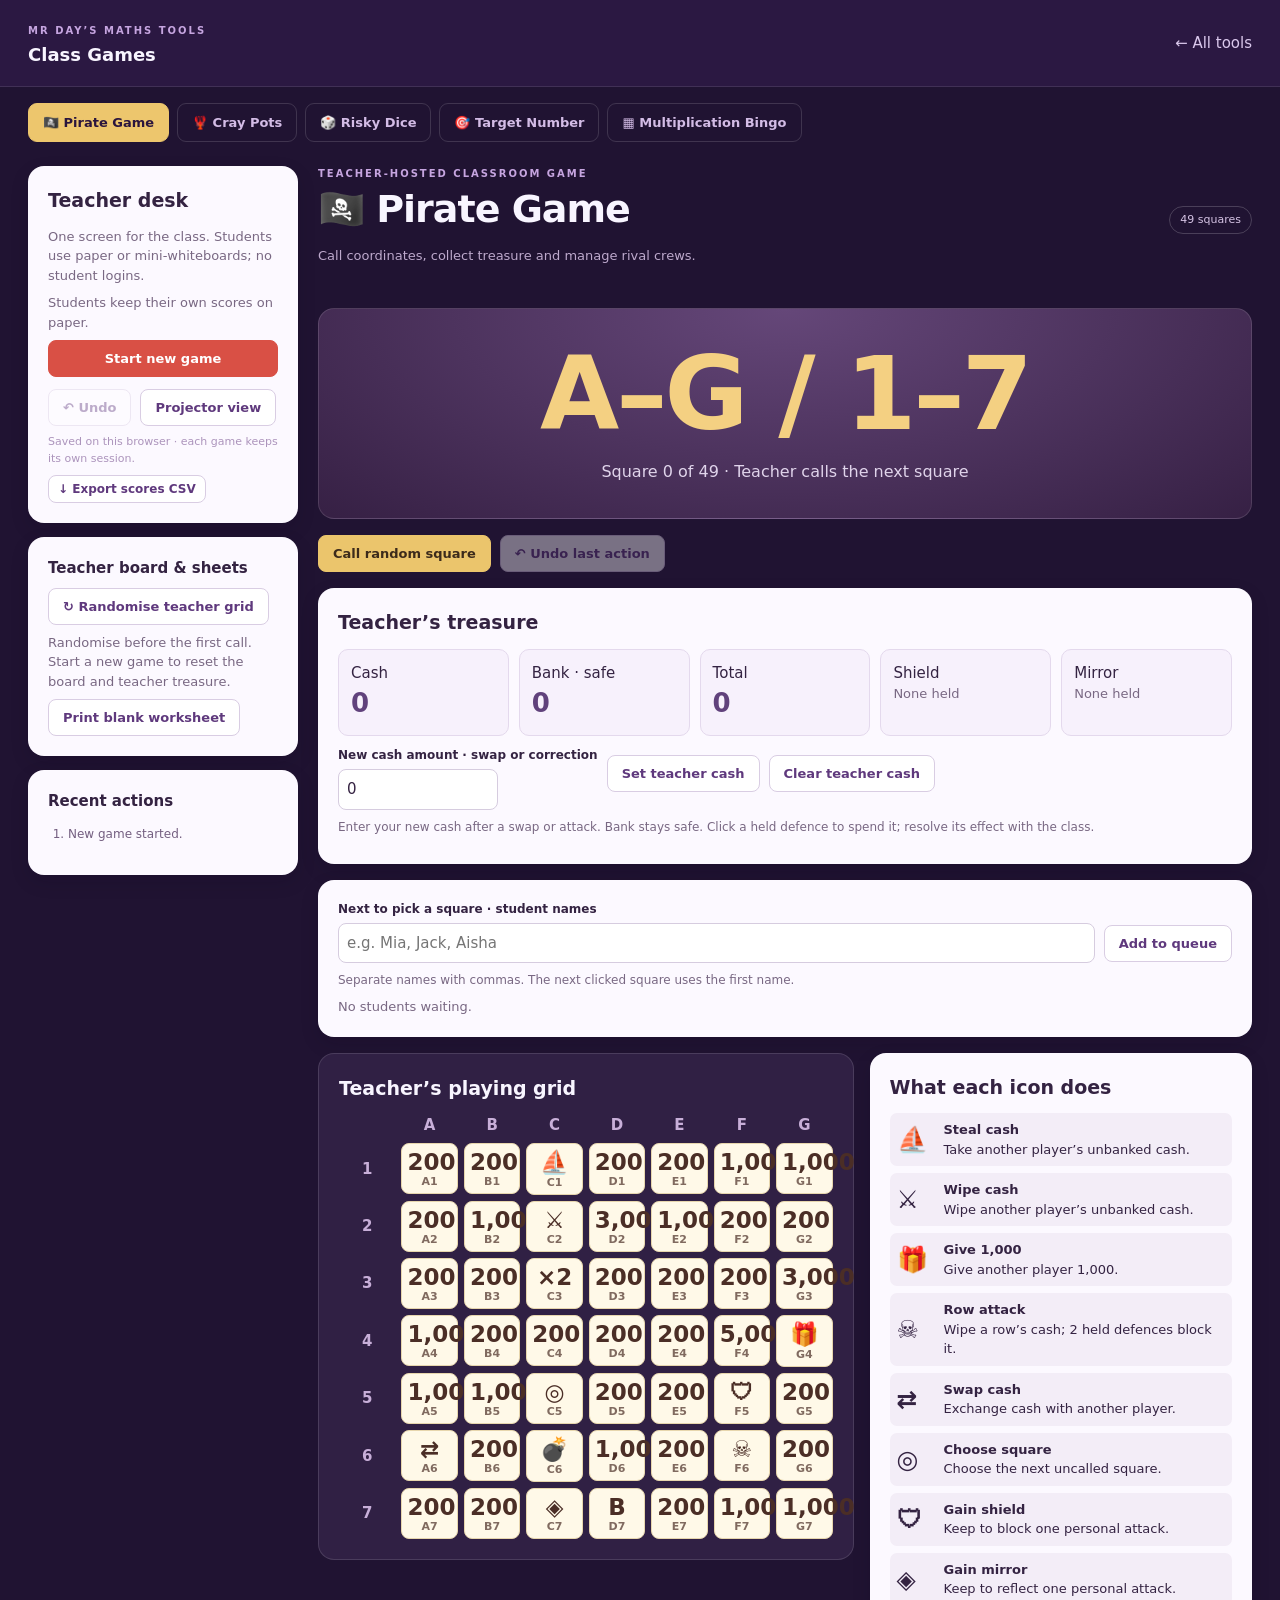
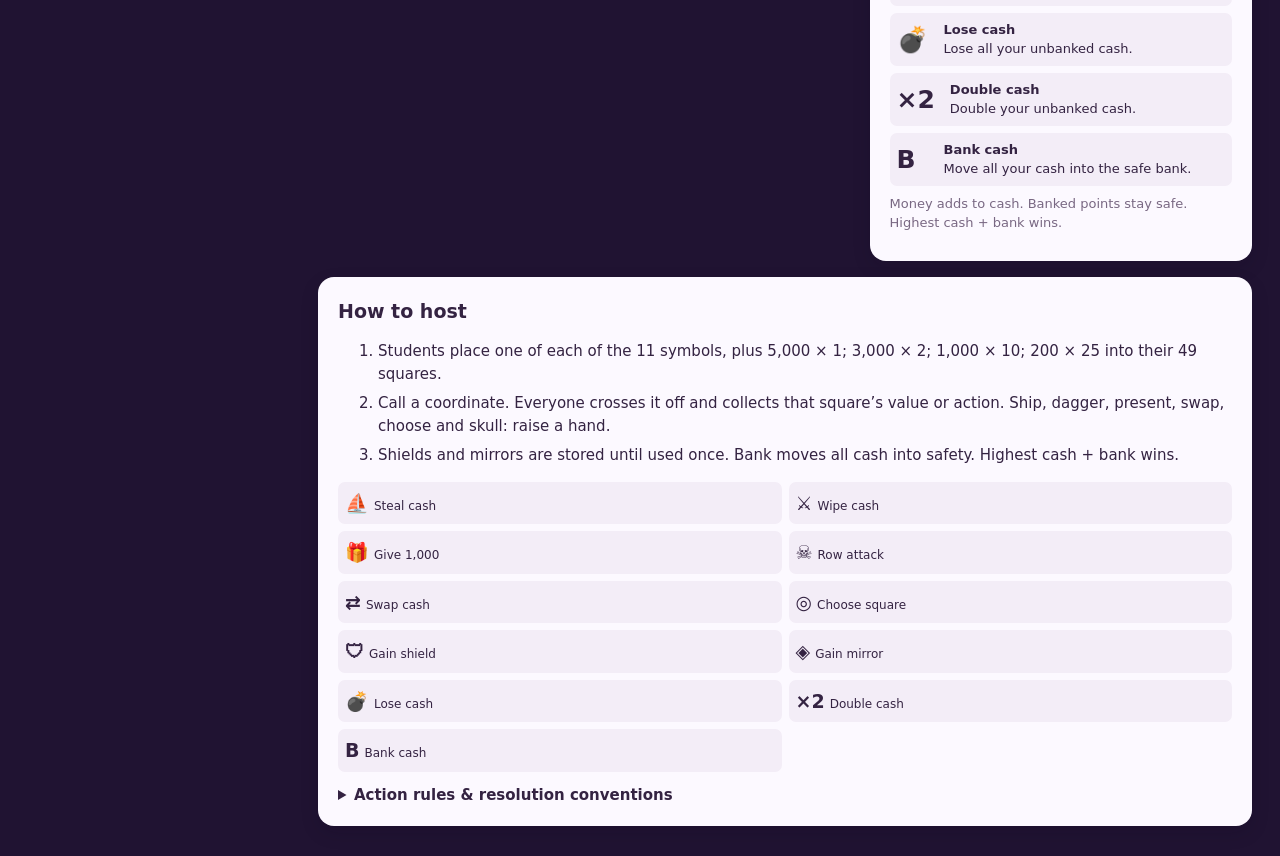
==== commit 4eba412a: "Validate whole game rounds and keep accessible targets within range" ====
--- a/docs/class-games/index.html
+++ b/docs/class-games/index.html
@@ -25,7 +25,7 @@
 const products=[...new Set(Array.from({length:12},(_,a)=>Array.from({length:12},(_,b)=>(a+1)*(b+1))).flat())].sort((a,b)=>a-b);
 function fact(n,r=Math.random){const f=[];for(let a=1;a<=12;a++)if(n%a===0&&n/a<=12)f.push([a,n/a]);return f[Math.floor(r()*f.length)]}
 function targetPuzzle(level,r=Math.random){for(let trial=0;trial<200;trial++){const big=shuffle([25,50,75,100],r),nums=level==='easy'?Array.from({length:6},()=>1+Math.floor(r()*10)):[big[0],big[1],...Array.from({length:4},()=>1+Math.floor(r()*10))];const idx=shuffle([0,1,2,3,4,5],r).slice(0,level==='easy'?3:4);let value=nums[idx[0]],expr=String(value);for(const i of idx.slice(1)){const n=nums[i],op=Math.floor(r()*3);if(op===0){value+=n;expr='('+expr+' + '+n+')'}else if(op===1){value*=n;expr='('+expr+' × '+n+')'}else if(value>n){value-=n;expr='('+expr+' − '+n+')'}else{value+=n;expr='('+expr+' + '+n+')'}}if(value>=(level==='easy'?20:100)&&value<=(level==='easy'?100:999))return {nums,target:value,solution:expr+' = '+value}}
-return{nums:[25,50,2,3,4,6],target:250,solution:'50 × (3 + 2) = 250'}}
+if(level==='easy')return{nums:[2,3,4,5,6,7],target:20,solution:'(2 + 3) × 4 = 20'};return{nums:[25,50,2,3,4,6],target:250,solution:'50 × (3 + 2) = 250'}}
 const api={setTeacherCash,useTeacherDefence,addPickNames,teacherPlayer,callPirate,clone,shuffle,symbols,pirateTiles,pirateAction,rowAttack,defaults,planFleet,fish,weather,diceTurn,products,fact,targetPuzzle};if(typeof module!=='undefined')module.exports=api;else root.Games=api;
 })(typeof window==='undefined'?globalThis:window);
 </script><script>'use strict';
@@ -42,7 +42,7 @@
 function checkpoint(){(histories[mode]??=[]).push(G.clone(state()));if(histories[mode].length>60)histories[mode].shift()}
 function note(t){state().log.unshift(t);state().log=state().log.slice(0,60)}
 function change(fn){const before=G.clone(state());try{fn();(histories[mode]??=[]).push(before);if(histories[mode].length>60)histories[mode].shift();save();render()}catch(e){data.games[mode]=before;render();msg(e.message)}}
-function create(){const p=[],base={p,teacherOnly:true,teacherPlay:state()?.teacherPlay??false,log:['New game started.']};if(mode==='pirate')return {...base,p:[G.teacherPlayer(),...p],called:[],queue:[],board:G.shuffle(G.pirateTiles()),pending:null};if(mode==='cray'){const c={...G.defaults};for(const key of Object.keys(c)){const el=$('cfg_'+key);if(el){const n=+el.value;if(!Number.isInteger(n)||n<0||n>10000||(key==='days'&&(n<1||n>30))||(['boatCost','potCost','capacity'].includes(key)&&n<1))throw Error('Use valid whole-number settings (1–30 days; costs and capacity at least 1).');c[key]=n}}return {...base,c,day:1,phase:'plan',weather:'calm',die:null,p:p.map(x=>({...x,cash:c.cash,boats:c.boats,pots:c.pots,shallow:0,deep:0,income:0,lost:0})),records:[]}}if(mode==='risk')return {...base,round:1,limit:Math.max(1,Math.min(20,+($('riskRounds')?.value||5))),pot:0,die:null,ended:false};if(mode==='target')return {...base,puzzle:null,round:0,revealed:false,seconds:60,level:$('difficulty')?.value||'standard',awarded:[]};return {...base,called:[],current:null,revealed:false,cards:[]}}
+function create(){const p=[],base={p,teacherOnly:true,teacherPlay:state()?.teacherPlay??false,log:['New game started.']};if(mode==='pirate')return {...base,p:[G.teacherPlayer(),...p],called:[],queue:[],board:G.shuffle(G.pirateTiles()),pending:null};if(mode==='cray'){const c={...G.defaults};for(const key of Object.keys(c)){const el=$('cfg_'+key);if(el){const n=+el.value;if(!Number.isInteger(n)||n<0||n>10000||(key==='days'&&(n<1||n>30))||(['boatCost','potCost','capacity'].includes(key)&&n<1))throw Error('Use valid whole-number settings (1–30 days; costs and capacity at least 1).');c[key]=n}}return {...base,c,day:1,phase:'plan',weather:'calm',die:null,p:p.map(x=>({...x,cash:c.cash,boats:c.boats,pots:c.pots,shallow:0,deep:0,income:0,lost:0})),records:[]}}if(mode==='risk'){const limit=Number($('riskRounds')?.value||5);if(!Number.isInteger(limit)||limit<1||limit>20)throw Error('Choose a whole number of rounds from 1 to 20.');return {...base,round:1,limit,pot:0,die:null,ended:false}};if(mode==='target')return {...base,puzzle:null,round:0,revealed:false,seconds:60,level:$('difficulty')?.value||'standard',awarded:[]};return {...base,called:[],current:null,revealed:false,cards:[]}}
 function options(players,key='name'){return players.map((p,i)=>`<option value="${i}">${esc(p[key])}</option>`).join('')}
 function btn(id,text,cls='',disabled=false){return `<button id="${id}" class="${cls}" ${disabled?'disabled':''}>${text}</button>`}
 function hero(big,sub,cls=''){return `<section class="hero ${cls}"><div class="big">${big}</div><p class="subtitle">${sub}</p></section>`}
@@ -92,7 +92,7 @@
 function printCray(){const c=state().c;printHTML('<div class="sheet"><h1>Cray Pots · season ledger</h1><p>Team: ____________________</p><p>Start: $'+c.cash+', '+c.boats+' boats, '+c.pots+' pots. Boats: $'+c.boatCost+' each. Pots: $'+c.potCost+' each. Capacity: '+c.capacity+' deployed pots per boat.</p><p>Before each roll: buy with opening cash, then choose shallow/deep placement. Stored pots are safe. 1–3 calm; 4 repeat last weather (start calm); 5–6 storm.</p><p>Calm: shallow $'+c.shallowGood+'/pot, deep $'+c.deepGood+'/pot. Storm: shallow $'+c.shallowBad+'/pot; deep pots lost with no income.</p><table><tr>'+['Day','Opening $','Buy boats','Buy pots','Cost $','Shallow','Deep','Weather','Income $','Pots left','Closing $'].map(x=>'<th>'+x+'</th>').join('')+'</tr>'+Array.from({length:c.days},(_,i)=>'<tr><td>'+(i+1)+'</td>'+Array(10).fill('<td></td>').join('')+'</tr>').join('')+'</table><p>Closing cash = opening cash − purchase cost + income.</p><h2>Final value</h2><p>Cash ______ + boats ______ × $'+c.boatCost+' + pots ______ × $'+c.potCost+' = ______</p></div>')}
 function printBingo(){const cards=state().cards;let html='';for(let start=0;start<cards.length;start+=6){html+='<div class="sheet"><h1>Multiplication Bingo</h1><p>Mark the answer to each fact. Complete a row, column or diagonal, then call Bingo.</p><div class="cardsprint">'+cards.slice(start,start+6).map((card,j)=>'<div class="bcard"><h2>Card '+(start+j+1)+'</h2><p>Name: __________________</p><table>'+Array.from({length:3},(_,r)=>'<tr>'+card.slice(r*3,r*3+3).map(n=>'<td>'+n+'</td>').join('')+'</tr>').join('')+'</table></div>').join('')+'</div></div>'}printHTML(html)}
 function exportCSV(){const s=state(),quote=x=>'"'+String(x).replaceAll('"','""')+'"';let rows;if(mode==='pirate')rows=[['Name','Class row','Cash','Bank','Total','Shields','Mirrors'],...s.p.map(p=>[p.name,p.row,p.cash,p.bank,p.cash+p.bank,p.shield,p.mirror])];else if(mode==='cray')rows=[['Day','Name','Weather','Die','Cash','Boats','Pots','Shallow','Deep','Income','Lost','Net worth'],...s.records.flatMap(r=>r.teams.map(p=>[r.day,p.name,r.weather,r.die,p.cash,p.boats,p.pots,p.shallow,p.deep,p.income,p.lost,p.cash+p.boats*s.c.boatCost+p.pots*s.c.potCost]))];else if(mode==='bingo')rows=[['Call','Product'],...s.called.map((n,i)=>[i+1,n])];else rows=[['Name','Score'],...s.p.map(p=>[p.name,p.score])];const csv=rows.map(r=>r.map(quote).join(',')).join('\n'),url=URL.createObjectURL(new Blob([csv],{type:'text/csv;charset=utf-8'})),a=document.createElement('a');a.href=url;a.download=mode+'-results.csv';a.click();setTimeout(()=>URL.revokeObjectURL(url),1000)}
-$('newGame').onclick=()=>{try{const fresh=create();stopTimer();if(state())checkpoint();data.games[mode]=fresh;save();render()}catch(e){msg(e.message)}};
+$('newGame').onclick=()=>{try{const fresh=create();$('message').textContent='';stopTimer();if(state())checkpoint();data.games[mode]=fresh;save();render()}catch(e){msg(e.message)}};
 $('undo').onclick=()=>{stopTimer();const h=histories[mode];if(h?.length){data.games[mode]=h.pop();save();render()}};
 $('project').onclick=()=>document.body.classList.add('project');$('exitProject').onclick=()=>document.body.classList.remove('project');$('export').onclick=exportCSV;
 
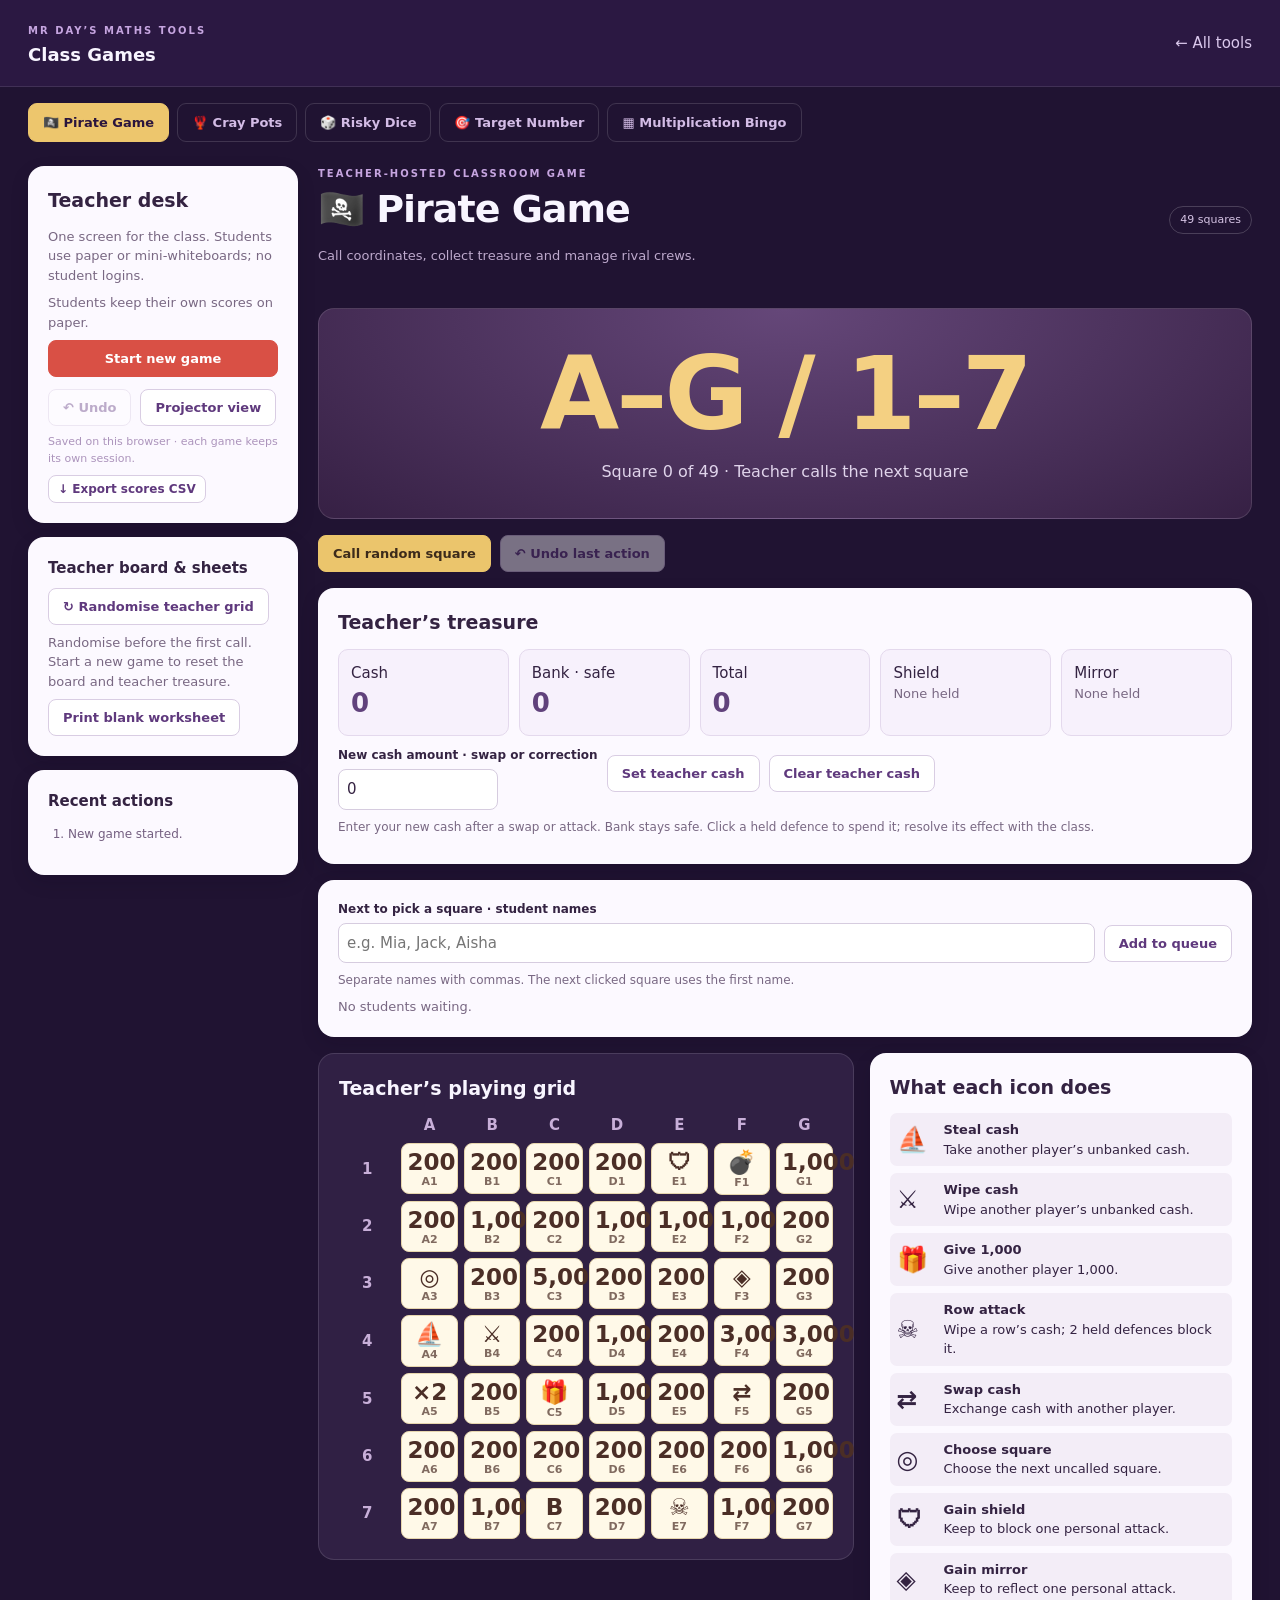
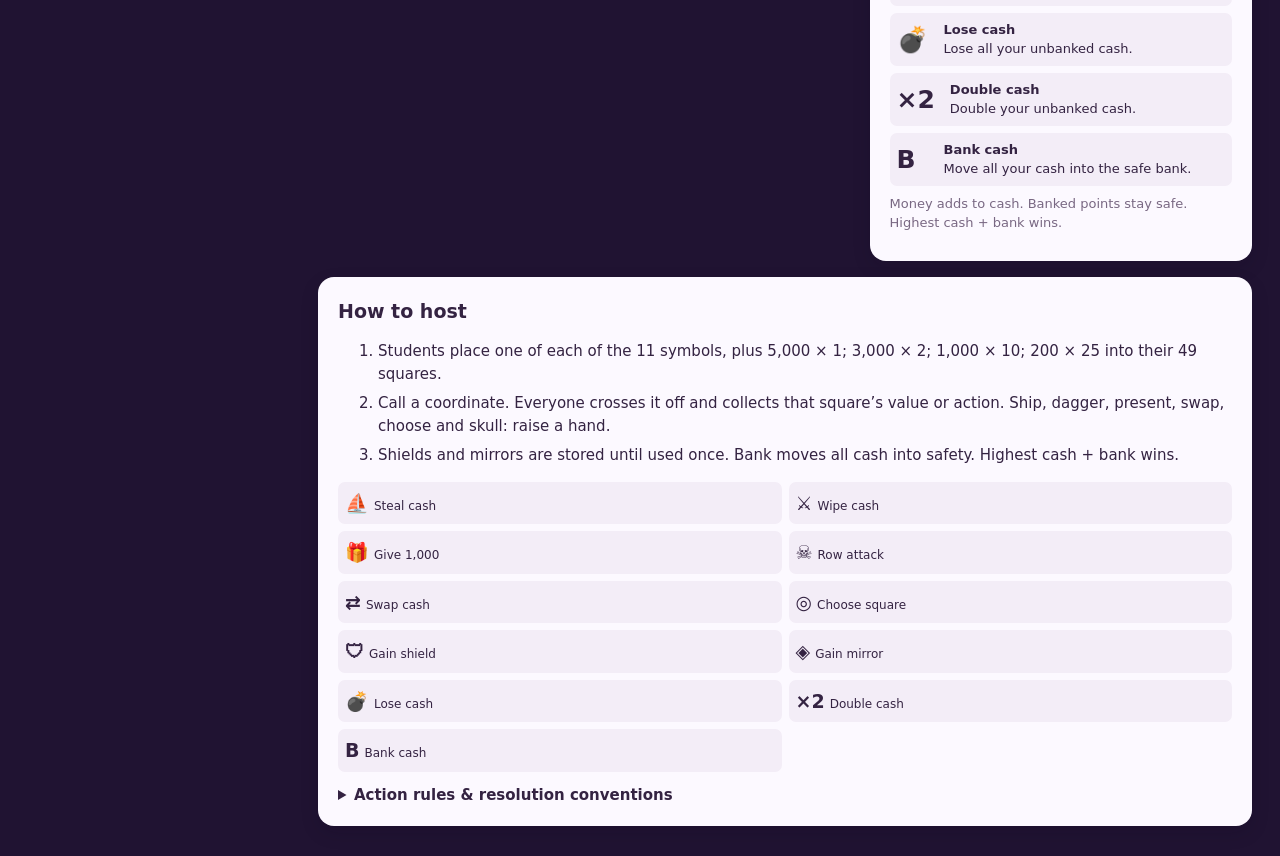
==== commit d7f33a05: "Use Mr. Day's Maths Tools consistently across the site" ====
--- a/docs/class-games/index.html
+++ b/docs/class-games/index.html
@@ -1,4 +1,4 @@
-<!doctype html><html lang="en"><head><meta charset="utf-8"><meta name="viewport" content="width=device-width,initial-scale=1"><title>Class Games · Mr Day’s Maths Tools</title><meta name="description" content="Teacher-hosted Pirate Game, Cray Pots, Risky Dice, Target Number and Multiplication Bingo."><style>
+<!doctype html><html lang="en"><head><meta charset="utf-8"><meta name="viewport" content="width=device-width,initial-scale=1"><title>Class Games · Mr. Day's Maths Tools</title><meta name="description" content="Teacher-hosted Pirate Game, Cray Pots, Risky Dice, Target Number and Multiplication Bingo."><style>
 *{box-sizing:border-box}body{margin:0;color:#f8f5ff;background:#201332;font:15px/1.5 system-ui,sans-serif}header{padding:18px 28px;background:#2b1842;border-bottom:1px solid #ffffff1b;display:flex;justify-content:space-between;align-items:center;gap:12px}header a{color:#dac8ec;text-decoration:none}header b{display:block;font-size:18px}.eyebrow{font-size:10px;letter-spacing:2px;font-weight:800;color:#c6a5e0}nav{display:flex;gap:8px;padding:16px 28px;flex-wrap:wrap}nav a{color:#d3bce6;border:1px solid #ffffff24;border-radius:9px;text-decoration:none;padding:9px 14px;font-size:13px;font-weight:650}nav a.active{color:#2a153d;background:#edc66d;border-color:#edc66d}main{max-width:1500px;margin:auto;padding:8px 28px 30px;display:grid;grid-template-columns:270px minmax(0,1fr);gap:20px}aside{display:flex;flex-direction:column;gap:14px}.panel{background:#fcf9ff;color:#342342;border-radius:16px;padding:20px;box-shadow:0 7px 18px #11091e25}.darkpanel{background:#302044;border:1px solid #ffffff20;border-radius:16px;padding:20px}h1{font-size:38px;letter-spacing:-1px;margin:0}h2{font-size:19px;margin:0 0 12px}h3{font-size:15px;margin:0 0 8px}p{margin:8px 0}.muted{color:#bda9cc;font-size:13px}.panel .muted{color:#796883}.tiny{font-size:12px}label{display:block;font-size:12px;font-weight:700;margin:10px 0 5px}input,select,textarea{font:inherit;border-radius:8px;border:1px solid #d6ccdf;padding:8px;background:#fff;color:#362443;max-width:100%}input[type=number]{width:100px}textarea{width:100%;resize:vertical;min-height:100px}select{max-width:100%}button{font:700 13px system-ui;padding:10px 14px;border:1px solid #d9cde3;border-radius:8px;cursor:pointer;color:#5f397d;background:#fff}button:hover{background:#f2eaf8}button.primary{background:#d95045;border-color:#d95045;color:#fff}button.gold{background:#ebc56c;border-color:#ebc56c;color:#3c2b1b}button:disabled{opacity:.4;cursor:default}button.small{padding:6px 9px;font-size:12px}button:focus-visible,input:focus-visible,select:focus-visible,a:focus-visible,summary:focus-visible{outline:3px solid #35b8cd;outline-offset:3px}.row{display:flex;gap:9px;align-items:center;flex-wrap:wrap}.stack{display:flex;flex-direction:column;gap:16px}.heading{display:flex;align-items:center;justify-content:space-between;gap:14px;margin-bottom:18px}.chip{font-size:11px;border:1px solid #ffffff30;border-radius:20px;padding:5px 10px;color:#d6c4e5}.hero{border-radius:16px;padding:26px;min-height:185px;text-align:center;background:radial-gradient(ellipse at top,#654779,#362044);border:1px solid #ffffff20;position:relative;overflow:hidden}.hero.ocean{background:linear-gradient(160deg,#2f8f9f,#17385e)}.hero .big{font-size:clamp(62px,8vw,110px);font-weight:850;line-height:1.15;letter-spacing:-3px;color:#f4d082}.hero .subtitle{color:#e0d4eb;font-size:16px}.hero .dice{font-size:100px}.grid{display:grid;grid-template-columns:repeat(8,1fr);gap:6px}.grid button{min-width:0;aspect-ratio:1.2;font-size:clamp(15px,2vw,23px);padding:5px;background:#fff9e8;color:#4b2e26;border-color:#e7d6ad}.grid button.called{background:#6e597b;color:#d8c9e2;border-color:#8e78a0}.grid button.last{background:#edbe5d;color:#33203c;opacity:1;outline:3px solid #fff}.axis{text-align:center;font-weight:800;align-self:center;color:#c8afd9}.split{display:grid;grid-template-columns:1fr 1fr;gap:16px}.scroll{overflow:auto}table{border-collapse:collapse;width:100%;font-size:13px}th{text-align:left;color:#786684;font-size:11px;text-transform:uppercase;letter-spacing:.5px}td,th{padding:10px 8px;border-bottom:1px solid #e7deed}td input{width:68px!important;padding:6px}td select{padding:6px}.leader{display:grid;grid-template-columns:repeat(auto-fit,minmax(150px,1fr));gap:10px}.team{border:1px solid #e4d9ed;border-radius:10px;padding:12px;background:#f7f1fc}.team b{display:block;font-size:26px;color:#61427c}.team.bank{background:#e5f4e9}.team.out{opacity:.6}.rules li{margin:7px 0}.rules table{font-size:12px}.rules summary{cursor:pointer;font-weight:700}.rules details{margin-top:12px}.notice{padding:12px;background:#fff0c9;border-radius:9px;color:#6f4d17;font-size:13px}.log{max-height:170px;overflow:auto;font-size:12px;color:#745f81;padding-left:20px}.pool{display:flex;flex-wrap:wrap;gap:7px}.ball{padding:6px 10px;border-radius:7px;background:#eee5f7;color:#6b458a;font-weight:700}.ball.used{background:#5f397d;color:white}.numbers{display:flex;justify-content:center;gap:12px;flex-wrap:wrap;margin:16px 0}.tile{font-size:32px;background:#fff6df;color:#4a3156;border-radius:10px;padding:12px;min-width:65px;font-weight:800}.solution{background:#e8e0f0;color:#47245f;padding:16px;border-radius:10px;font-size:23px}.weather{font-size:54px}.fullwidth{width:100%}.setupgrid{display:grid;grid-template-columns:1fr 1fr;gap:5px}.setupgrid input{width:100%}.danger{color:#af3e38}#message{position:fixed;bottom:20px;left:50%;transform:translateX(-50%);z-index:20;max-width:90vw;background:#fff0cc;color:#4e3426;padding:14px 22px;border:1px solid #dfb865;border-radius:12px;box-shadow:0 8px 30px #0005}#message:empty{display:none}.project aside,.project header,.project nav,.project .teacherOnly{display:none}.project main{grid-template-columns:1fr;max-width:1400px}.project h1{font-size:44px}#printArea{display:none}.saved{font-size:11px;color:#ac94bc}.rulekey{display:grid;grid-template-columns:1fr 1fr;gap:7px;font-size:12px}.rulekey div{background:#f3edf7;border-radius:7px;padding:7px}.rulekey b{font-size:19px;margin-right:5px}#exitProject{display:none}.project #exitProject{display:block;position:fixed;right:15px;top:12px;z-index:12}button.flash{animation:flash .3s ease}@keyframes flash{50%{transform:scale(1.08)}}@media(max-width:1000px){main{grid-template-columns:230px 1fr}.split{grid-template-columns:1fr}h1{font-size:30px}}@media(max-width:720px){main{grid-template-columns:1fr;padding:12px}header,nav{padding:14px}aside{order:2}.heading{align-items:flex-start}h1{font-size:28px}.grid{gap:3px}.grid button{aspect-ratio:1}.hero{padding:18px}}@media(prefers-reduced-motion:reduce){button.flash{animation:none}}@media print{@page{size:A4;margin:12mm}body{background:white;color:#222}body>*{display:none!important}#printArea{display:block!important;font:12px system-ui;color:#222}#printArea table{table-layout:fixed}#printArea td,#printArea th{border:1px solid #777;height:30px;text-align:center;color:#222}#printArea .sheet{break-after:page}#printArea .sheet:last-child{break-after:auto}#printArea h1{font-size:23px}#printArea h2{font-size:18px}#printArea .cardsprint{display:grid;grid-template-columns:1fr 1fr;gap:18px}#printArea .bcard{break-inside:avoid}#printArea .bcard td{height:45px;font-size:18px}}
 .pirate-board-layout{display:grid;grid-template-columns:minmax(0,1.4fr) minmax(280px,1fr);gap:16px;align-items:start}.pirate-key .rulekey{grid-template-columns:1fr}.pirate-key .rulekey div{display:flex;gap:10px;align-items:center;font-size:13px}.pirate-key .rulekey b{min-width:32px;font-size:25px}.grid button small{display:block;font-size:11px;opacity:.7}.grid button.called{opacity:.65;text-decoration:line-through}.grid button.last{opacity:1}.teacher-score .leader{grid-template-columns:repeat(5,1fr)}.project .hero{min-height:0;padding:12px}.project .hero .big{font-size:54px}.project .pirate-ledger{display:block}.project .pirate-key .rulekey div{font-size:14px}.project .heading{margin-top:35px}@media(max-width:900px){.pirate-board-layout{grid-template-columns:1fr}.teacher-score .leader{grid-template-columns:repeat(3,1fr)}}
 .paper-play .student-scores{display:none}.weather-scene{height:230px;position:relative;overflow:hidden;border-radius:16px;background:linear-gradient(#81d1ec 65%,#257d9b 65%);text-align:center;color:#143c54}.weather-sky{font-size:65px;line-height:1.2}.weather-boat{font-size:60px;position:absolute;left:42%;bottom:45px;animation:boatBob 3s ease-in-out infinite}.weather-waves{position:absolute;bottom:20px;left:-5%;width:110%;font-size:50px;color:#b5f0ff;animation:waveDrift 3s ease-in-out infinite}.weather-scene strong{position:absolute;bottom:5px;left:0;right:0;background:#123a58d9;color:white;padding:7px;font-size:17px}.weather-scene.storm{background:linear-gradient(#354356 65%,#17384d 65%)}.storm .weather-boat{animation-duration:.7s}.storm .weather-sky{color:#ffe678;animation:stormFlash 3s infinite}.revealing .weather-sky{animation:forecastSpin .4s linear infinite}.revealing{filter:saturate(.7)}@keyframes boatBob{50%{transform:translateY(8px) rotate(6deg)}}@keyframes waveDrift{50%{transform:translateX(25px)}}@keyframes stormFlash{0%,92%,100%{opacity:1}94%,98%{opacity:.35}}@keyframes forecastSpin{50%{transform:translateX(35px);opacity:.4}}@media(prefers-reduced-motion:reduce){.weather-scene *{animation:none!important}}
@@ -48,7 +48,7 @@
 function hero(big,sub,cls=''){return `<section class="hero ${cls}"><div class="big">${big}</div><p class="subtitle">${sub}</p></section>`}
 function scorecards(p,key='score'){return `<div class="leader">${[...p].sort((a,b)=>b[key]-a[key]).map(x=>`<div class="team"><span>${esc(x.name)}</span><b>${fmt(x[key])}</b></div>`).join('')}</div>`}
 function hook(id,fn){$(id)?.addEventListener('click',fn)}
-function render(){const s=state();document.body.classList.add('paper-play');document.body.dataset.game=mode;$('title').textContent=games[mode][0]+' '+games[mode][1];document.title=games[mode][1]+' · Mr Day’s Maths Tools';$('description').textContent=games[mode][2];$('badge').textContent=mode==='cray'?s.c.days+'-day season':mode==='risk'?s.limit+' rounds':games[mode][3];$('nav').innerHTML=Object.entries(games).map(([k,v])=>`<a href="#${k}" class="${k===mode?'active':''}">${v[0]} ${v[1]}</a>`).join('');$('undo').disabled=!(histories[mode]?.length);$('log').innerHTML=s.log.map(x=>'<li>'+esc(x)+'</li>').join('');({pirate:renderPirate,cray:renderCray,risk:renderRisk,target:renderTarget,bingo:renderBingo}[mode])();renderPlayOptions();save()}
+function render(){const s=state();document.body.classList.add('paper-play');document.body.dataset.game=mode;$('title').textContent=games[mode][0]+' '+games[mode][1];document.title=games[mode][1]+' · Mr. Day\'s Maths Tools';$('description').textContent=games[mode][2];$('badge').textContent=mode==='cray'?s.c.days+'-day season':mode==='risk'?s.limit+' rounds':games[mode][3];$('nav').innerHTML=Object.entries(games).map(([k,v])=>`<a href="#${k}" class="${k===mode?'active':''}">${v[0]} ${v[1]}</a>`).join('');$('undo').disabled=!(histories[mode]?.length);$('log').innerHTML=s.log.map(x=>'<li>'+esc(x)+'</li>').join('');({pirate:renderPirate,cray:renderCray,risk:renderRisk,target:renderTarget,bingo:renderBingo}[mode])();renderPlayOptions();save()}
 function renderPlayOptions(){const s=state();$('playOptions').innerHTML=`<p class="muted">Students keep their own scores on paper.</p>${mode==='cray'?`<label><input id="teacherPlays" type="checkbox" ${s.teacherPlay?'checked':''} ${s.phase!=='plan'||s.day!==1?'disabled':''}> Teacher plays too</label><p class="muted tiny">Choose before day 1.</p>`:''}`;if($('teacherPlays'))$('teacherPlays').onchange=()=>{const play=$('teacherPlays').checked;change(()=>s.teacherPlay=play)};$('export').hidden=mode!=='pirate'&&!(mode==='cray'&&s.teacherPlay);}
 function crayParticipants(s){return s.p.filter(p=>p.teacher&&s.teacherPlay)}
 function tileLabel(tile){return typeof tile==='number'?fmt(tile):G.symbols.find(x=>x[0]===tile)?.[1]||'?'}
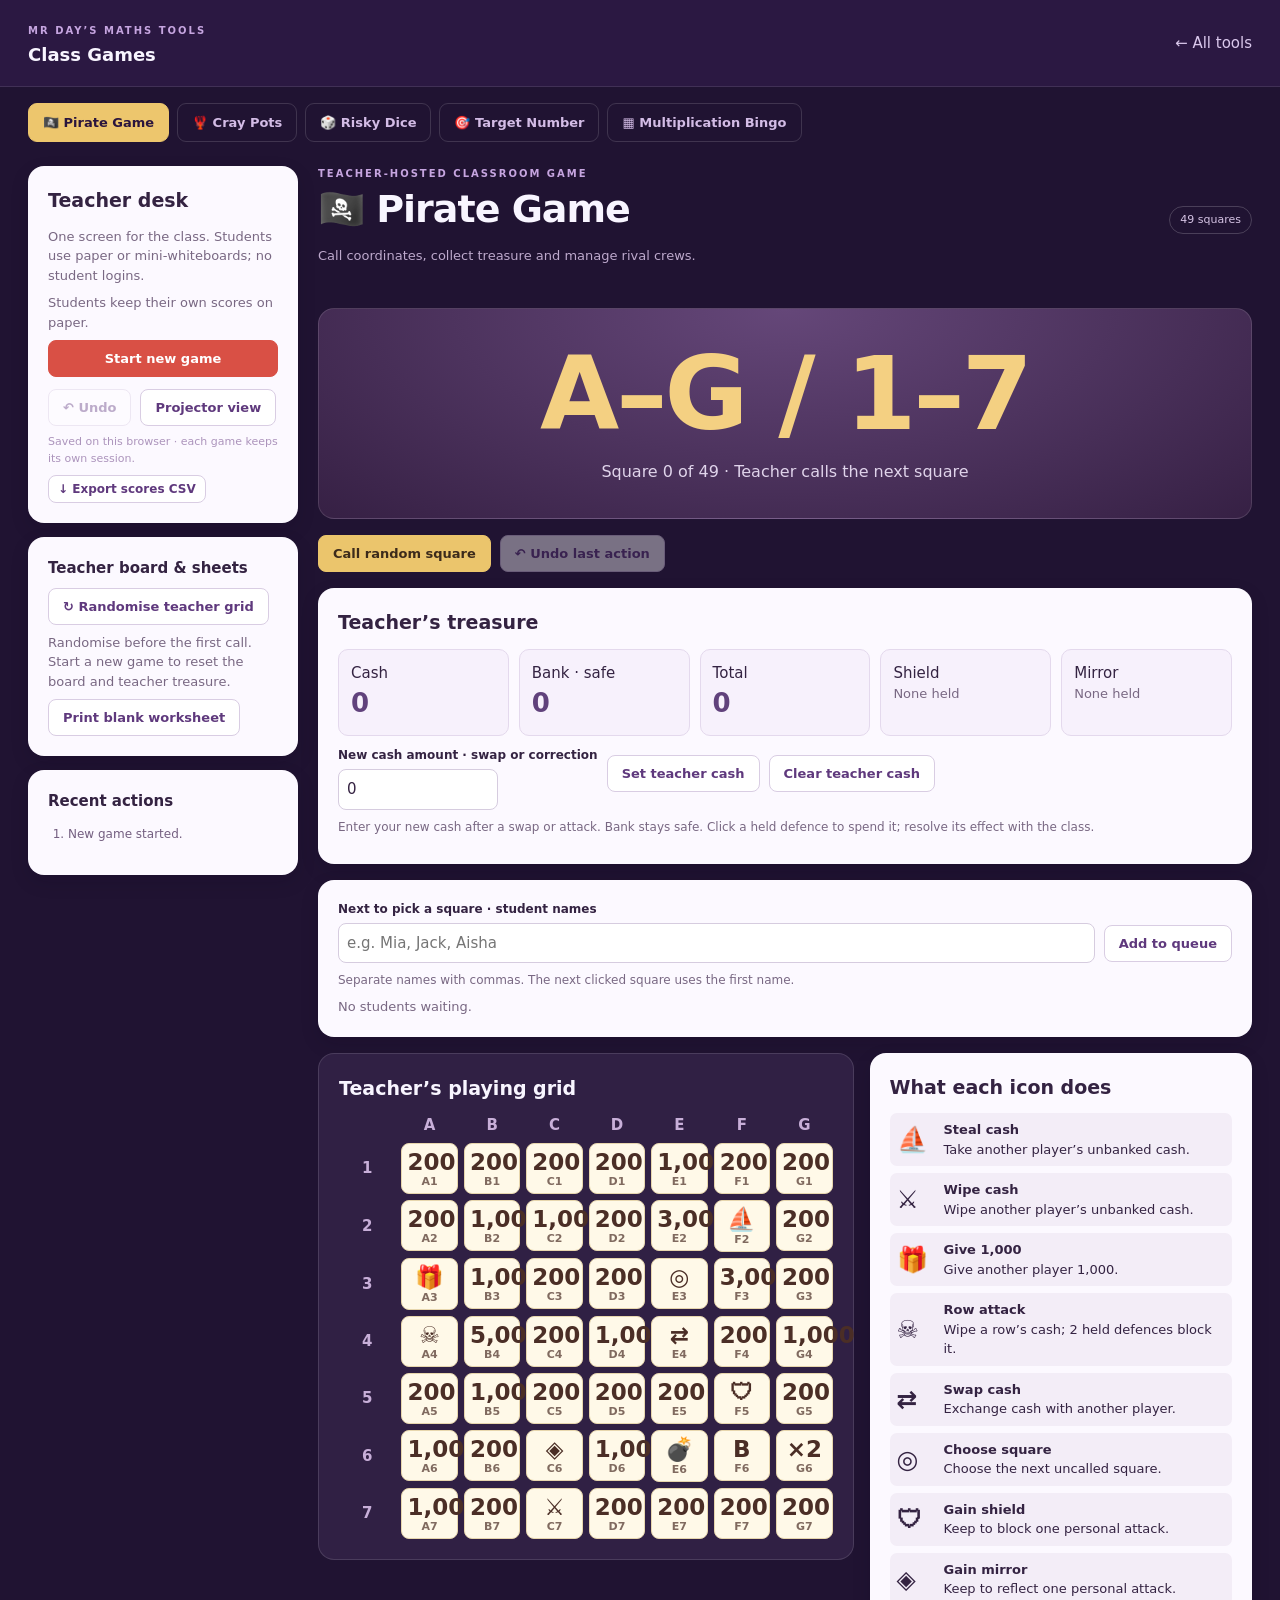
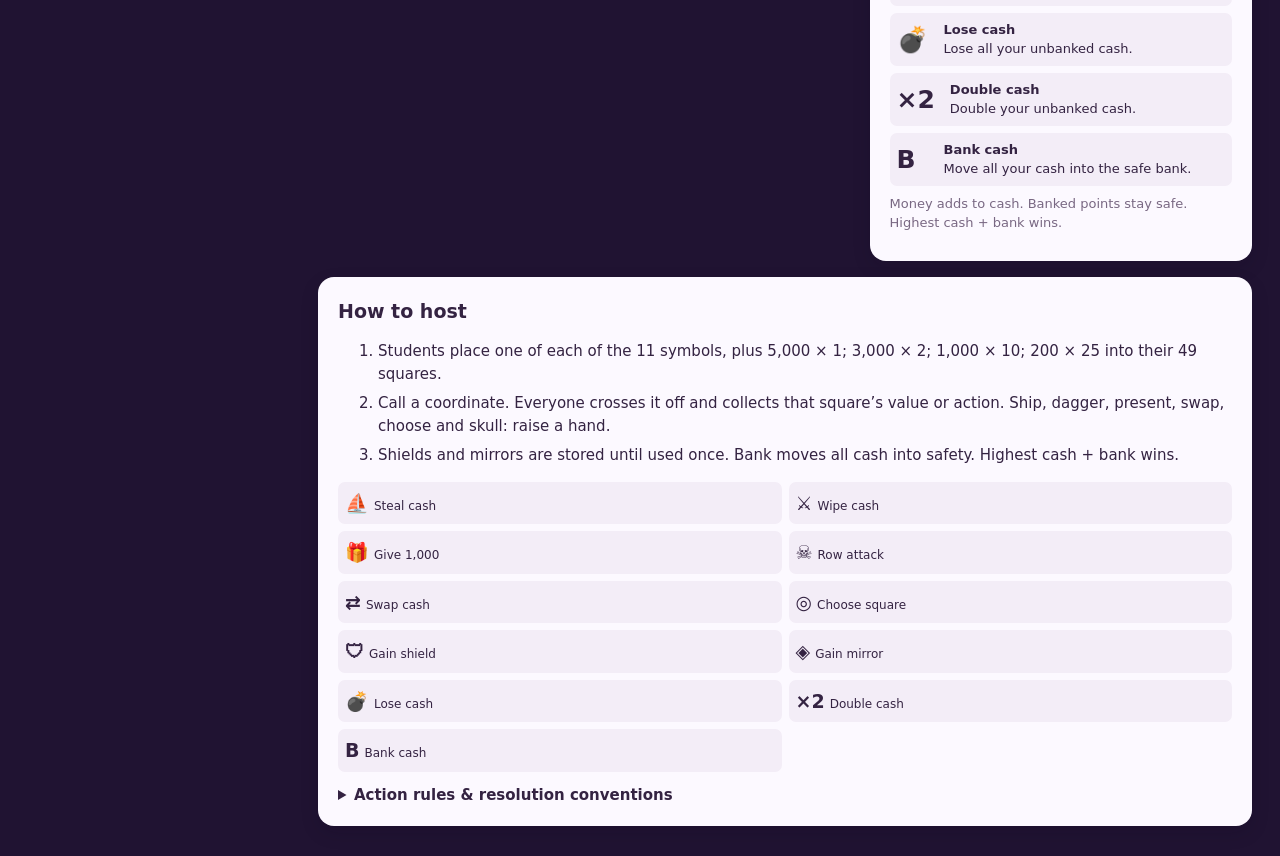
==== commit 6c0e9e6b: "Add four classroom labs and improve teaching controls, notation, exports and investigations" ====
--- a/docs/class-games/index.html
+++ b/docs/class-games/index.html
@@ -1,4 +1,4 @@
-<!doctype html><html lang="en"><head><meta charset="utf-8"><meta name="viewport" content="width=device-width,initial-scale=1"><title>Class Games · Mr. Day's Maths Tools</title><meta name="description" content="Teacher-hosted Pirate Game, Cray Pots, Risky Dice, Target Number and Multiplication Bingo."><style>
+<!doctype html><html lang="en"><head><meta charset="utf-8"><meta name="viewport" content="width=device-width,initial-scale=1"><title>Class Games · Maths Tools</title><meta name="description" content="Teacher-hosted Pirate Game, Cray Pots, Risky Dice, Target Number and Multiplication Bingo."><style>
 *{box-sizing:border-box}body{margin:0;color:#f8f5ff;background:#201332;font:15px/1.5 system-ui,sans-serif}header{padding:18px 28px;background:#2b1842;border-bottom:1px solid #ffffff1b;display:flex;justify-content:space-between;align-items:center;gap:12px}header a{color:#dac8ec;text-decoration:none}header b{display:block;font-size:18px}.eyebrow{font-size:10px;letter-spacing:2px;font-weight:800;color:#c6a5e0}nav{display:flex;gap:8px;padding:16px 28px;flex-wrap:wrap}nav a{color:#d3bce6;border:1px solid #ffffff24;border-radius:9px;text-decoration:none;padding:9px 14px;font-size:13px;font-weight:650}nav a.active{color:#2a153d;background:#edc66d;border-color:#edc66d}main{max-width:1500px;margin:auto;padding:8px 28px 30px;display:grid;grid-template-columns:270px minmax(0,1fr);gap:20px}aside{display:flex;flex-direction:column;gap:14px}.panel{background:#fcf9ff;color:#342342;border-radius:16px;padding:20px;box-shadow:0 7px 18px #11091e25}.darkpanel{background:#302044;border:1px solid #ffffff20;border-radius:16px;padding:20px}h1{font-size:38px;letter-spacing:-1px;margin:0}h2{font-size:19px;margin:0 0 12px}h3{font-size:15px;margin:0 0 8px}p{margin:8px 0}.muted{color:#bda9cc;font-size:13px}.panel .muted{color:#796883}.tiny{font-size:12px}label{display:block;font-size:12px;font-weight:700;margin:10px 0 5px}input,select,textarea{font:inherit;border-radius:8px;border:1px solid #d6ccdf;padding:8px;background:#fff;color:#362443;max-width:100%}input[type=number]{width:100px}textarea{width:100%;resize:vertical;min-height:100px}select{max-width:100%}button{font:700 13px system-ui;padding:10px 14px;border:1px solid #d9cde3;border-radius:8px;cursor:pointer;color:#5f397d;background:#fff}button:hover{background:#f2eaf8}button.primary{background:#d95045;border-color:#d95045;color:#fff}button.gold{background:#ebc56c;border-color:#ebc56c;color:#3c2b1b}button:disabled{opacity:.4;cursor:default}button.small{padding:6px 9px;font-size:12px}button:focus-visible,input:focus-visible,select:focus-visible,a:focus-visible,summary:focus-visible{outline:3px solid #35b8cd;outline-offset:3px}.row{display:flex;gap:9px;align-items:center;flex-wrap:wrap}.stack{display:flex;flex-direction:column;gap:16px}.heading{display:flex;align-items:center;justify-content:space-between;gap:14px;margin-bottom:18px}.chip{font-size:11px;border:1px solid #ffffff30;border-radius:20px;padding:5px 10px;color:#d6c4e5}.hero{border-radius:16px;padding:26px;min-height:185px;text-align:center;background:radial-gradient(ellipse at top,#654779,#362044);border:1px solid #ffffff20;position:relative;overflow:hidden}.hero.ocean{background:linear-gradient(160deg,#2f8f9f,#17385e)}.hero .big{font-size:clamp(62px,8vw,110px);font-weight:850;line-height:1.15;letter-spacing:-3px;color:#f4d082}.hero .subtitle{color:#e0d4eb;font-size:16px}.hero .dice{font-size:100px}.grid{display:grid;grid-template-columns:repeat(8,1fr);gap:6px}.grid button{min-width:0;aspect-ratio:1.2;font-size:clamp(15px,2vw,23px);padding:5px;background:#fff9e8;color:#4b2e26;border-color:#e7d6ad}.grid button.called{background:#6e597b;color:#d8c9e2;border-color:#8e78a0}.grid button.last{background:#edbe5d;color:#33203c;opacity:1;outline:3px solid #fff}.axis{text-align:center;font-weight:800;align-self:center;color:#c8afd9}.split{display:grid;grid-template-columns:1fr 1fr;gap:16px}.scroll{overflow:auto}table{border-collapse:collapse;width:100%;font-size:13px}th{text-align:left;color:#786684;font-size:11px;text-transform:uppercase;letter-spacing:.5px}td,th{padding:10px 8px;border-bottom:1px solid #e7deed}td input{width:68px!important;padding:6px}td select{padding:6px}.leader{display:grid;grid-template-columns:repeat(auto-fit,minmax(150px,1fr));gap:10px}.team{border:1px solid #e4d9ed;border-radius:10px;padding:12px;background:#f7f1fc}.team b{display:block;font-size:26px;color:#61427c}.team.bank{background:#e5f4e9}.team.out{opacity:.6}.rules li{margin:7px 0}.rules table{font-size:12px}.rules summary{cursor:pointer;font-weight:700}.rules details{margin-top:12px}.notice{padding:12px;background:#fff0c9;border-radius:9px;color:#6f4d17;font-size:13px}.log{max-height:170px;overflow:auto;font-size:12px;color:#745f81;padding-left:20px}.pool{display:flex;flex-wrap:wrap;gap:7px}.ball{padding:6px 10px;border-radius:7px;background:#eee5f7;color:#6b458a;font-weight:700}.ball.used{background:#5f397d;color:white}.numbers{display:flex;justify-content:center;gap:12px;flex-wrap:wrap;margin:16px 0}.tile{font-size:32px;background:#fff6df;color:#4a3156;border-radius:10px;padding:12px;min-width:65px;font-weight:800}.solution{background:#e8e0f0;color:#47245f;padding:16px;border-radius:10px;font-size:23px}.weather{font-size:54px}.fullwidth{width:100%}.setupgrid{display:grid;grid-template-columns:1fr 1fr;gap:5px}.setupgrid input{width:100%}.danger{color:#af3e38}#message{position:fixed;bottom:20px;left:50%;transform:translateX(-50%);z-index:20;max-width:90vw;background:#fff0cc;color:#4e3426;padding:14px 22px;border:1px solid #dfb865;border-radius:12px;box-shadow:0 8px 30px #0005}#message:empty{display:none}.project aside,.project header,.project nav,.project .teacherOnly{display:none}.project main{grid-template-columns:1fr;max-width:1400px}.project h1{font-size:44px}#printArea{display:none}.saved{font-size:11px;color:#ac94bc}.rulekey{display:grid;grid-template-columns:1fr 1fr;gap:7px;font-size:12px}.rulekey div{background:#f3edf7;border-radius:7px;padding:7px}.rulekey b{font-size:19px;margin-right:5px}#exitProject{display:none}.project #exitProject{display:block;position:fixed;right:15px;top:12px;z-index:12}button.flash{animation:flash .3s ease}@keyframes flash{50%{transform:scale(1.08)}}@media(max-width:1000px){main{grid-template-columns:230px 1fr}.split{grid-template-columns:1fr}h1{font-size:30px}}@media(max-width:720px){main{grid-template-columns:1fr;padding:12px}header,nav{padding:14px}aside{order:2}.heading{align-items:flex-start}h1{font-size:28px}.grid{gap:3px}.grid button{aspect-ratio:1}.hero{padding:18px}}@media(prefers-reduced-motion:reduce){button.flash{animation:none}}@media print{@page{size:A4;margin:12mm}body{background:white;color:#222}body>*{display:none!important}#printArea{display:block!important;font:12px system-ui;color:#222}#printArea table{table-layout:fixed}#printArea td,#printArea th{border:1px solid #777;height:30px;text-align:center;color:#222}#printArea .sheet{break-after:page}#printArea .sheet:last-child{break-after:auto}#printArea h1{font-size:23px}#printArea h2{font-size:18px}#printArea .cardsprint{display:grid;grid-template-columns:1fr 1fr;gap:18px}#printArea .bcard{break-inside:avoid}#printArea .bcard td{height:45px;font-size:18px}}
 .pirate-board-layout{display:grid;grid-template-columns:minmax(0,1.4fr) minmax(280px,1fr);gap:16px;align-items:start}.pirate-key .rulekey{grid-template-columns:1fr}.pirate-key .rulekey div{display:flex;gap:10px;align-items:center;font-size:13px}.pirate-key .rulekey b{min-width:32px;font-size:25px}.grid button small{display:block;font-size:11px;opacity:.7}.grid button.called{opacity:.65;text-decoration:line-through}.grid button.last{opacity:1}.teacher-score .leader{grid-template-columns:repeat(5,1fr)}.project .hero{min-height:0;padding:12px}.project .hero .big{font-size:54px}.project .pirate-ledger{display:block}.project .pirate-key .rulekey div{font-size:14px}.project .heading{margin-top:35px}@media(max-width:900px){.pirate-board-layout{grid-template-columns:1fr}.teacher-score .leader{grid-template-columns:repeat(3,1fr)}}
 .paper-play .student-scores{display:none}.weather-scene{height:230px;position:relative;overflow:hidden;border-radius:16px;background:linear-gradient(#81d1ec 65%,#257d9b 65%);text-align:center;color:#143c54}.weather-sky{font-size:65px;line-height:1.2}.weather-boat{font-size:60px;position:absolute;left:42%;bottom:45px;animation:boatBob 3s ease-in-out infinite}.weather-waves{position:absolute;bottom:20px;left:-5%;width:110%;font-size:50px;color:#b5f0ff;animation:waveDrift 3s ease-in-out infinite}.weather-scene strong{position:absolute;bottom:5px;left:0;right:0;background:#123a58d9;color:white;padding:7px;font-size:17px}.weather-scene.storm{background:linear-gradient(#354356 65%,#17384d 65%)}.storm .weather-boat{animation-duration:.7s}.storm .weather-sky{color:#ffe678;animation:stormFlash 3s infinite}.revealing .weather-sky{animation:forecastSpin .4s linear infinite}.revealing{filter:saturate(.7)}@keyframes boatBob{50%{transform:translateY(8px) rotate(6deg)}}@keyframes waveDrift{50%{transform:translateX(25px)}}@keyframes stormFlash{0%,92%,100%{opacity:1}94%,98%{opacity:.35}}@keyframes forecastSpin{50%{transform:translateX(35px);opacity:.4}}@media(prefers-reduced-motion:reduce){.weather-scene *{animation:none!important}}
@@ -48,7 +48,7 @@
 function hero(big,sub,cls=''){return `<section class="hero ${cls}"><div class="big">${big}</div><p class="subtitle">${sub}</p></section>`}
 function scorecards(p,key='score'){return `<div class="leader">${[...p].sort((a,b)=>b[key]-a[key]).map(x=>`<div class="team"><span>${esc(x.name)}</span><b>${fmt(x[key])}</b></div>`).join('')}</div>`}
 function hook(id,fn){$(id)?.addEventListener('click',fn)}
-function render(){const s=state();document.body.classList.add('paper-play');document.body.dataset.game=mode;$('title').textContent=games[mode][0]+' '+games[mode][1];document.title=games[mode][1]+' · Mr. Day\'s Maths Tools';$('description').textContent=games[mode][2];$('badge').textContent=mode==='cray'?s.c.days+'-day season':mode==='risk'?s.limit+' rounds':games[mode][3];$('nav').innerHTML=Object.entries(games).map(([k,v])=>`<a href="#${k}" class="${k===mode?'active':''}">${v[0]} ${v[1]}</a>`).join('');$('undo').disabled=!(histories[mode]?.length);$('log').innerHTML=s.log.map(x=>'<li>'+esc(x)+'</li>').join('');({pirate:renderPirate,cray:renderCray,risk:renderRisk,target:renderTarget,bingo:renderBingo}[mode])();renderPlayOptions();save()}
+function render(){const s=state();document.body.classList.add('paper-play');document.body.dataset.game=mode;$('title').textContent=games[mode][0]+' '+games[mode][1];document.title=games[mode][1]+' · Maths Tools';$('description').textContent=games[mode][2];$('badge').textContent=mode==='cray'?s.c.days+'-day season':mode==='risk'?s.limit+' rounds':games[mode][3];$('nav').innerHTML=Object.entries(games).map(([k,v])=>`<a href="#${k}" class="${k===mode?'active':''}">${v[0]} ${v[1]}</a>`).join('');$('undo').disabled=!(histories[mode]?.length);$('log').innerHTML=s.log.map(x=>'<li>'+esc(x)+'</li>').join('');({pirate:renderPirate,cray:renderCray,risk:renderRisk,target:renderTarget,bingo:renderBingo}[mode])();renderPlayOptions();save()}
 function renderPlayOptions(){const s=state();$('playOptions').innerHTML=`<p class="muted">Students keep their own scores on paper.</p>${mode==='cray'?`<label><input id="teacherPlays" type="checkbox" ${s.teacherPlay?'checked':''} ${s.phase!=='plan'||s.day!==1?'disabled':''}> Teacher plays too</label><p class="muted tiny">Choose before day 1.</p>`:''}`;if($('teacherPlays'))$('teacherPlays').onchange=()=>{const play=$('teacherPlays').checked;change(()=>s.teacherPlay=play)};$('export').hidden=mode!=='pirate'&&!(mode==='cray'&&s.teacherPlay);}
 function crayParticipants(s){return s.p.filter(p=>p.teacher&&s.teacherPlay)}
 function tileLabel(tile){return typeof tile==='number'?fmt(tile):G.symbols.find(x=>x[0]===tile)?.[1]||'?'}
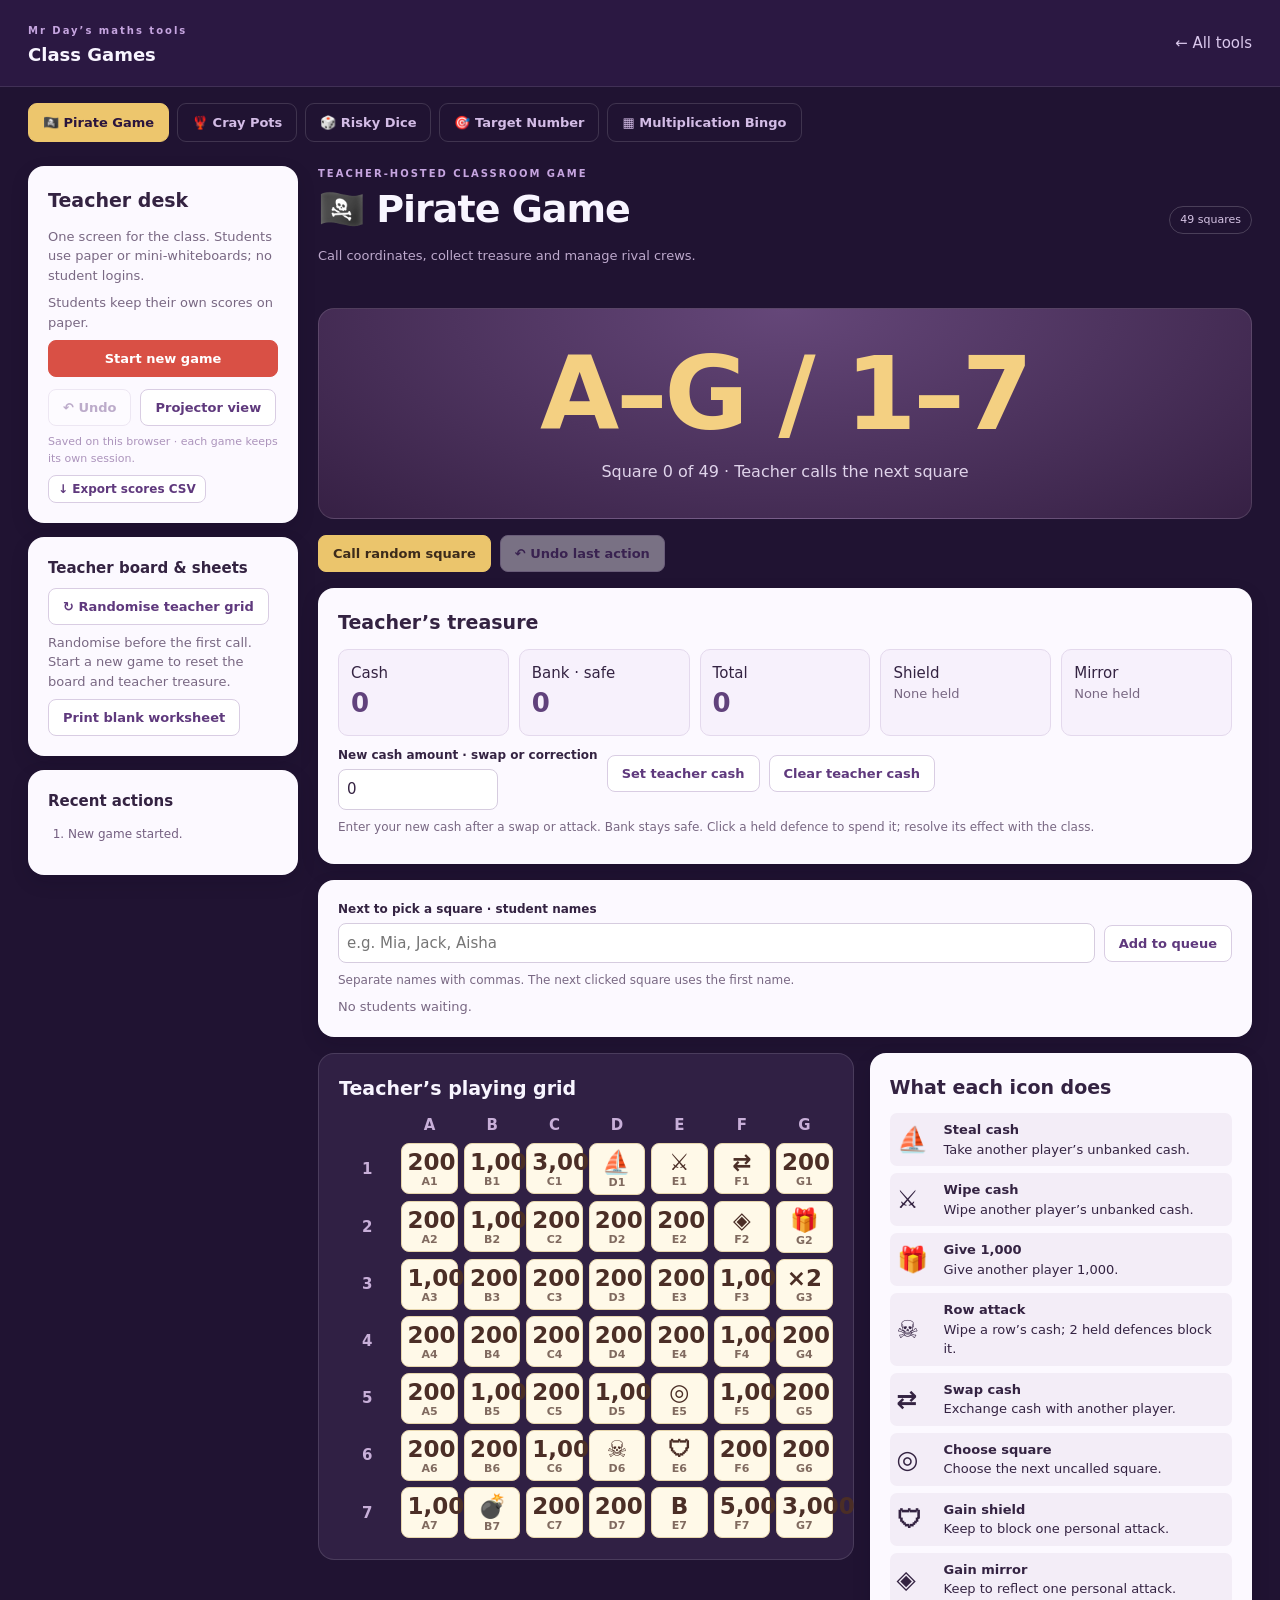
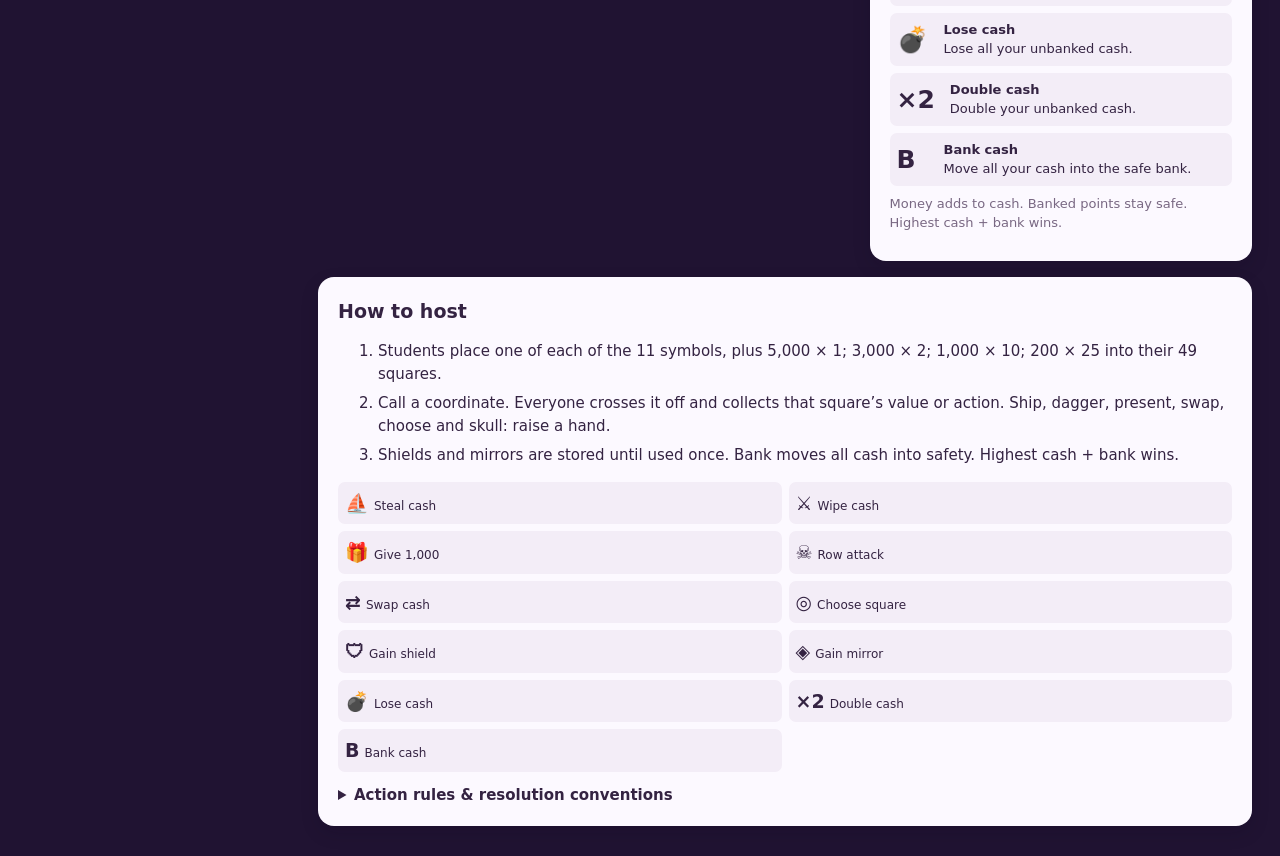
==== commit 65050ecd: "Rename site to Mr Day’s maths tools" ====
--- a/docs/class-games/index.html
+++ b/docs/class-games/index.html
@@ -1,10 +1,10 @@
-<!doctype html><html lang="en"><head><meta charset="utf-8"><meta name="viewport" content="width=device-width,initial-scale=1"><title>Class Games · Maths Tools</title><meta name="description" content="Teacher-hosted Pirate Game, Cray Pots, Risky Dice, Target Number and Multiplication Bingo."><style>
+<!doctype html><html lang="en"><head><meta charset="utf-8"><meta name="viewport" content="width=device-width,initial-scale=1"><title>Class Games · Mr Day’s maths tools</title><meta name="description" content="Teacher-hosted Pirate Game, Cray Pots, Risky Dice, Target Number and Multiplication Bingo."><style>
 *{box-sizing:border-box}body{margin:0;color:#f8f5ff;background:#201332;font:15px/1.5 system-ui,sans-serif}header{padding:18px 28px;background:#2b1842;border-bottom:1px solid #ffffff1b;display:flex;justify-content:space-between;align-items:center;gap:12px}header a{color:#dac8ec;text-decoration:none}header b{display:block;font-size:18px}.eyebrow{font-size:10px;letter-spacing:2px;font-weight:800;color:#c6a5e0}nav{display:flex;gap:8px;padding:16px 28px;flex-wrap:wrap}nav a{color:#d3bce6;border:1px solid #ffffff24;border-radius:9px;text-decoration:none;padding:9px 14px;font-size:13px;font-weight:650}nav a.active{color:#2a153d;background:#edc66d;border-color:#edc66d}main{max-width:1500px;margin:auto;padding:8px 28px 30px;display:grid;grid-template-columns:270px minmax(0,1fr);gap:20px}aside{display:flex;flex-direction:column;gap:14px}.panel{background:#fcf9ff;color:#342342;border-radius:16px;padding:20px;box-shadow:0 7px 18px #11091e25}.darkpanel{background:#302044;border:1px solid #ffffff20;border-radius:16px;padding:20px}h1{font-size:38px;letter-spacing:-1px;margin:0}h2{font-size:19px;margin:0 0 12px}h3{font-size:15px;margin:0 0 8px}p{margin:8px 0}.muted{color:#bda9cc;font-size:13px}.panel .muted{color:#796883}.tiny{font-size:12px}label{display:block;font-size:12px;font-weight:700;margin:10px 0 5px}input,select,textarea{font:inherit;border-radius:8px;border:1px solid #d6ccdf;padding:8px;background:#fff;color:#362443;max-width:100%}input[type=number]{width:100px}textarea{width:100%;resize:vertical;min-height:100px}select{max-width:100%}button{font:700 13px system-ui;padding:10px 14px;border:1px solid #d9cde3;border-radius:8px;cursor:pointer;color:#5f397d;background:#fff}button:hover{background:#f2eaf8}button.primary{background:#d95045;border-color:#d95045;color:#fff}button.gold{background:#ebc56c;border-color:#ebc56c;color:#3c2b1b}button:disabled{opacity:.4;cursor:default}button.small{padding:6px 9px;font-size:12px}button:focus-visible,input:focus-visible,select:focus-visible,a:focus-visible,summary:focus-visible{outline:3px solid #35b8cd;outline-offset:3px}.row{display:flex;gap:9px;align-items:center;flex-wrap:wrap}.stack{display:flex;flex-direction:column;gap:16px}.heading{display:flex;align-items:center;justify-content:space-between;gap:14px;margin-bottom:18px}.chip{font-size:11px;border:1px solid #ffffff30;border-radius:20px;padding:5px 10px;color:#d6c4e5}.hero{border-radius:16px;padding:26px;min-height:185px;text-align:center;background:radial-gradient(ellipse at top,#654779,#362044);border:1px solid #ffffff20;position:relative;overflow:hidden}.hero.ocean{background:linear-gradient(160deg,#2f8f9f,#17385e)}.hero .big{font-size:clamp(62px,8vw,110px);font-weight:850;line-height:1.15;letter-spacing:-3px;color:#f4d082}.hero .subtitle{color:#e0d4eb;font-size:16px}.hero .dice{font-size:100px}.grid{display:grid;grid-template-columns:repeat(8,1fr);gap:6px}.grid button{min-width:0;aspect-ratio:1.2;font-size:clamp(15px,2vw,23px);padding:5px;background:#fff9e8;color:#4b2e26;border-color:#e7d6ad}.grid button.called{background:#6e597b;color:#d8c9e2;border-color:#8e78a0}.grid button.last{background:#edbe5d;color:#33203c;opacity:1;outline:3px solid #fff}.axis{text-align:center;font-weight:800;align-self:center;color:#c8afd9}.split{display:grid;grid-template-columns:1fr 1fr;gap:16px}.scroll{overflow:auto}table{border-collapse:collapse;width:100%;font-size:13px}th{text-align:left;color:#786684;font-size:11px;text-transform:uppercase;letter-spacing:.5px}td,th{padding:10px 8px;border-bottom:1px solid #e7deed}td input{width:68px!important;padding:6px}td select{padding:6px}.leader{display:grid;grid-template-columns:repeat(auto-fit,minmax(150px,1fr));gap:10px}.team{border:1px solid #e4d9ed;border-radius:10px;padding:12px;background:#f7f1fc}.team b{display:block;font-size:26px;color:#61427c}.team.bank{background:#e5f4e9}.team.out{opacity:.6}.rules li{margin:7px 0}.rules table{font-size:12px}.rules summary{cursor:pointer;font-weight:700}.rules details{margin-top:12px}.notice{padding:12px;background:#fff0c9;border-radius:9px;color:#6f4d17;font-size:13px}.log{max-height:170px;overflow:auto;font-size:12px;color:#745f81;padding-left:20px}.pool{display:flex;flex-wrap:wrap;gap:7px}.ball{padding:6px 10px;border-radius:7px;background:#eee5f7;color:#6b458a;font-weight:700}.ball.used{background:#5f397d;color:white}.numbers{display:flex;justify-content:center;gap:12px;flex-wrap:wrap;margin:16px 0}.tile{font-size:32px;background:#fff6df;color:#4a3156;border-radius:10px;padding:12px;min-width:65px;font-weight:800}.solution{background:#e8e0f0;color:#47245f;padding:16px;border-radius:10px;font-size:23px}.weather{font-size:54px}.fullwidth{width:100%}.setupgrid{display:grid;grid-template-columns:1fr 1fr;gap:5px}.setupgrid input{width:100%}.danger{color:#af3e38}#message{position:fixed;bottom:20px;left:50%;transform:translateX(-50%);z-index:20;max-width:90vw;background:#fff0cc;color:#4e3426;padding:14px 22px;border:1px solid #dfb865;border-radius:12px;box-shadow:0 8px 30px #0005}#message:empty{display:none}.project aside,.project header,.project nav,.project .teacherOnly{display:none}.project main{grid-template-columns:1fr;max-width:1400px}.project h1{font-size:44px}#printArea{display:none}.saved{font-size:11px;color:#ac94bc}.rulekey{display:grid;grid-template-columns:1fr 1fr;gap:7px;font-size:12px}.rulekey div{background:#f3edf7;border-radius:7px;padding:7px}.rulekey b{font-size:19px;margin-right:5px}#exitProject{display:none}.project #exitProject{display:block;position:fixed;right:15px;top:12px;z-index:12}button.flash{animation:flash .3s ease}@keyframes flash{50%{transform:scale(1.08)}}@media(max-width:1000px){main{grid-template-columns:230px 1fr}.split{grid-template-columns:1fr}h1{font-size:30px}}@media(max-width:720px){main{grid-template-columns:1fr;padding:12px}header,nav{padding:14px}aside{order:2}.heading{align-items:flex-start}h1{font-size:28px}.grid{gap:3px}.grid button{aspect-ratio:1}.hero{padding:18px}}@media(prefers-reduced-motion:reduce){button.flash{animation:none}}@media print{@page{size:A4;margin:12mm}body{background:white;color:#222}body>*{display:none!important}#printArea{display:block!important;font:12px system-ui;color:#222}#printArea table{table-layout:fixed}#printArea td,#printArea th{border:1px solid #777;height:30px;text-align:center;color:#222}#printArea .sheet{break-after:page}#printArea .sheet:last-child{break-after:auto}#printArea h1{font-size:23px}#printArea h2{font-size:18px}#printArea .cardsprint{display:grid;grid-template-columns:1fr 1fr;gap:18px}#printArea .bcard{break-inside:avoid}#printArea .bcard td{height:45px;font-size:18px}}
 .pirate-board-layout{display:grid;grid-template-columns:minmax(0,1.4fr) minmax(280px,1fr);gap:16px;align-items:start}.pirate-key .rulekey{grid-template-columns:1fr}.pirate-key .rulekey div{display:flex;gap:10px;align-items:center;font-size:13px}.pirate-key .rulekey b{min-width:32px;font-size:25px}.grid button small{display:block;font-size:11px;opacity:.7}.grid button.called{opacity:.65;text-decoration:line-through}.grid button.last{opacity:1}.teacher-score .leader{grid-template-columns:repeat(5,1fr)}.project .hero{min-height:0;padding:12px}.project .hero .big{font-size:54px}.project .pirate-ledger{display:block}.project .pirate-key .rulekey div{font-size:14px}.project .heading{margin-top:35px}@media(max-width:900px){.pirate-board-layout{grid-template-columns:1fr}.teacher-score .leader{grid-template-columns:repeat(3,1fr)}}
 .paper-play .student-scores{display:none}.weather-scene{height:230px;position:relative;overflow:hidden;border-radius:16px;background:linear-gradient(#81d1ec 65%,#257d9b 65%);text-align:center;color:#143c54}.weather-sky{font-size:65px;line-height:1.2}.weather-boat{font-size:60px;position:absolute;left:42%;bottom:45px;animation:boatBob 3s ease-in-out infinite}.weather-waves{position:absolute;bottom:20px;left:-5%;width:110%;font-size:50px;color:#b5f0ff;animation:waveDrift 3s ease-in-out infinite}.weather-scene strong{position:absolute;bottom:5px;left:0;right:0;background:#123a58d9;color:white;padding:7px;font-size:17px}.weather-scene.storm{background:linear-gradient(#354356 65%,#17384d 65%)}.storm .weather-boat{animation-duration:.7s}.storm .weather-sky{color:#ffe678;animation:stormFlash 3s infinite}.revealing .weather-sky{animation:forecastSpin .4s linear infinite}.revealing{filter:saturate(.7)}@keyframes boatBob{50%{transform:translateY(8px) rotate(6deg)}}@keyframes waveDrift{50%{transform:translateX(25px)}}@keyframes stormFlash{0%,92%,100%{opacity:1}94%,98%{opacity:.35}}@keyframes forecastSpin{50%{transform:translateX(35px);opacity:.4}}@media(prefers-reduced-motion:reduce){.weather-scene *{animation:none!important}}
 [hidden]{display:none!important}.project[data-game=pirate] .heading{margin:0;padding-right:160px}.project[data-game=pirate] .heading .eyebrow,.project[data-game=pirate] #description{display:none}.project[data-game=pirate] h1{font-size:30px}.project[data-game=pirate] .hero{padding:6px}.project[data-game=pirate] .hero .big{font-size:42px}.project[data-game=pirate] .teacher-score{padding:12px}.project[data-game=pirate] .teacher-score h2,.project[data-game=pirate] .teacher-score>p.muted{display:none}.project[data-game=pirate] .teacher-score .team{padding:5px 12px}.project[data-game=pirate] .teacher-score .row{margin-top:8px}.project[data-game=pirate] .pirate-key .rulekey{grid-template-columns:1fr 1fr}.project[data-game=pirate] .pirate-board-layout{grid-template-columns:1.1fr 1fr}.project[data-game=pirate] .grid button{aspect-ratio:1.4}.project[data-game=pirate] .stack{gap:10px}@media(max-width:900px){.project[data-game=pirate] .pirate-board-layout{grid-template-columns:1fr}}
 .held-defence{display:block;font-size:30px;border:2px solid #dfb85e;background:#fff0bb;color:#56386c;width:100%;padding:4px}.held-defence small{display:block;font-size:11px}.defence-slot>span{display:block}.pick-queue label{margin-top:0}.teacher-score input[type=number]{width:160px}.project[data-game=pirate] .teacher-score .team{padding:5px 10px}
-</style></head><body><header><div><span class="eyebrow">MR DAY’S MATHS TOOLS</span><b>Class Games</b></div><a href="../">← All tools</a></header><nav id="nav"></nav><main><aside><section class="panel"><h2>Teacher desk</h2><p class="muted">One screen for the class. Students use paper or mini-whiteboards; no student logins.</p><div id="playOptions"></div><button id="newGame" class="primary fullwidth">Start new game</button><div class="row" style="margin-top:12px"><button id="undo">↶ Undo</button><button id="project">Projector view</button></div><p id="saveStatus" class="saved"></p><button id="export" class="small">↓ Export scores CSV</button></section><section id="settings" class="panel"></section><section class="panel"><h3>Recent actions</h3><ol id="log" class="log"></ol></section></aside><div class="stack"><div class="heading"><div><div class="eyebrow">TEACHER-HOSTED CLASSROOM GAME</div><h1 id="title"></h1><p id="description" class="muted"></p></div><span class="chip" id="badge"></span></div><div id="stage" class="stack"></div><section id="rules" class="panel rules"></section></div></main><button id="exitProject">Exit projector view</button><div id="message" role="status" aria-live="polite"></div><div id="printArea"></div><script>(function(root){'use strict';
+</style></head><body><header><div><span class="eyebrow">Mr Day’s maths tools</span><b>Class Games</b></div><a href="../">← All tools</a></header><nav id="nav"></nav><main><aside><section class="panel"><h2>Teacher desk</h2><p class="muted">One screen for the class. Students use paper or mini-whiteboards; no student logins.</p><div id="playOptions"></div><button id="newGame" class="primary fullwidth">Start new game</button><div class="row" style="margin-top:12px"><button id="undo">↶ Undo</button><button id="project">Projector view</button></div><p id="saveStatus" class="saved"></p><button id="export" class="small">↓ Export scores CSV</button></section><section id="settings" class="panel"></section><section class="panel"><h3>Recent actions</h3><ol id="log" class="log"></ol></section></aside><div class="stack"><div class="heading"><div><div class="eyebrow">TEACHER-HOSTED CLASSROOM GAME</div><h1 id="title"></h1><p id="description" class="muted"></p></div><span class="chip" id="badge"></span></div><div id="stage" class="stack"></div><section id="rules" class="panel rules"></section></div></main><button id="exitProject">Exit projector view</button><div id="message" role="status" aria-live="polite"></div><div id="printArea"></div><script>(function(root){'use strict';
 const clone=x=>JSON.parse(JSON.stringify(x));
 function shuffle(a,r=Math.random){a=[...a];for(let i=a.length-1;i>0;i--){const j=Math.floor(r()*(i+1));[a[i],a[j]]=[a[j],a[i]]}return a}
 const symbols=[['ship','⛵','Steal cash'],['dagger','⚔','Wipe cash'],['present','🎁','Give 1,000'],['skull','☠','Row attack'],['swap','⇄','Swap cash'],['choose','◎','Choose square'],['shield','🛡','Gain shield'],['mirror','◈','Gain mirror'],['bomb','💣','Lose cash'],['double','×2','Double cash'],['bank','B','Bank cash']];
@@ -48,7 +48,7 @@
 function hero(big,sub,cls=''){return `<section class="hero ${cls}"><div class="big">${big}</div><p class="subtitle">${sub}</p></section>`}
 function scorecards(p,key='score'){return `<div class="leader">${[...p].sort((a,b)=>b[key]-a[key]).map(x=>`<div class="team"><span>${esc(x.name)}</span><b>${fmt(x[key])}</b></div>`).join('')}</div>`}
 function hook(id,fn){$(id)?.addEventListener('click',fn)}
-function render(){const s=state();document.body.classList.add('paper-play');document.body.dataset.game=mode;$('title').textContent=games[mode][0]+' '+games[mode][1];document.title=games[mode][1]+' · Maths Tools';$('description').textContent=games[mode][2];$('badge').textContent=mode==='cray'?s.c.days+'-day season':mode==='risk'?s.limit+' rounds':games[mode][3];$('nav').innerHTML=Object.entries(games).map(([k,v])=>`<a href="#${k}" class="${k===mode?'active':''}">${v[0]} ${v[1]}</a>`).join('');$('undo').disabled=!(histories[mode]?.length);$('log').innerHTML=s.log.map(x=>'<li>'+esc(x)+'</li>').join('');({pirate:renderPirate,cray:renderCray,risk:renderRisk,target:renderTarget,bingo:renderBingo}[mode])();renderPlayOptions();save()}
+function render(){const s=state();document.body.classList.add('paper-play');document.body.dataset.game=mode;$('title').textContent=games[mode][0]+' '+games[mode][1];document.title=games[mode][1]+' · Mr Day’s maths tools';$('description').textContent=games[mode][2];$('badge').textContent=mode==='cray'?s.c.days+'-day season':mode==='risk'?s.limit+' rounds':games[mode][3];$('nav').innerHTML=Object.entries(games).map(([k,v])=>`<a href="#${k}" class="${k===mode?'active':''}">${v[0]} ${v[1]}</a>`).join('');$('undo').disabled=!(histories[mode]?.length);$('log').innerHTML=s.log.map(x=>'<li>'+esc(x)+'</li>').join('');({pirate:renderPirate,cray:renderCray,risk:renderRisk,target:renderTarget,bingo:renderBingo}[mode])();renderPlayOptions();save()}
 function renderPlayOptions(){const s=state();$('playOptions').innerHTML=`<p class="muted">Students keep their own scores on paper.</p>${mode==='cray'?`<label><input id="teacherPlays" type="checkbox" ${s.teacherPlay?'checked':''} ${s.phase!=='plan'||s.day!==1?'disabled':''}> Teacher plays too</label><p class="muted tiny">Choose before day 1.</p>`:''}`;if($('teacherPlays'))$('teacherPlays').onchange=()=>{const play=$('teacherPlays').checked;change(()=>s.teacherPlay=play)};$('export').hidden=mode!=='pirate'&&!(mode==='cray'&&s.teacherPlay);}
 function crayParticipants(s){return s.p.filter(p=>p.teacher&&s.teacherPlay)}
 function tileLabel(tile){return typeof tile==='number'?fmt(tile):G.symbols.find(x=>x[0]===tile)?.[1]||'?'}
